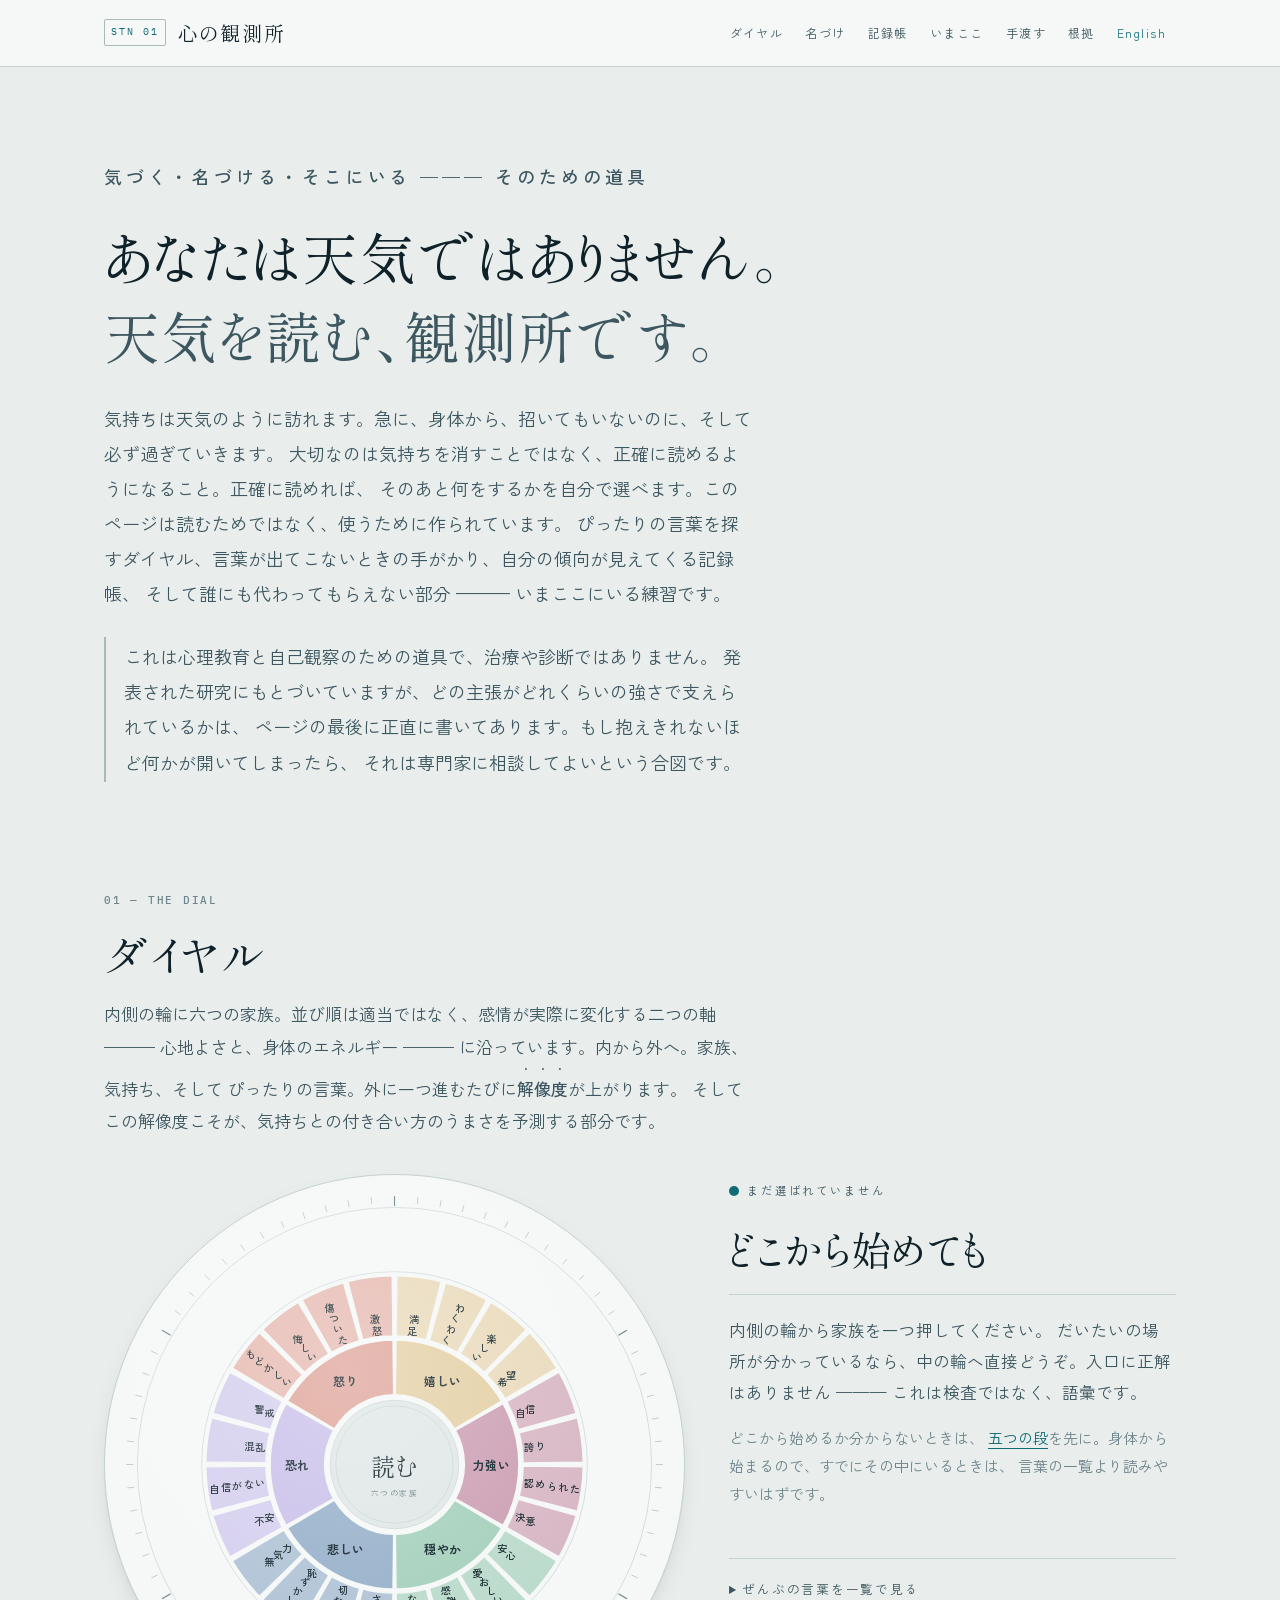
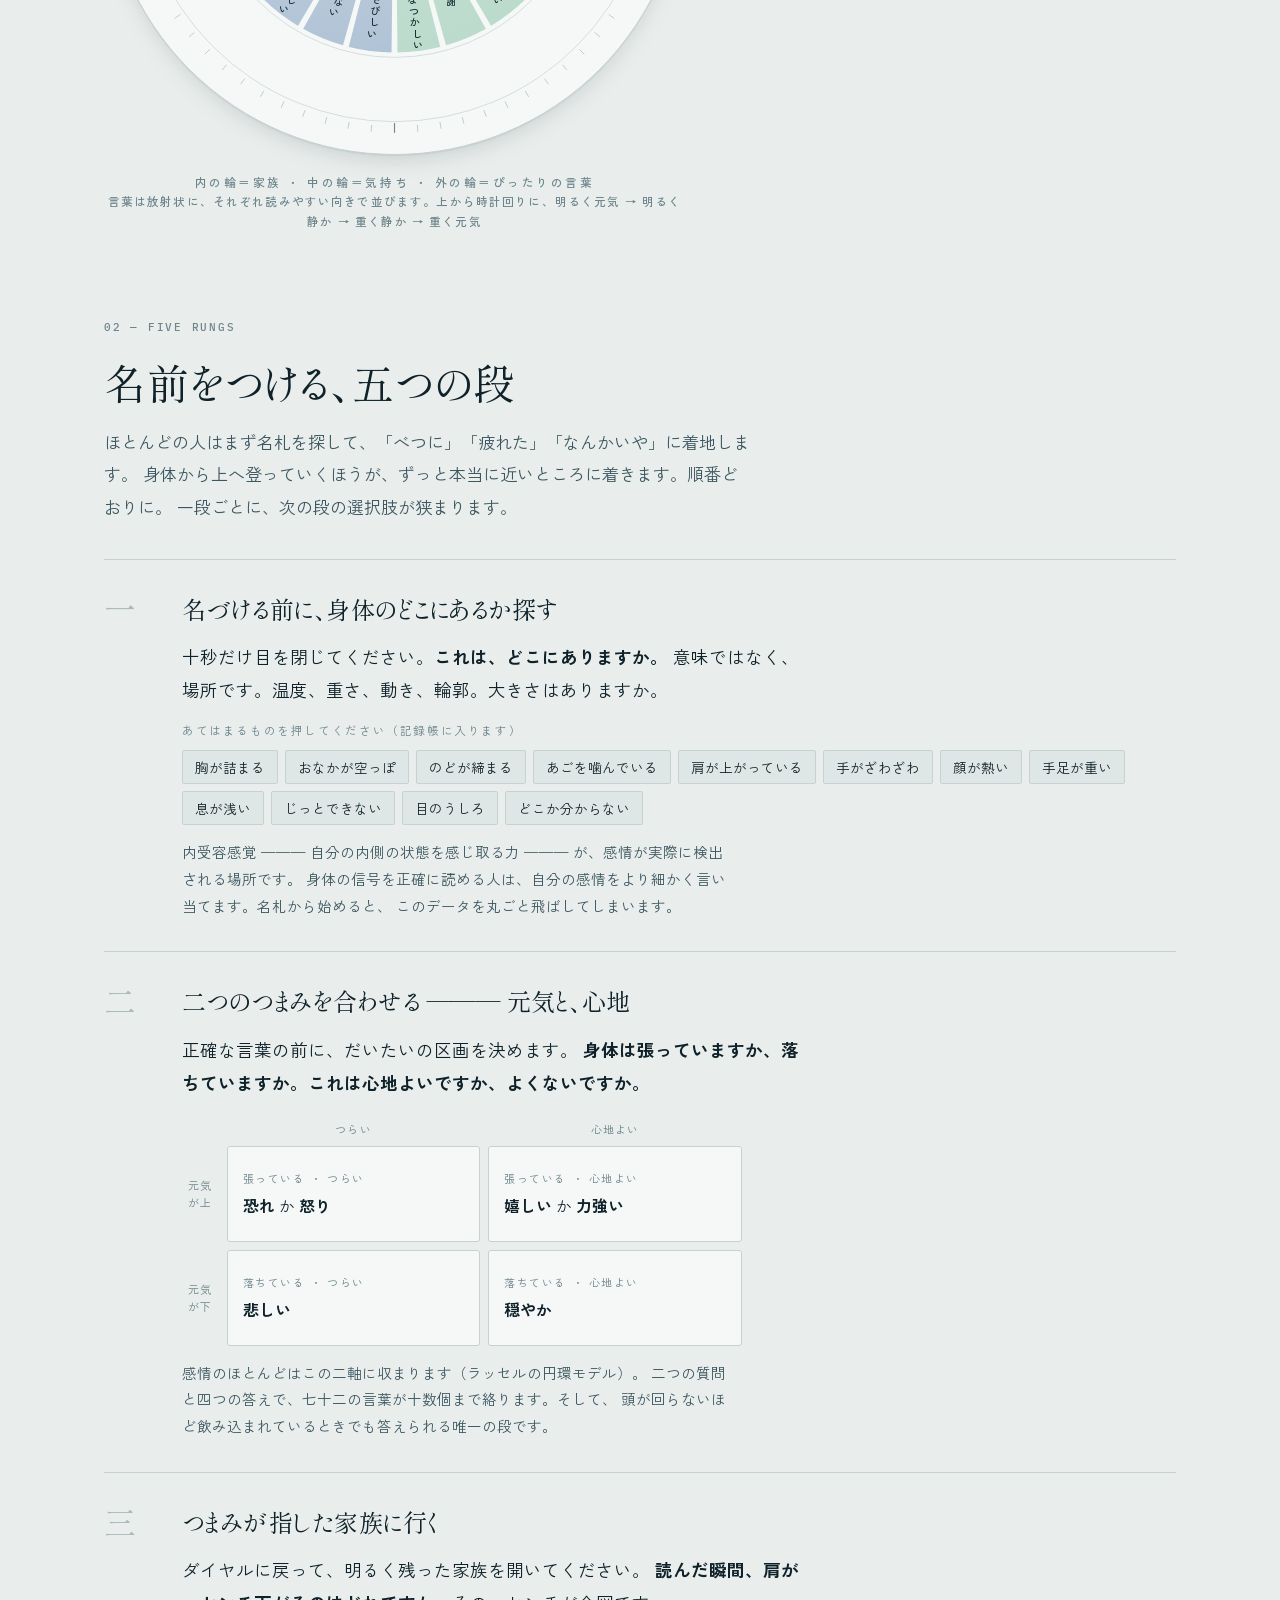
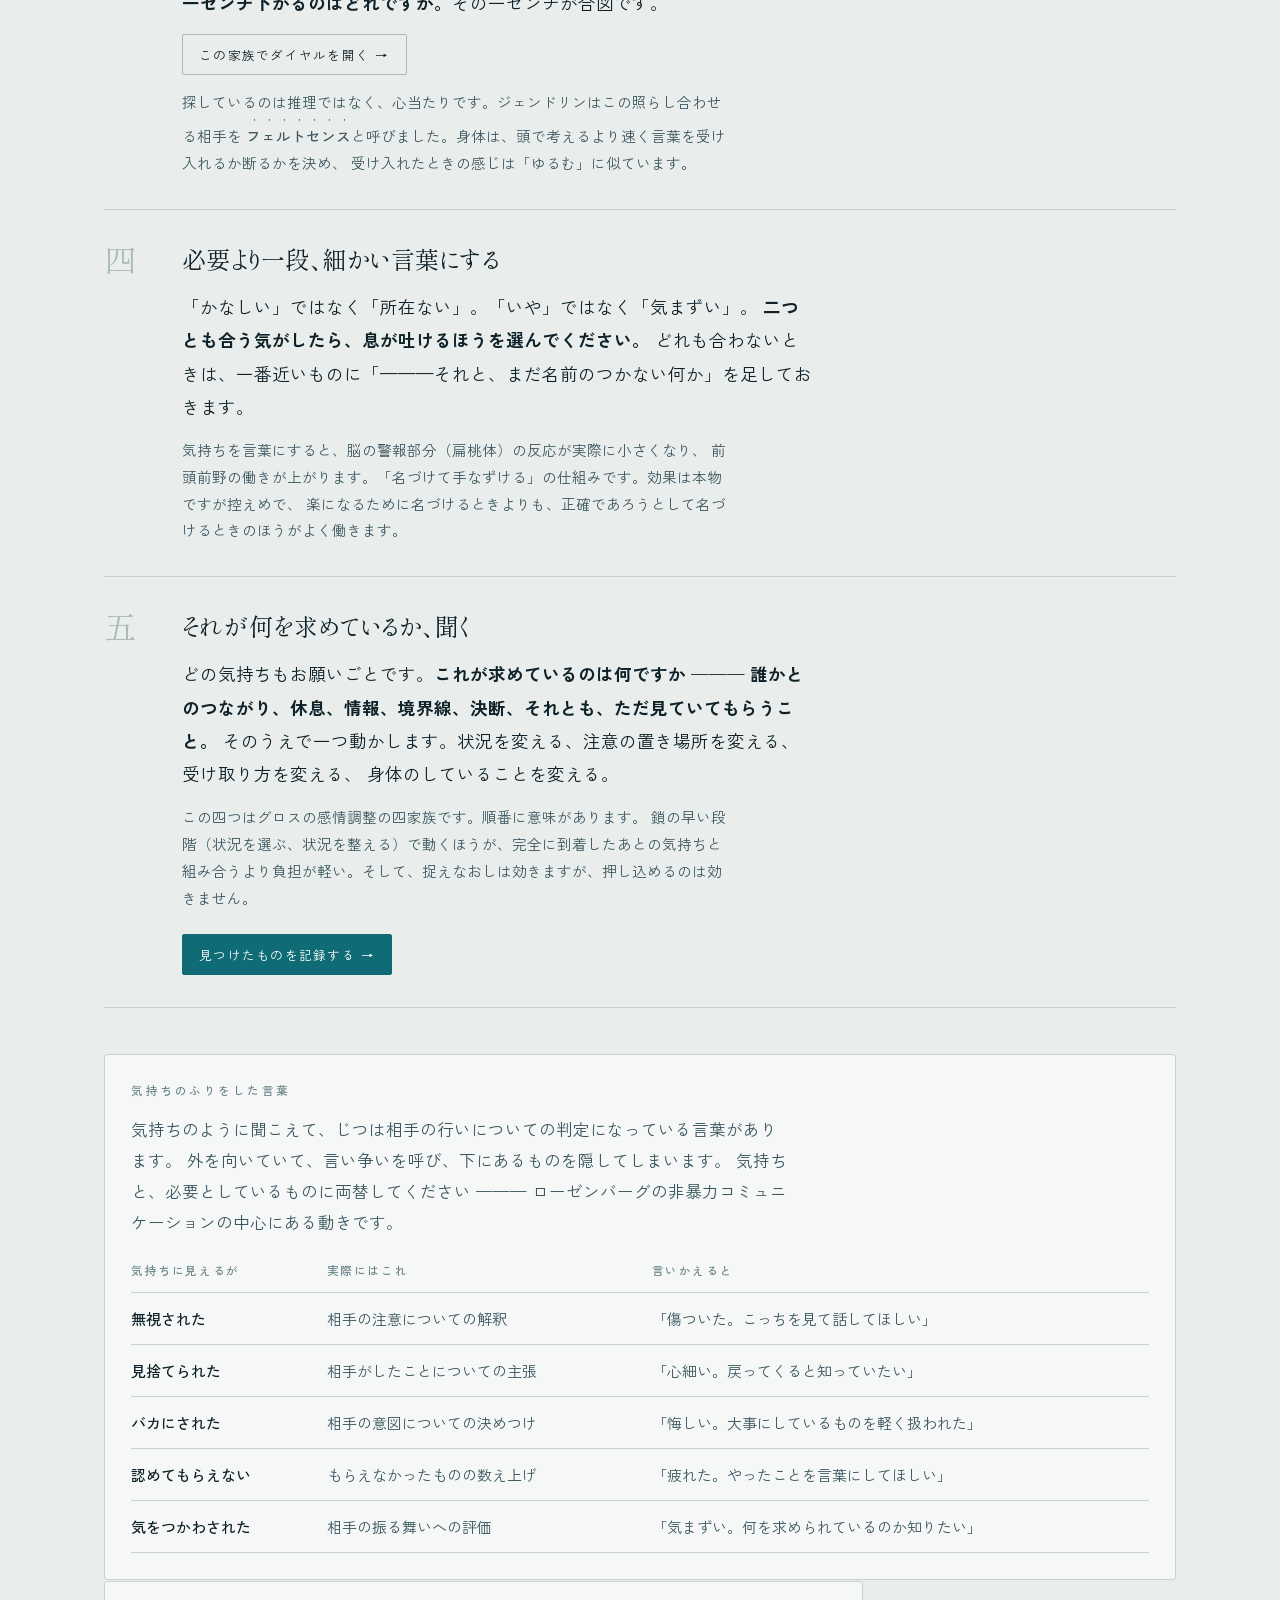
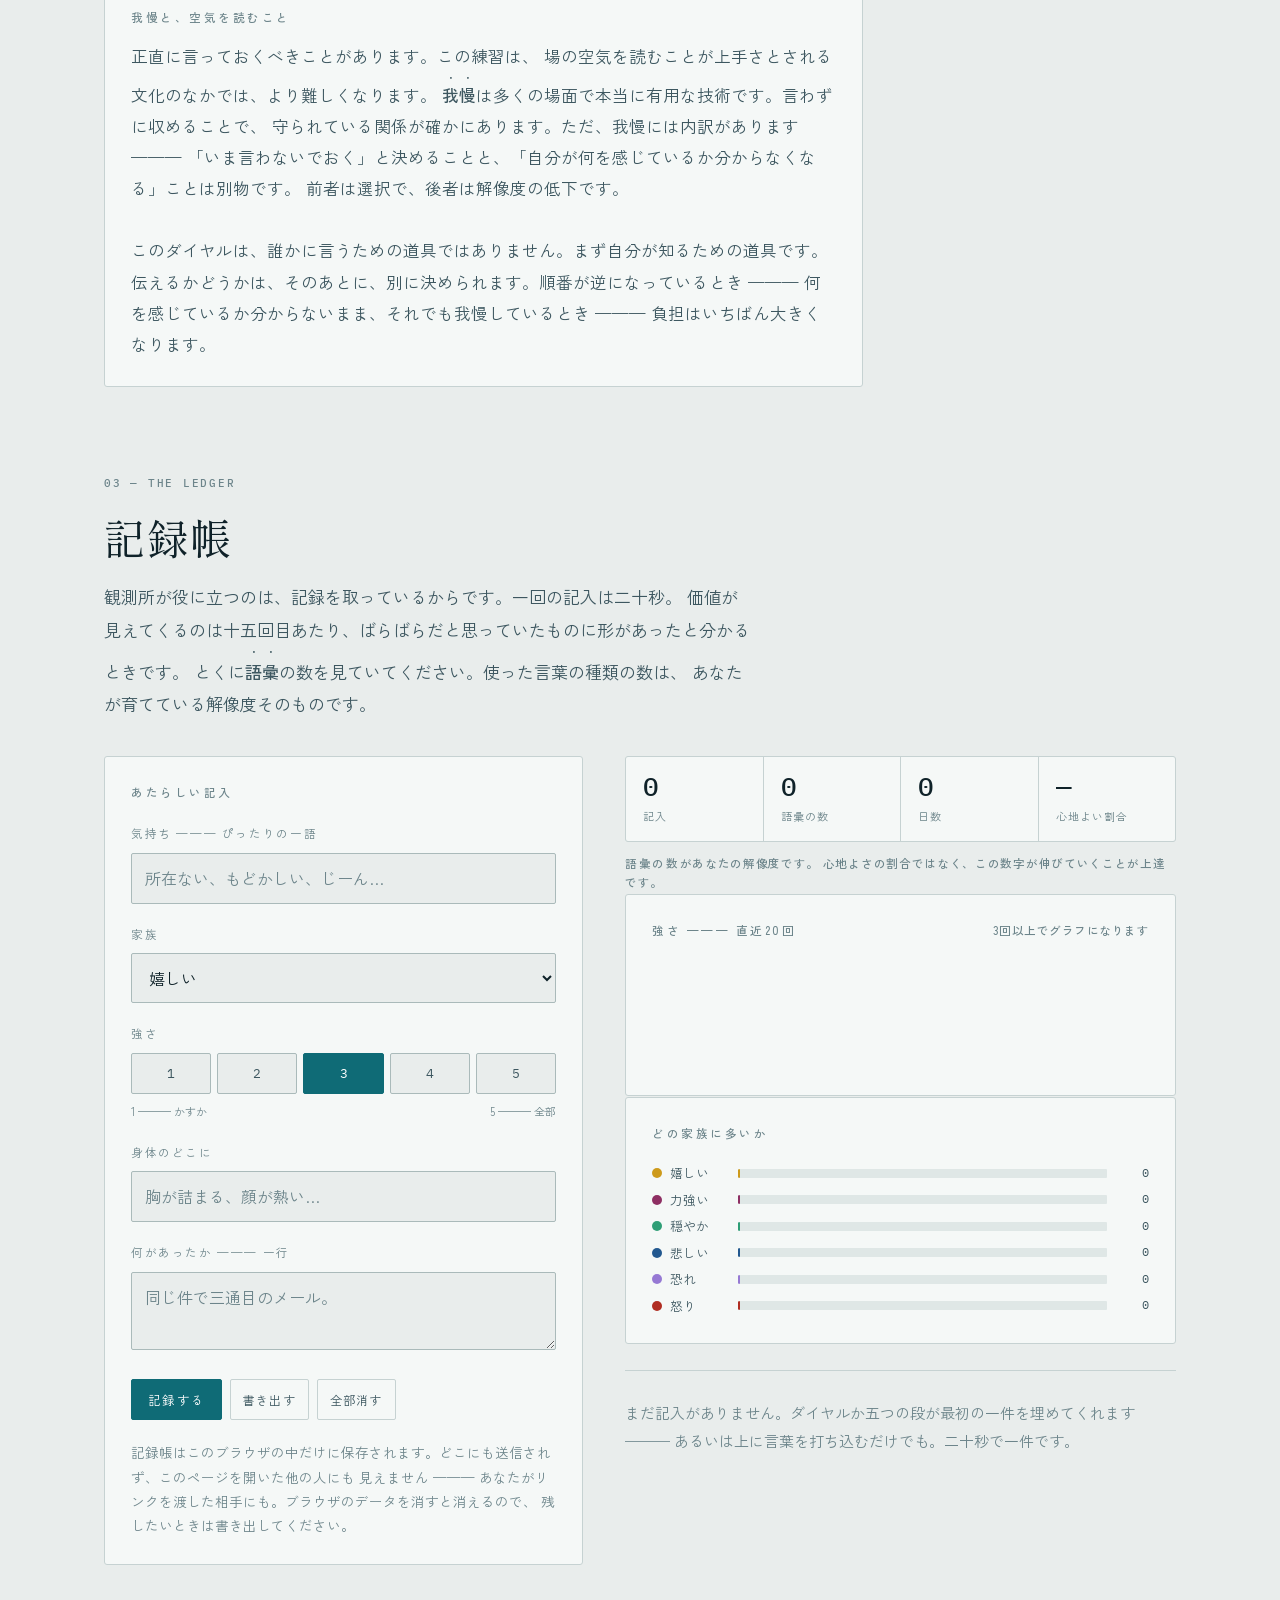
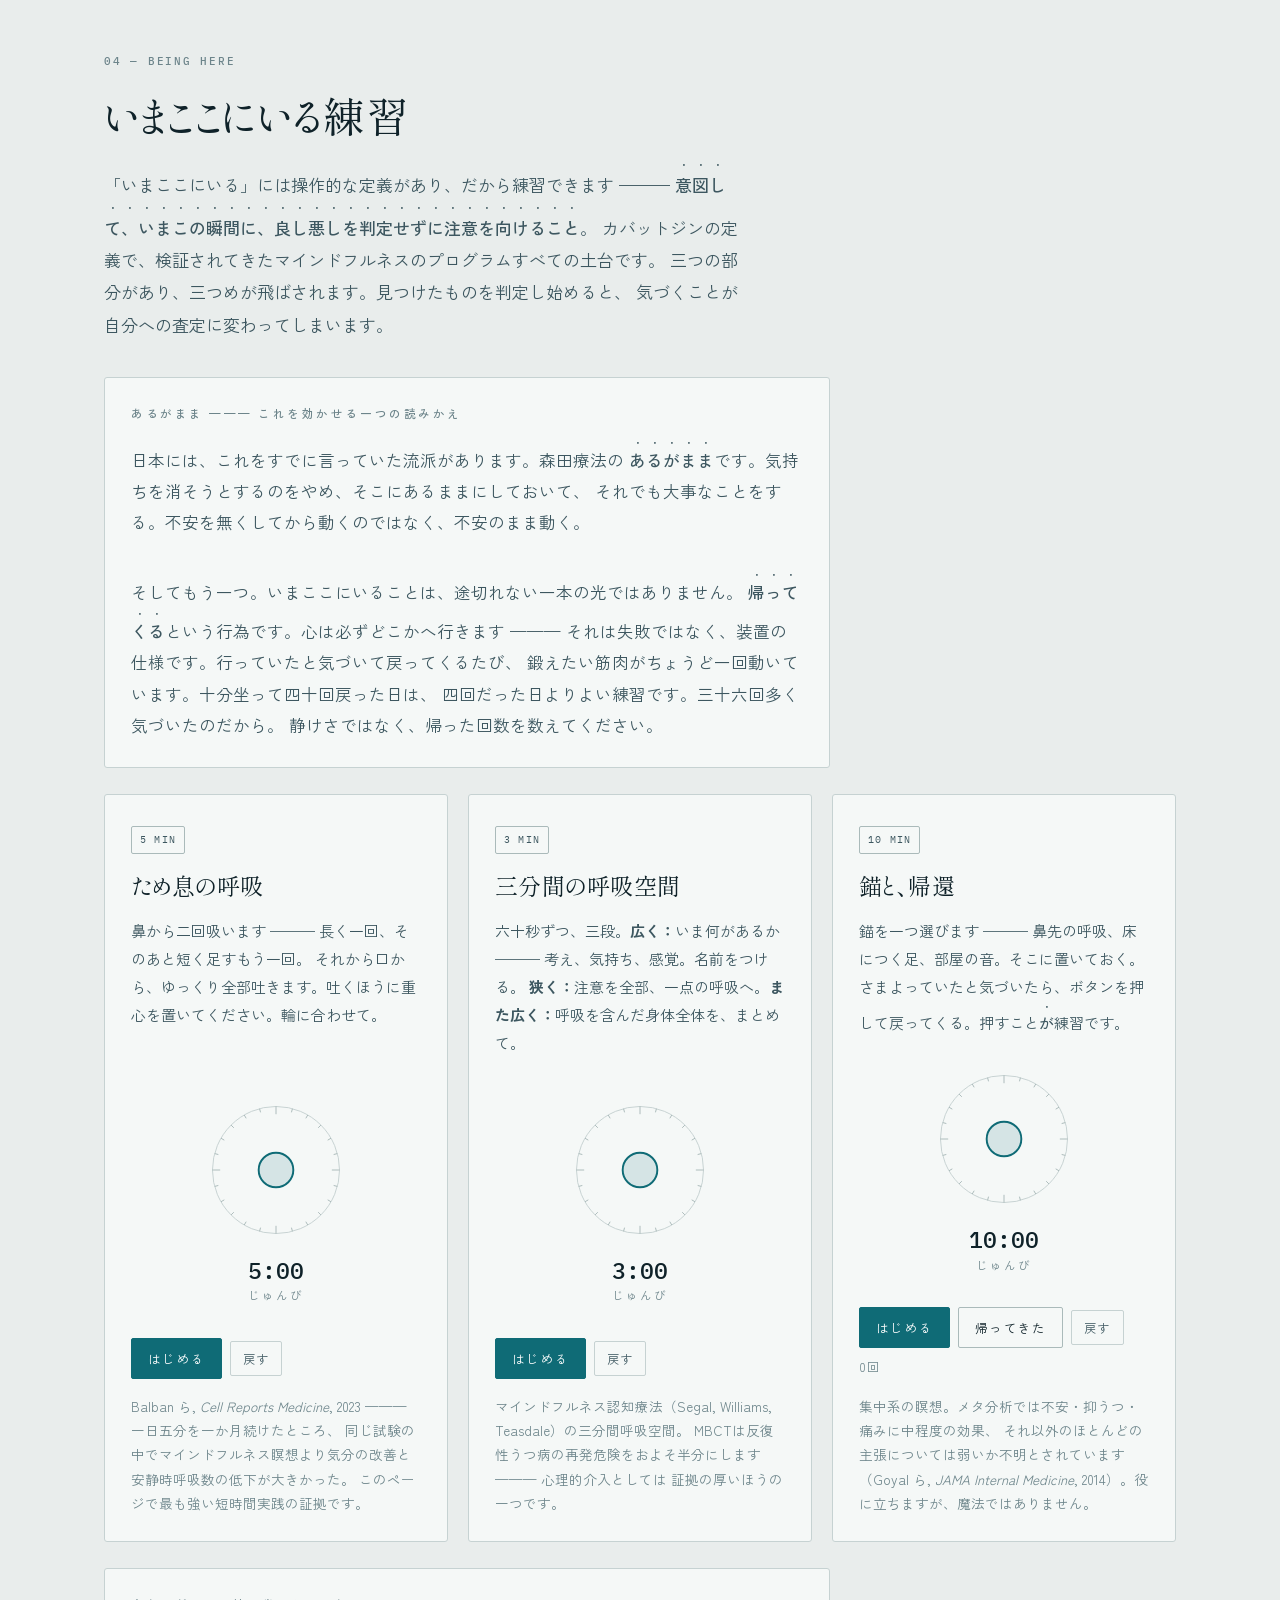
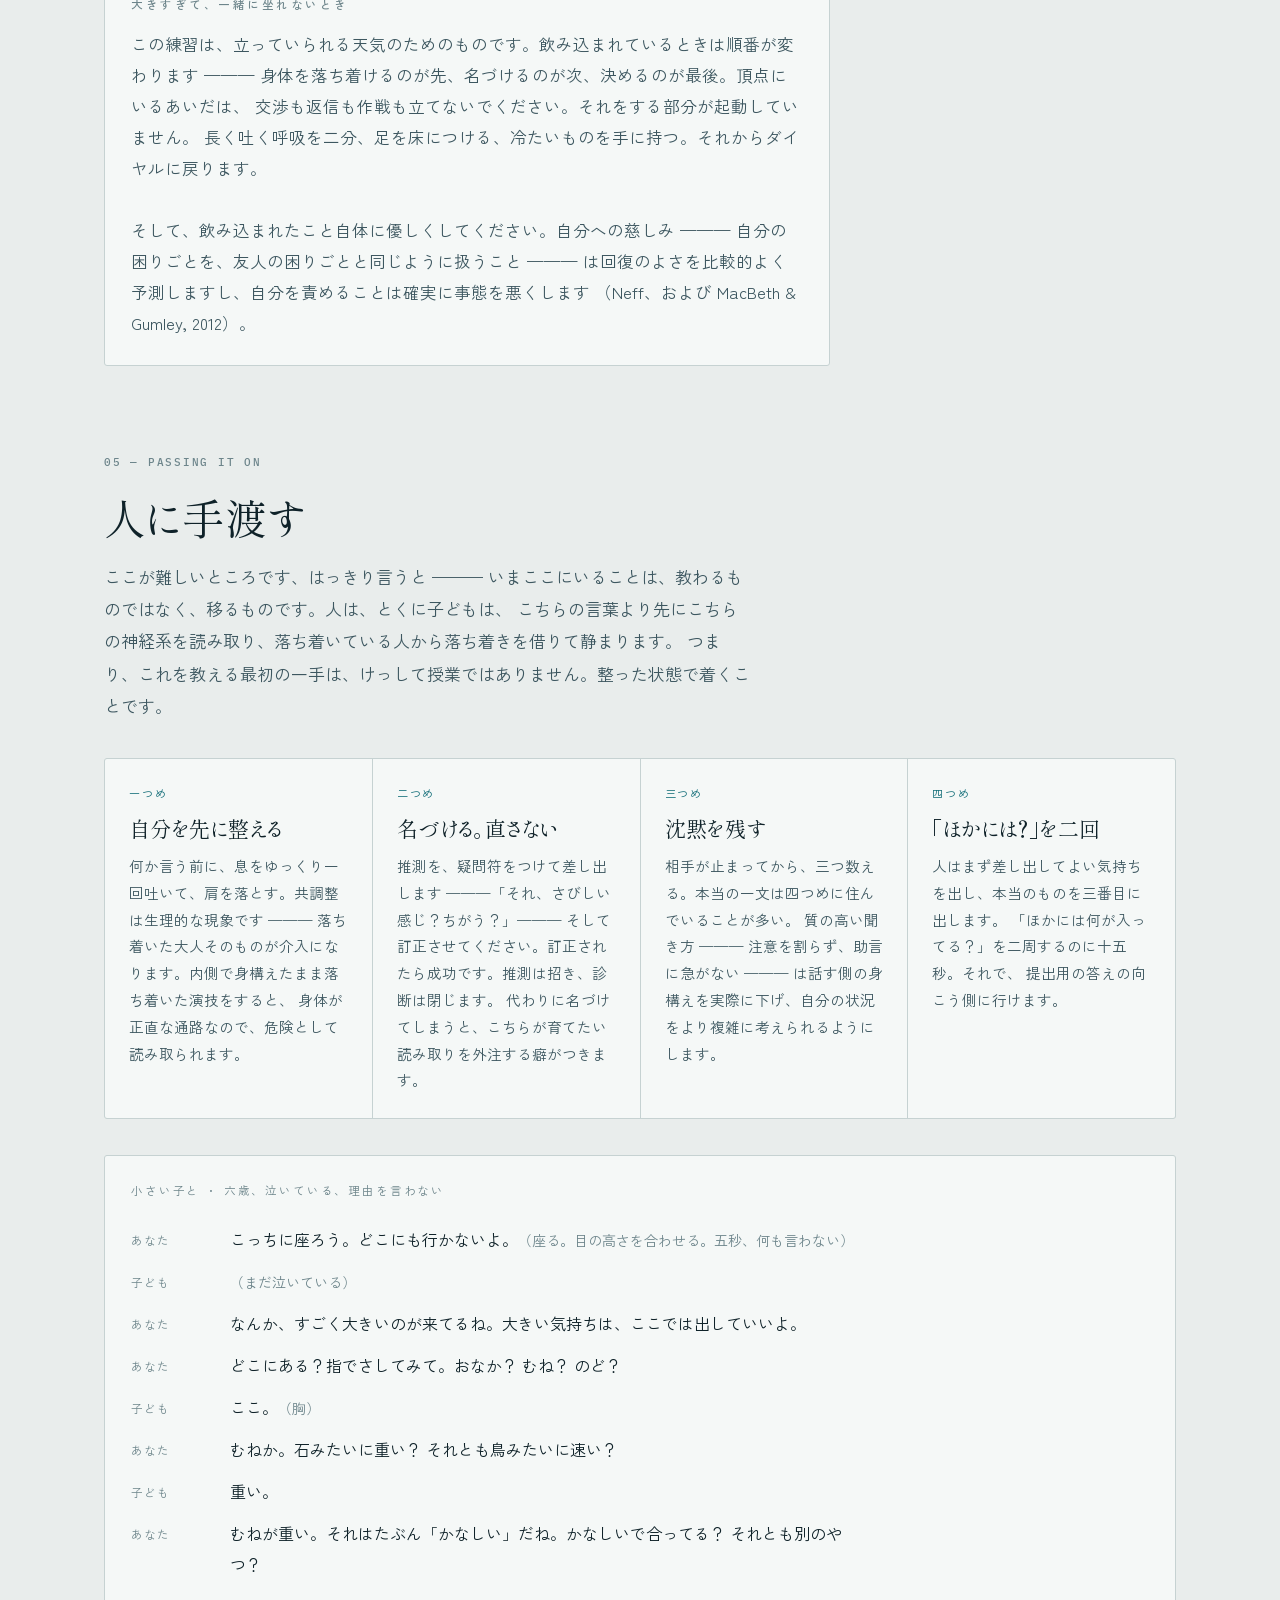
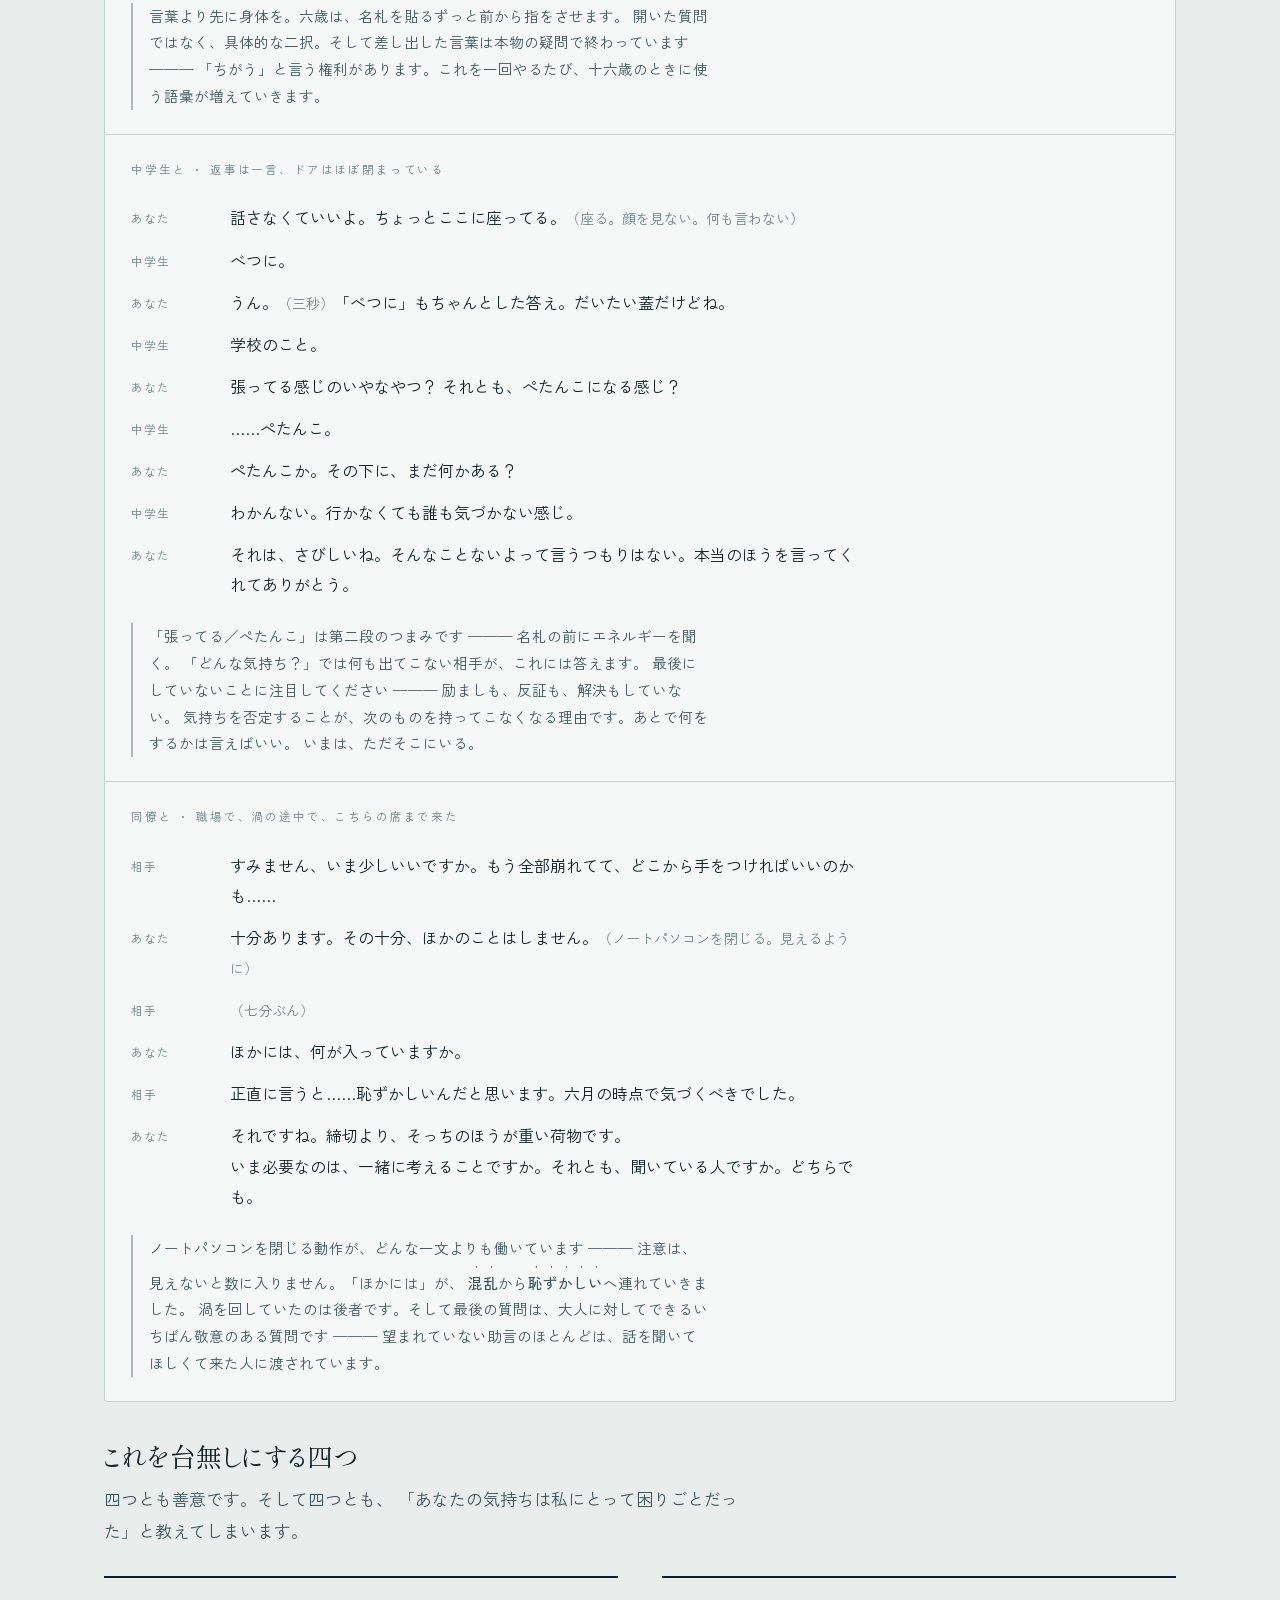
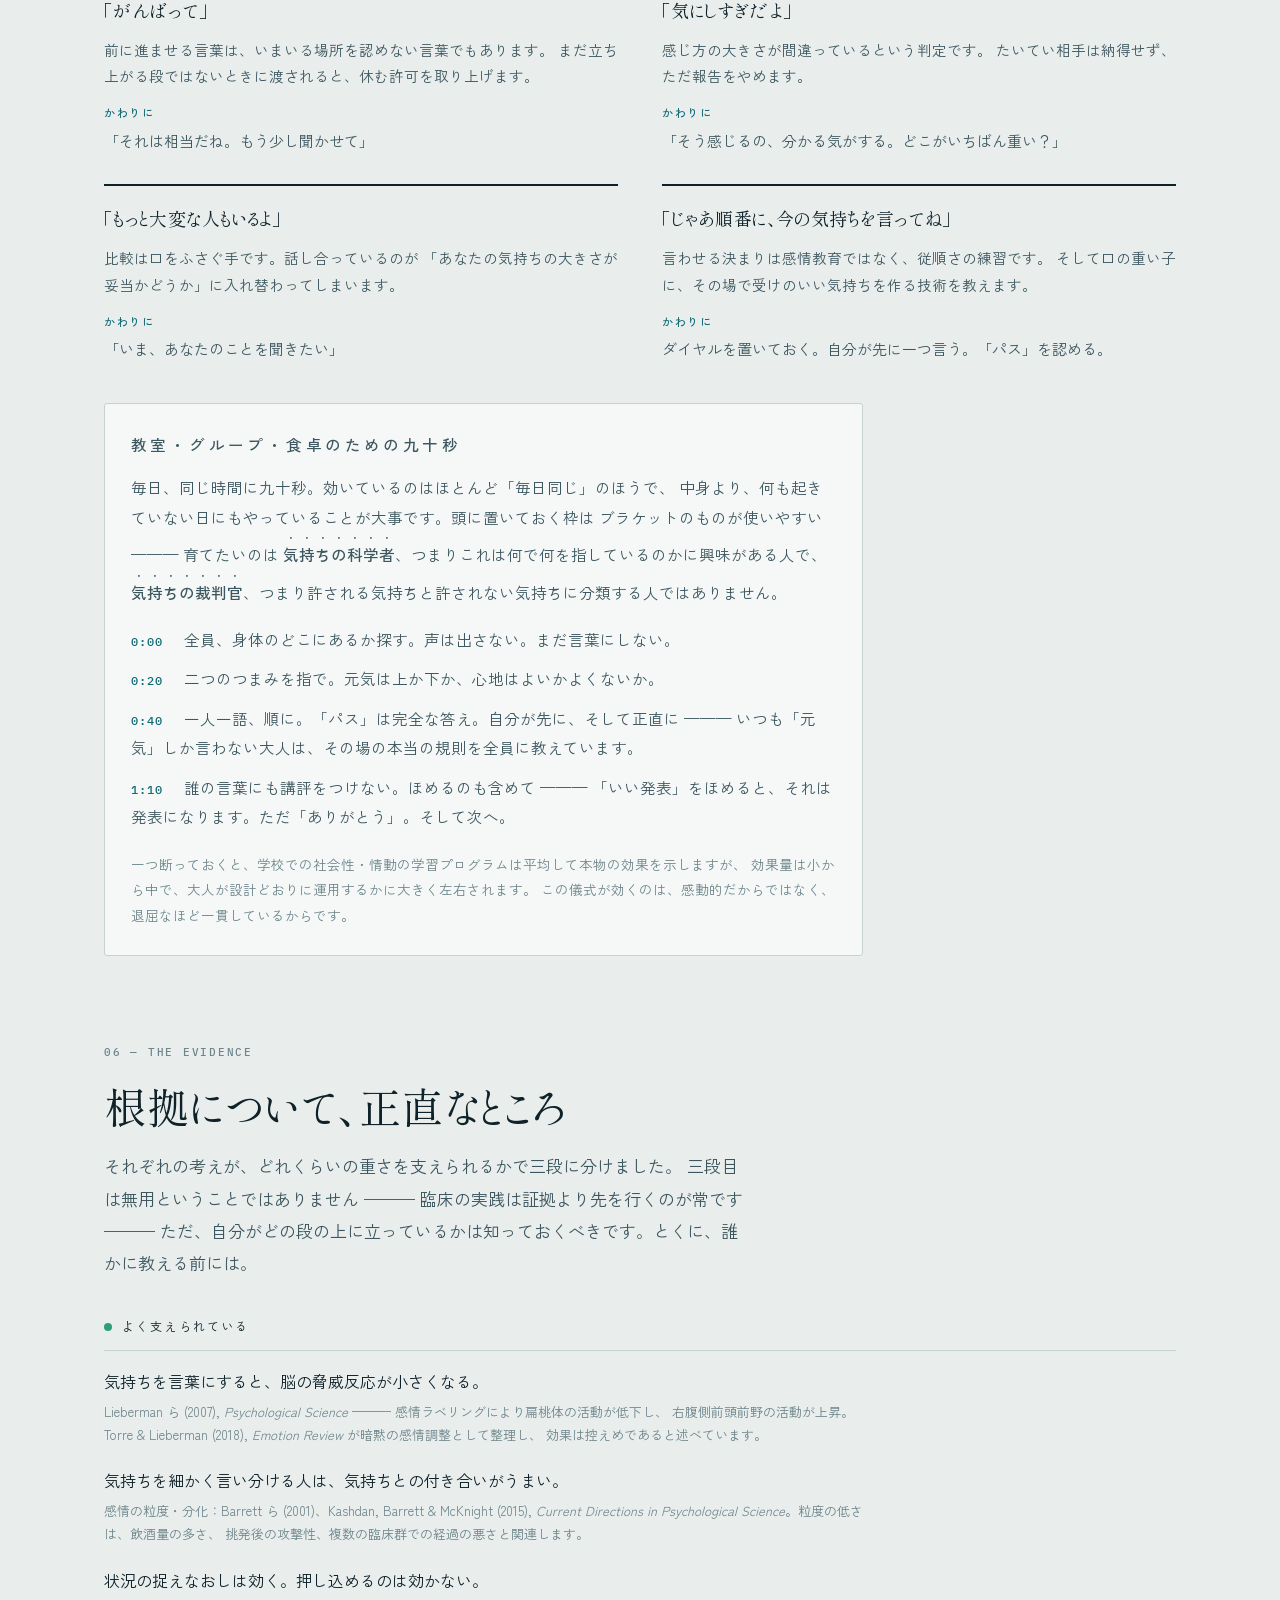
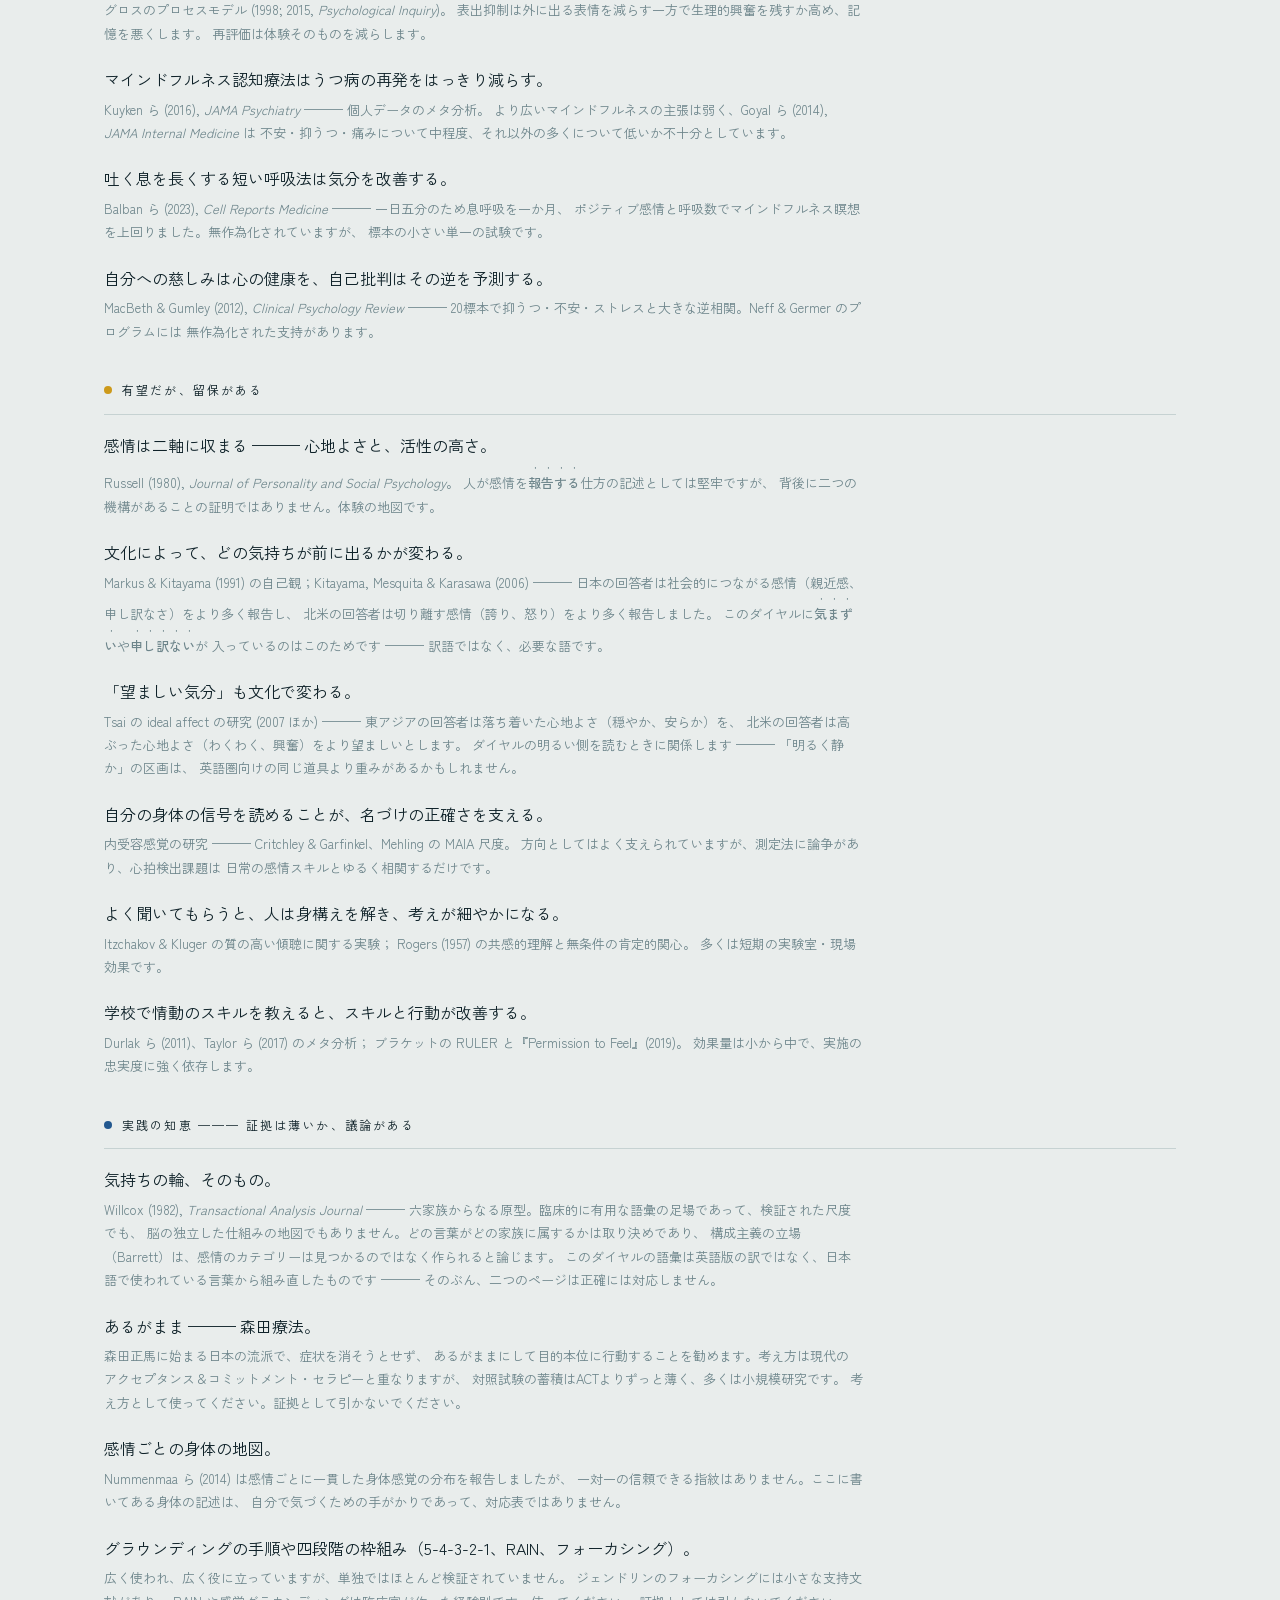
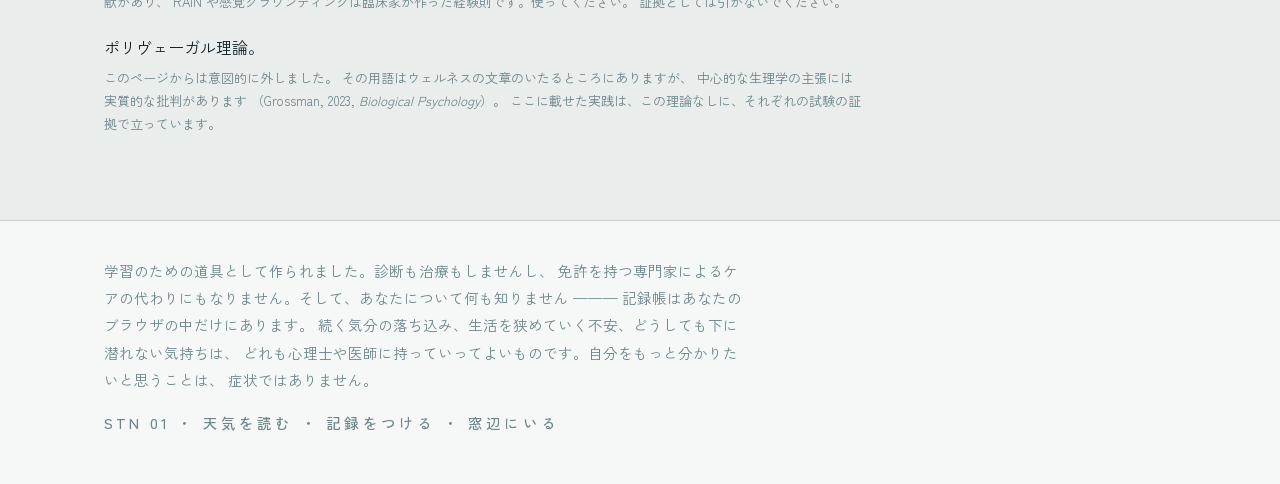
==== kansokusho/index.html @ 5325fe86 "Add 心の観測所, a Japanese companion at /kansokusho; drop crisis panel Adds a Japanese version of the fee" ====
<!doctype html>
<html lang="ja">
<head>
<meta charset="utf-8">
<meta name="viewport" content="width=device-width,initial-scale=1">
<meta name="description" content="気持ちのダイヤル、名づけの手がかり、記録帳、そしていまここにいる練習。">
<style>*,*::before,*::after{box-sizing:border-box}body{margin:0}img,svg{max-width:100%}</style>
</head>
<body>
<title>心の観測所</title>
<link rel="preconnect" href="https://fonts.googleapis.com">
<link rel="preconnect" href="https://fonts.gstatic.com" crossorigin>
<link rel="stylesheet" href="https://fonts.googleapis.com/css2?family=Shippori+Mincho:wght@400;600&family=Zen+Kaku+Gothic+New:wght@400;500;700&family=IBM+Plex+Mono:wght@400;500&display=swap">

<style>
/* ─────────────────────────  TOKENS  ───────────────────────── */
:root{
  --ground:#E9EDEC; --panel:#F5F8F7; --sunk:#DFE7E6;
  --ink:#0F2229; --ink-2:#3D5760; --ink-3:#6D858B;
  --rule:#C6D2D2; --rule-2:#AABABA;
  --accent:#0F6B76; --accent-2:#0B4E56; --accent-ink:#FFFFFF; --accent-wash:#D7E7E8;
  --f1:#CD9A1B; --f2:#8E2F63; --f3:#2E9E76; --f4:#22588F; --f5:#9679D4; --f6:#B02D22;
  --tint-rest:32%; --tint-core:44%; --tint-hover:53%; --tint-on:72%; --tint-dim:13%;
  --lift: 0 1px 1px rgba(15,34,41,.05), 0 10px 30px -18px rgba(15,34,41,.35);
  --dial-glass: radial-gradient(circle at 42% 34%, rgba(255,255,255,.28), rgba(255,255,255,0) 58%);
}
@media (prefers-color-scheme: dark){
  :root:not([data-theme="light"]){
    --ground:#0C1A20; --panel:#14252C; --sunk:#0A161B;
    --ink:#E3EDEC; --ink-2:#A9BFC4; --ink-3:#7D959B;
    --rule:#263B43; --rule-2:#375057;
    --accent:#5CC2CC; --accent-2:#8FDCE3; --accent-ink:#08181C; --accent-wash:#16333A;
    --f1:#B68B2E; --f2:#A63A6E; --f3:#33AC74; --f4:#2A6BB4; --f5:#9C82D6; --f6:#DC5B3C;
    --tint-rest:26%; --tint-core:37%; --tint-hover:47%; --tint-on:66%; --tint-dim:11%;
    --lift: 0 1px 1px rgba(0,0,0,.4), 0 14px 34px -18px rgba(0,0,0,.7);
    --dial-glass: radial-gradient(circle at 42% 34%, rgba(160,220,225,.10), rgba(0,0,0,0) 60%);
  }
}
:root[data-theme="dark"]{
  --ground:#0C1A20; --panel:#14252C; --sunk:#0A161B;
  --ink:#E3EDEC; --ink-2:#A9BFC4; --ink-3:#7D959B;
  --rule:#263B43; --rule-2:#375057;
  --accent:#5CC2CC; --accent-2:#8FDCE3; --accent-ink:#08181C; --accent-wash:#16333A;
  --f1:#B68B2E; --f2:#A63A6E; --f3:#33AC74; --f4:#2A6BB4; --f5:#9C82D6; --f6:#DC5B3C;
  --tint-rest:26%; --tint-core:37%; --tint-hover:47%; --tint-on:66%; --tint-dim:11%;
  --lift: 0 1px 1px rgba(0,0,0,.4), 0 14px 34px -18px rgba(0,0,0,.7);
  --dial-glass: radial-gradient(circle at 42% 34%, rgba(160,220,225,.10), rgba(0,0,0,0) 60%);
}

/* ─────────────────────────  BASE (Japanese typesetting)  ───────────────────────── */
*{box-sizing:border-box}
body{
  margin:0; background:var(--ground); color:var(--ink);
  font-family:"Zen Kaku Gothic New","Hiragino Sans","Hiragino Kaku Gothic ProN","Noto Sans JP",
    "Yu Gothic Medium","Meiryo",sans-serif;
  font-size:16.5px; line-height:1.88; font-weight:400;
  font-feature-settings:"palt" 1;          /* proportional kana — real JP typesetting */
  line-break:strict; word-break:normal; overflow-wrap:break-word;
  text-spacing-trim:trim-start;
  -webkit-font-smoothing:antialiased;
}
h1,h2,h3,h4{margin:0; font-weight:400; line-break:strict}
p{margin:0}
a{color:var(--accent); text-decoration-thickness:1px; text-underline-offset:4px}
:where(button,a,input,textarea,select,[tabindex]):focus-visible{
  outline:2px solid var(--accent); outline-offset:2px; border-radius:2px;
}
.wrap{max-width:1120px; margin:0 auto; padding:0 24px}
.measure{max-width:40em}

.mincho{font-family:"Shippori Mincho","Hiragino Mincho ProN","Yu Mincho","Noto Serif JP",serif; font-weight:400}
.mono{font-family:"IBM Plex Mono",ui-monospace,SFMono-Regular,Menlo,monospace}
.num{font-family:"IBM Plex Mono",ui-monospace,monospace; font-variant-numeric:tabular-nums}

/* Japanese has no italic. Emphasis is 圏点 — dots set above the text. */
.em{
  font-style:normal; font-weight:500;
  -webkit-text-emphasis:filled dot currentColor; text-emphasis:filled dot currentColor;
  -webkit-text-emphasis-position:over right; text-emphasis-position:over right;
}
.kana{font-size:.62em; color:var(--ink-3); letter-spacing:.04em; font-feature-settings:normal}

.eyebrow{
  font-family:"IBM Plex Mono",ui-monospace,monospace; font-size:11px; font-weight:500;
  letter-spacing:.16em; color:var(--ink-3); line-height:1.6;
}
.eyebrow-jp{
  font-size:11.5px; font-weight:500; letter-spacing:.22em; color:var(--ink-3); line-height:1.7;
}

section{padding:80px 0 8px}
section > .wrap > header{display:flex; flex-direction:column; gap:16px; margin-bottom:36px}
.sec-title{font-family:"Shippori Mincho","Hiragino Mincho ProN","Yu Mincho",serif; font-size:clamp(28px,4.2vw,42px); line-height:1.36; letter-spacing:.02em}
.sec-lede{color:var(--ink-2); font-size:17px; max-width:38em; line-height:1.9}

.card{background:var(--panel); border:1px solid var(--rule); border-radius:3px; padding:26px}
.stack{display:flex; flex-direction:column}
.g8{gap:8px} .g10{gap:10px} .g14{gap:14px} .g20{gap:20px} .g28{gap:28px}

/* ─────────────────────────  MASTHEAD  ───────────────────────── */
.mast{border-bottom:1px solid var(--rule); background:var(--panel)}
.mast-in{display:flex; align-items:center; justify-content:space-between; gap:20px; padding:14px 24px; max-width:1120px; margin:0 auto; flex-wrap:wrap}
.brand{display:flex; align-items:center; gap:12px}
.brand-mark{font-family:"IBM Plex Mono",monospace; font-size:10px; letter-spacing:.2em; color:var(--accent); border:1px solid var(--rule-2); padding:3px 6px; border-radius:2px}
.brand-name{font-family:"Shippori Mincho",serif; font-size:20px; letter-spacing:.1em}
nav.jump{display:flex; gap:2px; flex-wrap:wrap}
nav.jump a{font-size:12px; letter-spacing:.12em; color:var(--ink-2); text-decoration:none; padding:6px 10px; border-radius:2px}
nav.jump a:hover{color:var(--ink); background:var(--sunk)}

.hero{padding:66px 0 30px}
.hero h1{font-family:"Shippori Mincho",serif; font-size:clamp(30px,5.4vw,56px); line-height:1.42; letter-spacing:.02em}
.hero h1 .soft{color:var(--ink-2)}
.hero p{font-size:18px; color:var(--ink-2); max-width:36em; margin-top:26px; line-height:1.95}
.disclaim{margin-top:30px; border-left:2px solid var(--rule-2); padding:2px 0 2px 18px; font-size:14.5px; color:var(--ink-3); max-width:40em; line-height:1.85}

/* ─────────────────────────  DIAL  ───────────────────────── */
.dial-grid{display:grid; grid-template-columns:minmax(0,1.3fr) minmax(0,1fr); gap:44px; align-items:start}
@media (max-width:1000px){ .dial-grid{grid-template-columns:1fr; gap:30px} }

.dial-shell{position:relative; background:var(--panel); border:1px solid var(--rule); border-radius:50%; padding:10px; box-shadow:var(--lift)}
.dial-shell::after{content:""; position:absolute; inset:0; border-radius:50%; background:var(--dial-glass); pointer-events:none}
svg.dial{display:block; width:100%; height:auto; overflow:visible}

.wseg{fill:color-mix(in oklab, var(--c) var(--tint-rest), var(--panel)); stroke:var(--panel); stroke-width:2; transition:fill .16s ease}
.wedge[data-kind="core"] .wseg{fill:color-mix(in oklab, var(--c) var(--tint-core), var(--panel))}
.wedge{cursor:pointer}
.wedge:hover .wseg{fill:color-mix(in oklab, var(--c) var(--tint-hover), var(--panel))}
.wedge[data-on="1"] .wseg{fill:color-mix(in oklab, var(--c) var(--tint-on), var(--panel)); stroke:var(--c); stroke-width:1.5}
.wedge[data-dim="1"] .wseg{fill:color-mix(in oklab, var(--c) var(--tint-dim), var(--panel))}
.wedge[data-dim="1"] .wlabel{opacity:.5}
.wedge:focus{outline:none}
.wedge:focus-visible .wseg{stroke:var(--ink); stroke-width:2.5}

/* glyphs stay upright at every angle — stacked outward along the radius */
.wlabel{pointer-events:none; transition:opacity .16s ease}
.wlabel text{text-anchor:middle; dominant-baseline:central; fill:var(--ink);
  font-family:"Zen Kaku Gothic New","Hiragino Sans",sans-serif; font-feature-settings:normal}
.wl-core text{font-size:17px; font-weight:700; letter-spacing:.06em}
.wl-mid  text{font-size:14.5px; font-weight:500}
.wl-nub  text{font-size:14px; font-weight:400; fill:var(--ink-2)}
.tick{stroke:var(--rule-2); stroke-width:1}
.tick-major{stroke:var(--ink-3); stroke-width:1.6}
.hub-plate{fill:var(--sunk); stroke:var(--rule); stroke-width:1}
.hub-word{font-family:"Shippori Mincho",serif; fill:var(--ink); text-anchor:middle; dominant-baseline:central; letter-spacing:.04em}
.hub-sub{font-size:11px; letter-spacing:.18em; fill:var(--ink-3); text-anchor:middle; dominant-baseline:central;
  font-family:"Zen Kaku Gothic New",sans-serif}

.readout{position:sticky; top:16px}
.readout-head{border-bottom:1px solid var(--rule); padding-bottom:18px; margin-bottom:20px}
.readout-kana{font-size:12.5px; letter-spacing:.22em; color:var(--ink-3); display:block; min-height:1.3em}
.readout-name{font-family:"Shippori Mincho",serif; font-size:clamp(28px,4.4vw,40px); line-height:1.32; letter-spacing:.03em; margin-top:2px}
.fam-chip{display:inline-flex; align-items:center; gap:8px; font-size:11.5px; letter-spacing:.16em; color:var(--ink-2)}
.dot{width:10px; height:10px; border-radius:50%; background:var(--c,var(--accent)); flex:0 0 auto}
.field{display:grid; grid-template-columns:6.5em 1fr; gap:16px; padding:14px 0; border-bottom:1px dashed var(--rule)}
.field:last-of-type{border-bottom:0}
.field dt{font-size:11.5px; letter-spacing:.14em; color:var(--ink-3); padding-top:6px; line-height:1.6}
.field dd{margin:0; color:var(--ink); font-size:15.5px; line-height:1.88}
@media (max-width:560px){ .field{grid-template-columns:1fr; gap:4px} }
.nubs{display:flex; flex-wrap:wrap; gap:7px; margin-top:4px}

.btn{font-size:12.5px; letter-spacing:.1em; background:transparent; color:var(--ink);
  border:1px solid var(--rule-2); border-radius:2px; padding:10px 16px; cursor:pointer;
  font-family:inherit; transition:background .15s, border-color .15s}
.btn:hover{background:var(--sunk); border-color:var(--ink-3)}
.btn-primary{background:var(--accent); color:var(--accent-ink); border-color:var(--accent)}
.btn-primary:hover{background:var(--accent-2); border-color:var(--accent-2); color:var(--accent-ink)}
.btn-quiet{border-color:var(--rule); color:var(--ink-2); font-size:12px; padding:8px 12px}
.btn-row{display:flex; flex-wrap:wrap; gap:8px; margin-top:22px}
.chip{font-size:13.5px; background:var(--sunk); color:var(--ink); border:1px solid var(--rule);
  border-radius:2px; padding:6px 12px; cursor:pointer; font-family:inherit}
.chip:hover{border-color:var(--ink-3)}
.chip[aria-pressed="true"]{background:var(--accent-wash); border-color:var(--accent)}

details.listview{margin-top:28px; border-top:1px solid var(--rule); padding-top:18px}
details.listview summary{cursor:pointer; font-size:12.5px; letter-spacing:.14em; color:var(--ink-2)}
details.listview summary:hover{color:var(--ink)}
.vocab{display:grid; grid-template-columns:repeat(auto-fill,minmax(238px,1fr)); gap:24px; margin-top:24px}
.vocab h4{font-size:12px; letter-spacing:.16em; display:flex; align-items:center; gap:8px; margin-bottom:10px}
.vocab ul{list-style:none; margin:0; padding:0; display:flex; flex-wrap:wrap; gap:6px}
.vocab button{font-family:inherit; font-size:14px; background:none; border:0;
  border-bottom:1px solid var(--rule); color:var(--ink-2); padding:1px 0; cursor:pointer}
.vocab button:hover{color:var(--ink); border-color:var(--ink)}

/* ─────────────────────────  LADDER  ───────────────────────── */
.rungs{display:flex; flex-direction:column}
.rung{display:grid; grid-template-columns:56px 1fr; gap:22px; padding:32px 0; border-top:1px solid var(--rule)}
.rung:last-child{border-bottom:1px solid var(--rule)}
.rung-n{font-family:"Shippori Mincho",serif; font-size:32px; color:var(--rule-2); line-height:1}
.rung h3{font-family:"Shippori Mincho",serif; font-size:24px; line-height:1.42; letter-spacing:.02em}
.rung .ask{font-size:17.5px; max-width:36em; line-height:1.9}
.rung .why{font-size:14.5px; color:var(--ink-2); max-width:38em; line-height:1.85}
@media (max-width:640px){ .rung{grid-template-columns:1fr; gap:12px} .rung-n{font-size:24px} }

.quad{display:grid; grid-template-columns:auto 1fr 1fr; grid-template-rows:auto auto auto; gap:8px; max-width:560px; margin-top:8px}
.quad .qlab{font-size:11px; letter-spacing:.12em; color:var(--ink-3); display:flex; align-items:center; justify-content:center; text-align:center; padding:0 6px; line-height:1.5}
.quad button{text-align:left; background:var(--panel); border:1px solid var(--rule); border-radius:3px;
  padding:15px; cursor:pointer; color:var(--ink); font-family:inherit; min-height:96px; transition:border-color .15s, background .15s}
.quad button:hover{border-color:var(--ink-3)}
.quad button[aria-pressed="true"]{border-color:var(--accent); background:var(--accent-wash)}
.quad .qt{font-size:11px; letter-spacing:.14em; color:var(--ink-3); display:block; margin-bottom:7px}
.quad .qb{font-size:15.5px; line-height:1.6; display:block}
.quad .qb b{font-weight:700}

.tblwrap{overflow-x:auto}
.imposters table{width:100%; border-collapse:collapse; font-size:15px}
.imposters th{text-align:left; font-size:11.5px; letter-spacing:.14em; color:var(--ink-3); font-weight:500; padding:0 16px 10px 0; border-bottom:1px solid var(--rule); white-space:nowrap}
.imposters td{padding:12px 16px 12px 0; border-bottom:1px solid var(--rule); vertical-align:top; color:var(--ink-2); line-height:1.8}
.imposters td:first-child{color:var(--ink); white-space:nowrap; font-weight:500}

/* ─────────────────────────  LEDGER  ───────────────────────── */
.log-grid{display:grid; grid-template-columns:minmax(0,1fr) minmax(0,1.15fr); gap:42px; align-items:start}
@media (max-width:1000px){ .log-grid{grid-template-columns:1fr; gap:32px} }
.lab{font-size:11.5px; letter-spacing:.14em; color:var(--ink-3); display:block; margin-bottom:8px}
input[type="text"], textarea, select{width:100%; font-family:inherit; font-size:16px; color:var(--ink);
  background:var(--ground); border:1px solid var(--rule-2); border-radius:2px; padding:11px 13px; line-height:1.7}
textarea{resize:vertical; min-height:66px}
input::placeholder, textarea::placeholder{color:var(--ink-3)}
.dialer{display:flex; gap:6px}
.dialer button{flex:1; font-family:"IBM Plex Mono",monospace; font-size:13px; padding:11px 0;
  background:var(--ground); border:1px solid var(--rule-2); border-radius:2px; color:var(--ink-2); cursor:pointer}
.dialer button[aria-pressed="true"]{background:var(--accent); border-color:var(--accent); color:var(--accent-ink)}
.dial-scale{display:flex; justify-content:space-between; font-size:11px; color:var(--ink-3); margin-top:7px}

.tiles{display:grid; grid-template-columns:repeat(auto-fit,minmax(124px,1fr)); gap:1px; background:var(--rule); border:1px solid var(--rule); border-radius:3px; overflow:hidden}
.tile{background:var(--panel); padding:15px 17px}
.tile .tv{font-family:"IBM Plex Mono",monospace; font-size:26px; font-weight:500; font-variant-numeric:tabular-nums; line-height:1.15}
.tile .tl{font-size:11px; letter-spacing:.1em; color:var(--ink-3); margin-top:6px; line-height:1.6}

.spark-card{margin-top:1px}
.spark-head{display:flex; align-items:baseline; justify-content:space-between; gap:12px; margin-bottom:4px}
svg.spark{display:block; width:100%; height:auto; overflow:visible; touch-action:none}
.spk-line{fill:none; stroke:var(--accent); stroke-width:2; stroke-linecap:round; stroke-linejoin:round}
.spk-area{fill:var(--accent); opacity:.11}
.spk-grid{stroke:var(--rule); stroke-width:1}
.spk-end{fill:var(--accent); stroke:var(--panel); stroke-width:2}
.spk-hit{fill:transparent}
.spk-cross{stroke:var(--ink-3); stroke-width:1; stroke-dasharray:2 3}
.spk-ax{font-family:"IBM Plex Mono",monospace; font-size:9.5px; fill:var(--ink-3)}
.tip{position:absolute; pointer-events:none; background:var(--ink); color:var(--ground); font-size:12px;
  padding:7px 10px; border-radius:2px; white-space:nowrap; transform:translate(-50%,-135%); opacity:0; transition:opacity .1s; z-index:5}
.relpos{position:relative}

.dist{display:flex; flex-direction:column; gap:3px; margin-top:18px}
.distrow{display:grid; grid-template-columns:5.5em 1fr 2.2em; gap:12px; align-items:center; font-size:13.5px}
.distrow .dn{font-size:12.5px; color:var(--ink-2); display:flex; align-items:center; gap:8px}
.bartrack{display:block; background:var(--sunk); border-radius:1px; overflow:hidden}
.bar{display:block; height:9px; border-radius:1px; background:var(--c); min-width:2px}
.distrow .dv{font-family:"IBM Plex Mono",monospace; font-size:12px; font-variant-numeric:tabular-nums; color:var(--ink-2); text-align:right}

.ledger{margin-top:26px; border-top:1px solid var(--rule)}
.entry{display:grid; grid-template-columns:5.6em 1fr auto; gap:16px; padding:14px 0; border-bottom:1px solid var(--rule); align-items:start}
.entry .ets{font-family:"IBM Plex Mono",monospace; font-size:11px; color:var(--ink-3); font-variant-numeric:tabular-nums; padding-top:5px; line-height:1.45}
.entry .ew{display:flex; align-items:baseline; gap:9px; flex-wrap:wrap}
.entry .ewn{font-size:17px; font-weight:500}
.entry .eint{font-size:11.5px; color:var(--ink-3); letter-spacing:.08em}
.entry .enote{display:block; font-size:14.5px; color:var(--ink-2); margin-top:4px; line-height:1.8}
.entry .del{background:none; border:0; color:var(--ink-3); cursor:pointer; font-size:13px; padding:2px 5px; line-height:1}
.entry .del:hover{color:var(--f6)}
.empty{padding:28px 0; color:var(--ink-3); font-size:15px; line-height:1.85}

/* ─────────────────────────  PRACTICE  ───────────────────────── */
.prac-grid{display:grid; grid-template-columns:repeat(auto-fit,minmax(296px,1fr)); gap:20px}
.prac{display:flex; flex-direction:column; gap:15px}
.prac h3{font-family:"Shippori Mincho",serif; font-size:23px; line-height:1.4; letter-spacing:.02em}
.prac .how{font-size:15px; color:var(--ink-2); line-height:1.88}
.prac .src{font-size:13.5px; color:var(--ink-3); line-height:1.8}
.pacer-wrap{display:flex; flex-direction:column; align-items:center; gap:10px; padding:10px 0; margin-top:auto}
svg.pacer{width:154px; height:154px; overflow:visible}
.pc-track{fill:none; stroke:var(--rule); stroke-width:1}
.pc-fill{fill:var(--accent); opacity:.14}
.pc-ring{fill:none; stroke:var(--accent); stroke-width:2}
.pc-ticks{stroke:var(--rule-2); stroke-width:1}
.pc-readout{display:flex; flex-direction:column; align-items:center; gap:2px; margin:0}
.pc-clock{font-family:"IBM Plex Mono",monospace; font-size:23px; font-weight:500; font-variant-numeric:tabular-nums; line-height:1.15}
.pc-lab{font-size:11.5px; letter-spacing:.16em; color:var(--ink-3)}
.prac-foot{display:flex; gap:8px; align-items:center; flex-wrap:wrap; padding-top:6px}
.retcount{font-size:12px; color:var(--ink-3); letter-spacing:.06em}
.pill{display:inline-block; font-family:"IBM Plex Mono",monospace; font-size:10px; letter-spacing:.12em;
  padding:4px 8px; border-radius:2px; border:1px solid var(--rule-2); color:var(--ink-2)}

/* ─────────────────────────  TEACH  ───────────────────────── */
.moves{display:grid; grid-template-columns:repeat(auto-fit,minmax(252px,1fr)); gap:1px; background:var(--rule); border:1px solid var(--rule); border-radius:3px; overflow:hidden}
.move{background:var(--panel); padding:24px}
.move .mk{font-size:11px; letter-spacing:.16em; color:var(--accent); margin-bottom:10px}
.move h4{font-family:"Shippori Mincho",serif; font-size:21px; line-height:1.4; margin-bottom:10px; letter-spacing:.02em}
.move p{font-size:14.5px; color:var(--ink-2); line-height:1.85}

.scripts{display:flex; flex-direction:column; gap:1px; background:var(--rule); border:1px solid var(--rule); border-radius:3px; overflow:hidden}
.script{background:var(--panel); padding:24px 26px}
.script .who{font-size:11.5px; letter-spacing:.16em; color:var(--ink-3); margin-bottom:16px}
.line{display:grid; grid-template-columns:5em 1fr; gap:16px; padding:6px 0; max-width:44em}
.line .sp{font-size:11.5px; color:var(--ink-3); padding-top:6px; letter-spacing:.1em}
.line .sl{font-size:16px; line-height:1.88}
.line .sl .stage{color:var(--ink-3); font-size:14px}
.gloss{font-size:14.5px; color:var(--ink-2); border-left:2px solid var(--rule-2); padding-left:16px; margin-top:18px; max-width:40em; line-height:1.85}
@media (max-width:560px){ .line{grid-template-columns:1fr; gap:2px} .line .sp{padding-top:10px} }

.donts{display:grid; grid-template-columns:repeat(2,minmax(0,1fr)); gap:30px 44px}
@media (max-width:700px){ .donts{grid-template-columns:1fr} }
.dont{border-top:2px solid var(--ink); padding-top:16px}
.dont .bad{font-size:18px; font-family:"Shippori Mincho",serif; letter-spacing:.02em}
.dont .why{font-size:14.5px; color:var(--ink-2); margin-top:9px; line-height:1.85}
.dont .instead{font-size:15px; margin-top:12px; color:var(--ink-2); line-height:1.85}
.dont .instead b{font-size:11px; letter-spacing:.14em; color:var(--accent); display:block; margin-bottom:4px; font-weight:500}

.ritual p{font-size:15.5px; color:var(--ink-2); line-height:1.9}
.ritual .t{font-family:"IBM Plex Mono",monospace; font-size:11.5px; letter-spacing:.1em; color:var(--accent); font-weight:500}

/* ─────────────────────────  EVIDENCE  ───────────────────────── */
.tiers{display:flex; flex-direction:column; gap:36px}
.tier h3{font-size:12px; letter-spacing:.18em; display:flex; align-items:center; gap:10px; padding-bottom:12px; border-bottom:1px solid var(--rule)}
.tier h3 .grade{width:8px; height:8px; border-radius:50%}
.tier ul{list-style:none; margin:16px 0 0; padding:0; display:flex; flex-direction:column; gap:20px}
.tier li{max-width:46em}
.tier .claim{font-size:16px; line-height:1.85}
.tier .cite{font-size:13px; color:var(--ink-3); line-height:1.8; margin-top:3px}

footer{margin-top:76px; border-top:1px solid var(--rule); background:var(--panel)}
.foot-in{max-width:1120px; margin:0 auto; padding:36px 24px 48px; display:flex; flex-direction:column; gap:16px}
.foot-in p{font-size:14.5px; color:var(--ink-3); max-width:44em; line-height:1.88}

.toast{position:fixed; left:50%; bottom:26px; transform:translateX(-50%) translateY(14px);
  background:var(--ink); color:var(--ground); font-size:13px; padding:11px 18px; border-radius:2px;
  opacity:0; pointer-events:none; transition:opacity .18s, transform .18s; z-index:50}
.toast[data-on="1"]{opacity:1; transform:translateX(-50%) translateY(0)}

@media (max-width:560px){
  body{font-size:16px}
  .wrap{padding:0 18px}
  .hero{padding:40px 0 22px}
  .hero p{font-size:17px}
  section{padding:56px 0 4px}
  .card{padding:19px}
  nav.jump a{font-size:11px; padding:6px 7px}
  .mast-in{padding:12px 18px}
  .foot-in{padding:28px 18px 40px}
}
@media (prefers-reduced-motion: reduce){
  *{animation-duration:.001ms !important; transition-duration:.001ms !important}
}
</style>

<header class="mast">
  <div class="mast-in">
    <div class="brand">
      <span class="brand-mark">STN 01</span>
      <span class="brand-name">心の観測所</span>
    </div>
    <nav class="jump" aria-label="セクション">
      <a href="#dial">ダイヤル</a>
      <a href="#name">名づけ</a>
      <a href="#log">記録帳</a>
      <a href="#presence">いまここ</a>
      <a href="#teach">手渡す</a>
      <a href="#evidence">根拠</a>
      <a href="https://danle13.github.io/2026summer/feelings/" style="color:var(--accent)" lang="en">English</a>
    </nav>
  </div>
</header>

<main>

<!-- ══════════════════ HERO ══════════════════ -->
<div class="hero"><div class="wrap">
  <p class="eyebrow-jp" style="margin-bottom:22px">気づく・名づける・そこにいる ——— そのための道具</p>
  <h1>あなたは天気ではありません。<br><span class="soft">天気を読む、観測所です。</span></h1>
  <p>気持ちは天気のように訪れます。急に、身体から、招いてもいないのに、そして必ず過ぎていきます。
  大切なのは気持ちを消すことではなく、正確に読めるようになること。正確に読めれば、
  そのあと何をするかを自分で選べます。このページは読むためではなく、使うために作られています。
  ぴったりの言葉を探すダイヤル、言葉が出てこないときの手がかり、自分の傾向が見えてくる記録帳、
  そして誰にも代わってもらえない部分 ——— いまここにいる練習です。</p>
  <p class="disclaim">これは心理教育と自己観察のための道具で、治療や診断ではありません。
  発表された研究にもとづいていますが、どの主張がどれくらいの強さで支えられているかは、
  ページの最後に正直に書いてあります。もし抱えきれないほど何かが開いてしまったら、
  それは専門家に相談してよいという合図です。</p>
</div></div>

<!-- ══════════════════ THE DIAL ══════════════════ -->
<section id="dial"><div class="wrap">
  <header>
    <p class="eyebrow">01 — THE DIAL</p>
    <h2 class="sec-title">ダイヤル</h2>
    <p class="sec-lede">内側の輪に六つの家族。並び順は適当ではなく、感情が実際に変化する二つの軸
    ——— 心地よさと、身体のエネルギー ——— に沿っています。内から外へ。家族、気持ち、そして
    ぴったりの言葉。外に一つ進むたびに<span class="em">解像度</span>が上がります。
    そしてこの解像度こそが、気持ちとの付き合い方のうまさを予測する部分です。</p>
  </header>

  <div class="dial-grid">
    <div>
      <div class="dial-shell"><svg class="dial" id="dialSvg" viewBox="0 0 800 800" role="group" aria-label="気持ちのダイヤル"></svg></div>
      <p class="eyebrow-jp" style="margin-top:18px; text-align:center">
        内の輪＝家族 ・ 中の輪＝気持ち ・ 外の輪＝ぴったりの言葉<br>
        <span style="letter-spacing:.1em; color:var(--ink-3)">言葉は放射状に、それぞれ読みやすい向きで並びます。上から時計回りに、明るく元気 → 明るく静か → 重く静か → 重く元気</span></p>
    </div>

    <div class="readout" id="readout">
      <div class="readout-head">
        <span class="fam-chip" id="roChip"><span class="dot" style="--c:var(--accent)"></span><span id="roChipTxt">まだ選ばれていません</span></span>
        <span class="readout-kana" id="roKana"></span>
        <h3 class="readout-name" id="roName">どこから始めても</h3>
      </div>
      <div id="roBody"></div>
      <div class="btn-row" id="roActions"></div>

      <details class="listview">
        <summary>ぜんぶの言葉を一覧で見る</summary>
        <div class="vocab" id="vocabList"></div>
      </details>
    </div>
  </div>
</div></section>

<!-- ══════════════════ NAMING LADDER ══════════════════ -->
<section id="name"><div class="wrap">
  <header>
    <p class="eyebrow">02 — FIVE RUNGS</p>
    <h2 class="sec-title">名前をつける、五つの段</h2>
    <p class="sec-lede">ほとんどの人はまず名札を探して、「べつに」「疲れた」「なんかいや」に着地します。
    身体から上へ登っていくほうが、ずっと本当に近いところに着きます。順番どおりに。
    一段ごとに、次の段の選択肢が狭まります。</p>
  </header>

  <div class="rungs">

    <div class="rung">
      <div class="rung-n">一</div>
      <div class="stack g14">
        <h3>名づける前に、身体のどこにあるか探す</h3>
        <p class="ask">十秒だけ目を閉じてください。<b>これは、どこにありますか。</b>
        意味ではなく、場所です。温度、重さ、動き、輪郭。大きさはありますか。</p>
        <div>
          <span class="lab">あてはまるものを押してください（記録帳に入ります）</span>
          <div class="nubs" id="bodyChips"></div>
        </div>
        <p class="why">内受容感覚 ——— 自分の内側の状態を感じ取る力 ——— が、感情が実際に検出される場所です。
        身体の信号を正確に読める人は、自分の感情をより細かく言い当てます。名札から始めると、
        このデータを丸ごと飛ばしてしまいます。</p>
      </div>
    </div>

    <div class="rung">
      <div class="rung-n">二</div>
      <div class="stack g14">
        <h3>二つのつまみを合わせる ——— 元気と、心地</h3>
        <p class="ask">正確な言葉の前に、だいたいの区画を決めます。
        <b>身体は張っていますか、落ちていますか。これは心地よいですか、よくないですか。</b></p>
        <div class="quad" id="quad" role="group" aria-label="元気と心地の四区画"></div>
        <p class="why">感情のほとんどはこの二軸に収まります（ラッセルの円環モデル）。
        二つの質問と四つの答えで、七十二の言葉が十数個まで絡ります。そして、
        頭が回らないほど飲み込まれているときでも答えられる唯一の段です。</p>
      </div>
    </div>

    <div class="rung">
      <div class="rung-n">三</div>
      <div class="stack g14">
        <h3>つまみが指した家族に行く</h3>
        <p class="ask">ダイヤルに戻って、明るく残った家族を開いてください。
        <b>読んだ瞬間、肩が一センチ下がるのはどれですか。</b>その一センチが合図です。</p>
        <div class="btn-row" style="margin-top:0"><button class="btn" id="toDial">この家族でダイヤルを開く →</button></div>
        <p class="why">探しているのは推理ではなく、心当たりです。ジェンドリンはこの照らし合わせる相手を
        <span class="em">フェルトセンス</span>と呼びました。身体は、頭で考えるより速く言葉を受け入れるか断るかを決め、
        受け入れたときの感じは「ゆるむ」に似ています。</p>
      </div>
    </div>

    <div class="rung">
      <div class="rung-n">四</div>
      <div class="stack g14">
        <h3>必要より一段、細かい言葉にする</h3>
        <p class="ask">「かなしい」ではなく「所在ない」。「いや」ではなく「気まずい」。
        <b>二つとも合う気がしたら、息が吐けるほうを選んでください。</b>
        どれも合わないときは、一番近いものに「———それと、まだ名前のつかない何か」を足しておきます。</p>
        <p class="why">気持ちを言葉にすると、脳の警報部分（扁桃体）の反応が実際に小さくなり、
        前頭前野の働きが上がります。「名づけて手なずける」の仕組みです。効果は本物ですが控えめで、
        楽になるために名づけるときよりも、正確であろうとして名づけるときのほうがよく働きます。</p>
      </div>
    </div>

    <div class="rung">
      <div class="rung-n">五</div>
      <div class="stack g14">
        <h3>それが何を求めているか、聞く</h3>
        <p class="ask">どの気持ちもお願いごとです。<b>これが求めているのは何ですか ———
        誰かとのつながり、休息、情報、境界線、決断、それとも、ただ見ていてもらうこと。</b>
        そのうえで一つ動かします。状況を変える、注意の置き場所を変える、受け取り方を変える、
        身体のしていることを変える。</p>
        <p class="why">この四つはグロスの感情調整の四家族です。順番に意味があります。
        鎖の早い段階（状況を選ぶ、状況を整える）で動くほうが、完全に到着したあとの気持ちと
        組み合うより負担が軽い。そして、捉えなおしは効きますが、押し込めるのは効きません。</p>
        <div class="btn-row" style="margin-top:8px"><button class="btn btn-primary" id="toLog">見つけたものを記録する →</button></div>
      </div>
    </div>
  </div>

  <div class="card imposters" style="margin-top:46px">
    <p class="eyebrow-jp" style="margin-bottom:14px">気持ちのふりをした言葉</p>
    <p style="margin-bottom:22px; color:var(--ink-2); max-width:40em">
    気持ちのように聞こえて、じつは相手の行いについての判定になっている言葉があります。
    外を向いていて、言い争いを呼び、下にあるものを隠してしまいます。
    気持ちと、必要としているものに両替してください ———
    ローゼンバーグの非暴力コミュニケーションの中心にある動きです。</p>
    <div class="tblwrap"><table>
      <thead><tr><th>気持ちに見えるが</th><th>実際にはこれ</th><th>言いかえると</th></tr></thead>
      <tbody>
        <tr><td>無視された</td><td>相手の注意についての解釈</td><td>「傷ついた。こっちを見て話してほしい」</td></tr>
        <tr><td>見捨てられた</td><td>相手がしたことについての主張</td><td>「心細い。戻ってくると知っていたい」</td></tr>
        <tr><td>バカにされた</td><td>相手の意図についての決めつけ</td><td>「悔しい。大事にしているものを軽く扱われた」</td></tr>
        <tr><td>認めてもらえない</td><td>もらえなかったものの数え上げ</td><td>「疲れた。やったことを言葉にしてほしい」</td></tr>
        <tr><td>気をつかわされた</td><td>相手の振る舞いへの評価</td><td>「気まずい。何を求められているのか知りたい」</td></tr>
      </tbody>
    </table></div>
  </div>

  <div class="card" style="margin-top:1px; max-width:46em">
    <p class="eyebrow-jp" style="margin-bottom:14px">我慢と、空気を読むこと</p>
    <p style="color:var(--ink-2)">正直に言っておくべきことがあります。この練習は、
    場の空気を読むことが上手さとされる文化のなかでは、より難しくなります。
    <span class="em">我慢</span>は多くの場面で本当に有用な技術です。言わずに収めることで、
    守られている関係が確かにあります。ただ、我慢には内訳があります ———
    「いま言わないでおく」と決めることと、「自分が何を感じているか分からなくなる」ことは別物です。
    前者は選択で、後者は解像度の低下です。<br><br>
    このダイヤルは、誰かに言うための道具ではありません。まず自分が知るための道具です。
    伝えるかどうかは、そのあとに、別に決められます。順番が逆になっているとき ———
    何を感じているか分からないまま、それでも我慢しているとき ———
    負担はいちばん大きくなります。</p>
  </div>
</div></section>

<!-- ══════════════════ LEDGER ══════════════════ -->
<section id="log"><div class="wrap">
  <header>
    <p class="eyebrow">03 — THE LEDGER</p>
    <h2 class="sec-title">記録帳</h2>
    <p class="sec-lede">観測所が役に立つのは、記録を取っているからです。一回の記入は二十秒。
    価値が見えてくるのは十五回目あたり、ばらばらだと思っていたものに形があったと分かるときです。
    とくに<span class="em">語彙</span>の数を見ていてください。使った言葉の種類の数は、
    あなたが育てている解像度そのものです。</p>
  </header>

  <div class="log-grid">
    <div class="card stack g20">
      <p class="eyebrow-jp">あたらしい記入</p>
      <div>
        <label class="lab" for="wordIn">気持ち ——— ぴったりの一語</label>
        <input type="text" id="wordIn" placeholder="所在ない、もどかしい、じーん…" autocomplete="off">
      </div>
      <div>
        <label class="lab" for="famIn">家族</label>
        <select id="famIn"></select>
      </div>
      <div>
        <span class="lab">強さ</span>
        <div class="dialer" id="intDial" role="group" aria-label="強さ 1から5"></div>
        <div class="dial-scale"><span>1 ——— かすか</span><span>5 ——— 全部</span></div>
      </div>
      <div>
        <label class="lab" for="bodyIn">身体のどこに</label>
        <input type="text" id="bodyIn" placeholder="胸が詰まる、顔が熱い…" autocomplete="off">
      </div>
      <div>
        <label class="lab" for="noteIn">何があったか ——— 一行</label>
        <textarea id="noteIn" placeholder="同じ件で三通目のメール。"></textarea>
      </div>
      <div class="btn-row" style="margin-top:0">
        <button class="btn btn-primary" id="saveEntry">記録する</button>
        <button class="btn btn-quiet" id="exportBtn">書き出す</button>
        <button class="btn btn-quiet" id="clearBtn">全部消す</button>
      </div>
      <div id="exportOut" hidden>
        <label class="lab" for="exportTxt">CSV形式 ——— 表計算ソフトに貼り付けられます</label>
        <textarea id="exportTxt" readonly rows="5" class="mono" style="font-size:12px"></textarea>
      </div>
      <p class="why" style="font-size:13.5px; color:var(--ink-3); line-height:1.8">
      記録帳はこのブラウザの中だけに保存されます。どこにも送信されず、このページを開いた他の人にも
      見えません ——— あなたがリンクを渡した相手にも。ブラウザのデータを消すと消えるので、
      残したいときは書き出してください。</p>
    </div>

    <div>
      <div class="tiles" id="tiles"></div>
      <p class="eyebrow-jp" style="margin-top:12px; letter-spacing:.06em; color:var(--ink-3)">
        <span style="letter-spacing:.14em">語彙の数</span>があなたの解像度です。
        心地よさの割合ではなく、この数字が伸びていくことが上達です。</p>

      <div class="card spark-card">
        <div class="spark-head">
          <p class="eyebrow-jp">強さ ——— 直近20回</p>
          <span class="eyebrow-jp" id="sparkNote" style="letter-spacing:.04em"></span>
        </div>
        <div class="relpos" id="sparkWrap">
          <svg class="spark" id="spark" viewBox="0 0 520 130" role="img" aria-label="直近の記入の強さの推移"></svg>
          <div class="tip" id="sparkTip"></div>
        </div>
      </div>

      <div class="card" style="margin-top:1px">
        <p class="eyebrow-jp">どの家族に多いか</p>
        <div class="dist" id="dist"></div>
      </div>

      <div class="ledger" id="ledger" aria-live="polite"></div>
    </div>
  </div>
</div></section>

<!-- ══════════════════ PRESENCE ══════════════════ -->
<section id="presence"><div class="wrap">
  <header>
    <p class="eyebrow">04 — BEING HERE</p>
    <h2 class="sec-title">いまここにいる練習</h2>
    <p class="sec-lede">「いまここにいる」には操作的な定義があり、だから練習できます ———
    <span class="em">意図して、いまこの瞬間に、良し悪しを判定せずに注意を向けること</span>。
    カバットジンの定義で、検証されてきたマインドフルネスのプログラムすべての土台です。
    三つの部分があり、三つめが飛ばされます。見つけたものを判定し始めると、
    気づくことが自分への査定に変わってしまいます。</p>
  </header>

  <div class="card measure" style="max-width:44em; margin-bottom:26px">
    <p class="eyebrow-jp" style="margin-bottom:14px">あるがまま ——— これを効かせる一つの読みかえ</p>
    <p style="color:var(--ink-2)">日本には、これをすでに言っていた流派があります。森田療法の
    <span class="em">あるがまま</span>です。気持ちを消そうとするのをやめ、そこにあるままにしておいて、
    それでも大事なことをする。不安を無くしてから動くのではなく、不安のまま動く。<br><br>
    そしてもう一つ。いまここにいることは、途切れない一本の光ではありません。
    <span class="em">帰ってくる</span>という行為です。心は必ずどこかへ行きます ———
    それは失敗ではなく、装置の仕様です。行っていたと気づいて戻ってくるたび、
    鍛えたい筋肉がちょうど一回動いています。十分坐って四十回戻った日は、
    四回だった日よりよい練習です。三十六回多く気づいたのだから。
    静けさではなく、帰った回数を数えてください。</p>
  </div>

  <div class="prac-grid">

    <div class="card prac">
      <div><span class="pill">5 MIN</span></div>
      <h3>ため息の呼吸</h3>
      <p class="how">鼻から二回吸います ——— 長く一回、そのあと短く足すもう一回。
      それから口から、ゆっくり全部吐きます。吐くほうに重心を置いてください。輪に合わせて。</p>
      <div class="pacer-wrap">
        <svg class="pacer" id="pacerA" viewBox="0 0 160 160" aria-hidden="true"></svg>
        <p class="pc-readout"><span class="pc-clock num" id="clkA">5:00</span><span class="pc-lab" id="phA">じゅんび</span></p>
      </div>
      <div class="prac-foot">
        <button class="btn btn-primary" data-timer="A">はじめる</button>
        <button class="btn btn-quiet" data-reset="A">戻す</button>
      </div>
      <p class="src">Balban ら, <em>Cell Reports Medicine</em>, 2023 ——— 一日五分を一か月続けたところ、
      同じ試験の中でマインドフルネス瞑想より気分の改善と安静時呼吸数の低下が大きかった。
      このページで最も強い短時間実践の証拠です。</p>
    </div>

    <div class="card prac">
      <div><span class="pill">3 MIN</span></div>
      <h3>三分間の呼吸空間</h3>
      <p class="how">六十秒ずつ、三段。<b>広く：</b>いま何があるか ——— 考え、気持ち、感覚。名前をつける。
      <b>狭く：</b>注意を全部、一点の呼吸へ。<b>また広く：</b>呼吸を含んだ身体全体を、まとめて。</p>
      <div class="pacer-wrap">
        <svg class="pacer" id="pacerB" viewBox="0 0 160 160" aria-hidden="true"></svg>
        <p class="pc-readout"><span class="pc-clock num" id="clkB">3:00</span><span class="pc-lab" id="phB">じゅんび</span></p>
      </div>
      <div class="prac-foot">
        <button class="btn btn-primary" data-timer="B">はじめる</button>
        <button class="btn btn-quiet" data-reset="B">戻す</button>
      </div>
      <p class="src">マインドフルネス認知療法（Segal, Williams, Teasdale）の三分間呼吸空間。
      MBCTは反復性うつ病の再発危険をおよそ半分にします ——— 心理的介入としては
      証拠の厚いほうの一つです。</p>
    </div>

    <div class="card prac">
      <div><span class="pill">10 MIN</span></div>
      <h3>錨と、帰還</h3>
      <p class="how">錨を一つ選びます ——— 鼻先の呼吸、床につく足、部屋の音。そこに置いておく。
      さまよっていたと気づいたら、ボタンを押して戻ってくる。押すこと<span class="em">が</span>練習です。</p>
      <div class="pacer-wrap">
        <svg class="pacer" id="pacerC" viewBox="0 0 160 160" aria-hidden="true"></svg>
        <p class="pc-readout"><span class="pc-clock num" id="clkC">10:00</span><span class="pc-lab" id="phC">じゅんび</span></p>
      </div>
      <div class="prac-foot">
        <button class="btn btn-primary" data-timer="C">はじめる</button>
        <button class="btn" id="retBtn">帰ってきた</button>
        <button class="btn btn-quiet" data-reset="C">戻す</button>
        <span class="retcount" id="retCount">0回</span>
      </div>
      <p class="src">集中系の瞑想。メタ分析では不安・抑うつ・痛みに中程度の効果、
      それ以外のほとんどの主張については弱いか不明とされています
      （Goyal ら, <em>JAMA Internal Medicine</em>, 2014）。役に立ちますが、魔法ではありません。</p>
    </div>
  </div>

  <div class="card" style="margin-top:26px; max-width:44em">
    <p class="eyebrow-jp" style="margin-bottom:14px">大きすぎて、一緒に坐れないとき</p>
    <p style="color:var(--ink-2)">この練習は、立っていられる天気のためのものです。飲み込まれているときは順番が変わります ———
    身体を落ち着けるのが先、名づけるのが次、決めるのが最後。頂点にいるあいだは、
    交渉も返信も作戦も立てないでください。それをする部分が起動していません。
    長く吐く呼吸を二分、足を床につける、冷たいものを手に持つ。それからダイヤルに戻ります。<br><br>
    そして、飲み込まれたこと自体に優しくしてください。自分への慈しみ ———
    自分の困りごとを、友人の困りごとと同じように扱うこと ———
    は回復のよさを比較的よく予測しますし、自分を責めることは確実に事態を悪くします
    （Neff、および MacBeth &amp; Gumley, 2012）。</p>
  </div>
</div></section>

<!-- ══════════════════ TEACHING ══════════════════ -->
<section id="teach"><div class="wrap">
  <header>
    <p class="eyebrow">05 — PASSING IT ON</p>
    <h2 class="sec-title">人に手渡す</h2>
    <p class="sec-lede">ここが難しいところです、はっきり言うと ———
    いまここにいることは、教わるものではなく、移るものです。人は、とくに子どもは、
    こちらの言葉より先にこちらの神経系を読み取り、落ち着いている人から落ち着きを借りて静まります。
    つまり、これを教える最初の一手は、けっして授業ではありません。整った状態で着くことです。</p>
  </header>

  <div class="moves" style="margin-bottom:36px">
    <div class="move">
      <p class="mk">一つめ</p>
      <h4>自分を先に整える</h4>
      <p>何か言う前に、息をゆっくり一回吐いて、肩を落とす。共調整は生理的な現象です ———
      落ち着いた大人そのものが介入になります。内側で身構えたまま落ち着いた演技をすると、
      身体が正直な通路なので、危険として読み取られます。</p>
    </div>
    <div class="move">
      <p class="mk">二つめ</p>
      <h4>名づける。直さない</h4>
      <p>推測を、疑問符をつけて差し出します ———「それ、さびしい感じ？ちがう？」———
      そして訂正させてください。訂正されたら成功です。推測は招き、診断は閉じます。
      代わりに名づけてしまうと、こちらが育てたい読み取りを外注する癖がつきます。</p>
    </div>
    <div class="move">
      <p class="mk">三つめ</p>
      <h4>沈黙を残す</h4>
      <p>相手が止まってから、三つ数える。本当の一文は四つめに住んでいることが多い。
      質の高い聞き方 ——— 注意を割らず、助言に急がない ———
      は話す側の身構えを実際に下げ、自分の状況をより複雑に考えられるようにします。</p>
    </div>
    <div class="move">
      <p class="mk">四つめ</p>
      <h4>「ほかには？」を二回</h4>
      <p>人はまず差し出してよい気持ちを出し、本当のものを三番目に出します。
      「ほかには何が入ってる？」を二周するのに十五秒。それで、
      提出用の答えの向こう側に行けます。</p>
    </div>
  </div>

  <div class="scripts" style="margin-bottom:36px">

    <div class="script">
      <p class="who">小さい子と ・ 六歳、泣いている、理由を言わない</p>
      <div class="line"><span class="sp">あなた</span><span class="sl">こっちに座ろう。どこにも行かないよ。<span class="stage">（座る。目の高さを合わせる。五秒、何も言わない）</span></span></div>
      <div class="line"><span class="sp">子ども</span><span class="sl"><span class="stage">（まだ泣いている）</span></span></div>
      <div class="line"><span class="sp">あなた</span><span class="sl">なんか、すごく大きいのが来てるね。大きい気持ちは、ここでは出していいよ。</span></div>
      <div class="line"><span class="sp">あなた</span><span class="sl">どこにある？指でさしてみて。おなか？ むね？ のど？</span></div>
      <div class="line"><span class="sp">子ども</span><span class="sl">ここ。<span class="stage">（胸）</span></span></div>
      <div class="line"><span class="sp">あなた</span><span class="sl">むねか。石みたいに重い？ それとも鳥みたいに速い？</span></div>
      <div class="line"><span class="sp">子ども</span><span class="sl">重い。</span></div>
      <div class="line"><span class="sp">あなた</span><span class="sl">むねが重い。それはたぶん「かなしい」だね。かなしいで合ってる？ それとも別のやつ？</span></div>
      <p class="gloss">言葉より先に身体を。六歳は、名札を貼るずっと前から指をさせます。
      開いた質問ではなく、具体的な二択。そして差し出した言葉は本物の疑問で終わっています ———
      「ちがう」と言う権利があります。これを一回やるたび、十六歳のときに使う語彙が増えていきます。</p>
    </div>

    <div class="script">
      <p class="who">中学生と ・ 返事は一言、ドアはほぼ閉まっている</p>
      <div class="line"><span class="sp">あなた</span><span class="sl">話さなくていいよ。ちょっとここに座ってる。<span class="stage">（座る。顔を見ない。何も言わない）</span></span></div>
      <div class="line"><span class="sp">中学生</span><span class="sl">べつに。</span></div>
      <div class="line"><span class="sp">あなた</span><span class="sl">うん。<span class="stage">（三秒）</span>「べつに」もちゃんとした答え。だいたい蓋だけどね。</span></div>
      <div class="line"><span class="sp">中学生</span><span class="sl">学校のこと。</span></div>
      <div class="line"><span class="sp">あなた</span><span class="sl">張ってる感じのいやなやつ？ それとも、ぺたんこになる感じ？</span></div>
      <div class="line"><span class="sp">中学生</span><span class="sl">……ぺたんこ。</span></div>
      <div class="line"><span class="sp">あなた</span><span class="sl">ぺたんこか。その下に、まだ何かある？</span></div>
      <div class="line"><span class="sp">中学生</span><span class="sl">わかんない。行かなくても誰も気づかない感じ。</span></div>
      <div class="line"><span class="sp">あなた</span><span class="sl">それは、さびしいね。そんなことないよって言うつもりはない。本当のほうを言ってくれてありがとう。</span></div>
      <p class="gloss">「張ってる／ぺたんこ」は第二段のつまみです ——— 名札の前にエネルギーを聞く。
      「どんな気持ち？」では何も出てこない相手が、これには答えます。
      最後にしていないことに注目してください ——— 励ましも、反証も、解決もしていない。
      気持ちを否定することが、次のものを持ってこなくなる理由です。あとで何をするかは言えばいい。
      いまは、ただそこにいる。</p>
    </div>

    <div class="script">
      <p class="who">同僚と ・ 職場で、渦の途中で、こちらの席まで来た</p>
      <div class="line"><span class="sp">相手</span><span class="sl">すみません、いま少しいいですか。もう全部崩れてて、どこから手をつければいいのかも……</span></div>
      <div class="line"><span class="sp">あなた</span><span class="sl">十分あります。その十分、ほかのことはしません。<span class="stage">（ノートパソコンを閉じる。見えるように）</span></span></div>
      <div class="line"><span class="sp">相手</span><span class="sl"><span class="stage">（七分ぶん）</span></span></div>
      <div class="line"><span class="sp">あなた</span><span class="sl">ほかには、何が入っていますか。</span></div>
      <div class="line"><span class="sp">相手</span><span class="sl">正直に言うと……恥ずかしいんだと思います。六月の時点で気づくべきでした。</span></div>
      <div class="line"><span class="sp">あなた</span><span class="sl">それですね。締切より、そっちのほうが重い荷物です。<br>いま必要なのは、一緒に考えることですか。それとも、聞いている人ですか。どちらでも。</span></div>
      <p class="gloss">ノートパソコンを閉じる動作が、どんな一文よりも働いています ———
      注意は、見えないと数に入りません。「ほかには」が、
      <span class="em">混乱</span>から<span class="em">恥ずかしい</span>へ連れていきました。
      渦を回していたのは後者です。そして最後の質問は、大人に対してできるいちばん敬意のある質問です ———
      望まれていない助言のほとんどは、話を聞いてほしくて来た人に渡されています。</p>
    </div>
  </div>

  <h3 class="sec-title" style="font-size:26px; margin-bottom:10px">これを台無しにする四つ</h3>
  <p class="sec-lede" style="margin-bottom:28px">四つとも善意です。そして四つとも、
  「あなたの気持ちは私にとって困りごとだった」と教えてしまいます。</p>
  <div class="donts" style="margin-bottom:40px">
    <div class="dont">
      <p class="bad">「がんばって」</p>
      <p class="why">前に進ませる言葉は、いまいる場所を認めない言葉でもあります。
      まだ立ち上がる段ではないときに渡されると、休む許可を取り上げます。</p>
      <p class="instead"><b>かわりに</b>「それは相当だね。もう少し聞かせて」</p>
    </div>
    <div class="dont">
      <p class="bad">「気にしすぎだよ」</p>
      <p class="why">感じ方の大きさが間違っているという判定です。
      たいてい相手は納得せず、ただ報告をやめます。</p>
      <p class="instead"><b>かわりに</b>「そう感じるの、分かる気がする。どこがいちばん重い？」</p>
    </div>
    <div class="dont">
      <p class="bad">「もっと大変な人もいるよ」</p>
      <p class="why">比較は口をふさぐ手です。話し合っているのが
      「あなたの気持ちの大きさが妥当かどうか」に入れ替わってしまいます。</p>
      <p class="instead"><b>かわりに</b>「いま、あなたのことを聞きたい」</p>
    </div>
    <div class="dont">
      <p class="bad">「じゃあ順番に、今の気持ちを言ってね」</p>
      <p class="why">言わせる決まりは感情教育ではなく、従順さの練習です。
      そして口の重い子に、その場で受けのいい気持ちを作る技術を教えます。</p>
      <p class="instead"><b>かわりに</b>ダイヤルを置いておく。自分が先に一つ言う。「パス」を認める。</p>
    </div>
  </div>

  <div class="card ritual" style="max-width:46em">
    <p class="eyebrow-jp" style="margin-bottom:14px">教室・グループ・食卓のための九十秒</p>
    <p style="margin-bottom:18px">毎日、同じ時間に九十秒。効いているのはほとんど「毎日同じ」のほうで、
    中身より、何も起きていない日にもやっていることが大事です。頭に置いておく枠は
    ブラケットのものが使いやすい ——— 育てたいのは
    <span class="em">気持ちの科学者</span>、つまりこれは何で何を指しているのかに興味がある人で、
    <span class="em">気持ちの裁判官</span>、つまり許される気持ちと許されない気持ちに分類する人ではありません。</p>
    <div class="stack g10">
      <p><span class="t">0:00</span> 　全員、身体のどこにあるか探す。声は出さない。まだ言葉にしない。</p>
      <p><span class="t">0:20</span> 　二つのつまみを指で。元気は上か下か、心地はよいかよくないか。</p>
      <p><span class="t">0:40</span> 　一人一語、順に。「パス」は完全な答え。自分が先に、そして正直に ———
      いつも「元気」しか言わない大人は、その場の本当の規則を全員に教えています。</p>
      <p><span class="t">1:10</span> 　誰の言葉にも講評をつけない。ほめるのも含めて ———
      「いい発表」をほめると、それは発表になります。ただ「ありがとう」。そして次へ。</p>
    </div>
    <p class="src" style="margin-top:20px; font-size:13.5px; color:var(--ink-3)">
    一つ断っておくと、学校での社会性・情動の学習プログラムは平均して本物の効果を示しますが、
    効果量は小から中で、大人が設計どおりに運用するかに大きく左右されます。
    この儀式が効くのは、感動的だからではなく、退屈なほど一貫しているからです。</p>
  </div>
</div></section>

<!-- ══════════════════ EVIDENCE ══════════════════ -->
<section id="evidence"><div class="wrap">
  <header>
    <p class="eyebrow">06 — THE EVIDENCE</p>
    <h2 class="sec-title">根拠について、正直なところ</h2>
    <p class="sec-lede">それぞれの考えが、どれくらいの重さを支えられるかで三段に分けました。
    三段目は無用ということではありません ——— 臨床の実践は証拠より先を行くのが常です ———
    ただ、自分がどの段の上に立っているかは知っておくべきです。とくに、誰かに教える前には。</p>
  </header>

  <div class="tiers">
    <div class="tier">
      <h3><span class="grade" style="background:var(--f3)"></span>よく支えられている</h3>
      <ul>
        <li><p class="claim">気持ちを言葉にすると、脳の脅威反応が小さくなる。</p>
          <p class="cite">Lieberman ら (2007), <em>Psychological Science</em> ——— 感情ラベリングにより扁桃体の活動が低下し、
          右腹側前頭前野の活動が上昇。Torre &amp; Lieberman (2018), <em>Emotion Review</em> が暗黙の感情調整として整理し、
          効果は控えめであると述べています。</p></li>
        <li><p class="claim">気持ちを細かく言い分ける人は、気持ちとの付き合いがうまい。</p>
          <p class="cite">感情の粒度・分化：Barrett ら (2001)、Kashdan, Barrett &amp; McKnight (2015),
          <em>Current Directions in Psychological Science</em>。粒度の低さは、飲酒量の多さ、
          挑発後の攻撃性、複数の臨床群での経過の悪さと関連します。</p></li>
        <li><p class="claim">状況の捉えなおしは効く。押し込めるのは効かない。</p>
          <p class="cite">グロスのプロセスモデル (1998; 2015, <em>Psychological Inquiry</em>)。
          表出抑制は外に出る表情を減らす一方で生理的興奮を残すか高め、記憶を悪くします。
          再評価は体験そのものを減らします。</p></li>
        <li><p class="claim">マインドフルネス認知療法はうつ病の再発をはっきり減らす。</p>
          <p class="cite">Kuyken ら (2016), <em>JAMA Psychiatry</em> ——— 個人データのメタ分析。
          より広いマインドフルネスの主張は弱く、Goyal ら (2014), <em>JAMA Internal Medicine</em> は
          不安・抑うつ・痛みについて中程度、それ以外の多くについて低いか不十分としています。</p></li>
        <li><p class="claim">吐く息を長くする短い呼吸法は気分を改善する。</p>
          <p class="cite">Balban ら (2023), <em>Cell Reports Medicine</em> ——— 一日五分のため息呼吸を一か月、
          ポジティブ感情と呼吸数でマインドフルネス瞑想を上回りました。無作為化されていますが、
          標本の小さい単一の試験です。</p></li>
        <li><p class="claim">自分への慈しみは心の健康を、自己批判はその逆を予測する。</p>
          <p class="cite">MacBeth &amp; Gumley (2012), <em>Clinical Psychology Review</em> ———
          20標本で抑うつ・不安・ストレスと大きな逆相関。Neff &amp; Germer のプログラムには
          無作為化された支持があります。</p></li>
      </ul>
    </div>

    <div class="tier">
      <h3><span class="grade" style="background:var(--f1)"></span>有望だが、留保がある</h3>
      <ul>
        <li><p class="claim">感情は二軸に収まる ——— 心地よさと、活性の高さ。</p>
          <p class="cite">Russell (1980), <em>Journal of Personality and Social Psychology</em>。
          人が感情を<span class="em">報告する</span>仕方の記述としては堅牢ですが、
          背後に二つの機構があることの証明ではありません。体験の地図です。</p></li>
        <li><p class="claim">文化によって、どの気持ちが前に出るかが変わる。</p>
          <p class="cite">Markus &amp; Kitayama (1991) の自己観；Kitayama, Mesquita &amp; Karasawa (2006) ———
          日本の回答者は社会的につながる感情（親近感、申し訳なさ）をより多く報告し、
          北米の回答者は切り離す感情（誇り、怒り）をより多く報告しました。
          このダイヤルに<span class="em">気まずい</span>や<span class="em">申し訳ない</span>が
          入っているのはこのためです ——— 訳語ではなく、必要な語です。</p></li>
        <li><p class="claim">「望ましい気分」も文化で変わる。</p>
          <p class="cite">Tsai の ideal affect の研究 (2007 ほか) ———
          東アジアの回答者は落ち着いた心地よさ（穏やか、安らか）を、
          北米の回答者は高ぶった心地よさ（わくわく、興奮）をより望ましいとします。
          ダイヤルの明るい側を読むときに関係します ——— 「明るく静か」の区画は、
          英語圏向けの同じ道具より重みがあるかもしれません。</p></li>
        <li><p class="claim">自分の身体の信号を読めることが、名づけの正確さを支える。</p>
          <p class="cite">内受容感覚の研究 ——— Critchley &amp; Garfinkel、Mehling の MAIA 尺度。
          方向としてはよく支えられていますが、測定法に論争があり、心拍検出課題は
          日常の感情スキルとゆるく相関するだけです。</p></li>
        <li><p class="claim">よく聞いてもらうと、人は身構えを解き、考えが細やかになる。</p>
          <p class="cite">Itzchakov &amp; Kluger の質の高い傾聴に関する実験；
          Rogers (1957) の共感的理解と無条件の肯定的関心。
          多くは短期の実験室・現場効果です。</p></li>
        <li><p class="claim">学校で情動のスキルを教えると、スキルと行動が改善する。</p>
          <p class="cite">Durlak ら (2011)、Taylor ら (2017) のメタ分析；
          ブラケットの RULER と『Permission to Feel』(2019)。
          効果量は小から中で、実施の忠実度に強く依存します。</p></li>
      </ul>
    </div>

    <div class="tier">
      <h3><span class="grade" style="background:var(--f4)"></span>実践の知恵 ——— 証拠は薄いか、議論がある</h3>
      <ul>
        <li><p class="claim">気持ちの輪、そのもの。</p>
          <p class="cite">Willcox (1982), <em>Transactional Analysis Journal</em> ———
          六家族からなる原型。臨床的に有用な語彙の足場であって、検証された尺度でも、
          脳の独立した仕組みの地図でもありません。どの言葉がどの家族に属するかは取り決めであり、
          構成主義の立場（Barrett）は、感情のカテゴリーは見つかるのではなく作られると論じます。
          このダイヤルの語彙は英語版の訳ではなく、日本語で使われている言葉から組み直したものです ———
          そのぶん、二つのページは正確には対応しません。</p></li>
        <li><p class="claim">あるがまま ——— 森田療法。</p>
          <p class="cite">森田正馬に始まる日本の流派で、症状を消そうとせず、
          あるがままにして目的本位に行動することを勧めます。考え方は現代の
          アクセプタンス＆コミットメント・セラピーと重なりますが、
          対照試験の蓄積はACTよりずっと薄く、多くは小規模研究です。
          考え方として使ってください。証拠として引かないでください。</p></li>
        <li><p class="claim">感情ごとの身体の地図。</p>
          <p class="cite">Nummenmaa ら (2014) は感情ごとに一貫した身体感覚の分布を報告しましたが、
          一対一の信頼できる指紋はありません。ここに書いてある身体の記述は、
          自分で気づくための手がかりであって、対応表ではありません。</p></li>
        <li><p class="claim">グラウンディングの手順や四段階の枠組み（5-4-3-2-1、RAIN、フォーカシング）。</p>
          <p class="cite">広く使われ、広く役に立っていますが、単独ではほとんど検証されていません。
          ジェンドリンのフォーカシングには小さな支持文献があり、
          RAIN や感覚グラウンディングは臨床家が作った経験則です。使ってください。
          証拠としては引かないでください。</p></li>
        <li><p class="claim">ポリヴェーガル理論。</p>
          <p class="cite">このページからは意図的に外しました。
          その用語はウェルネスの文章のいたるところにありますが、
          中心的な生理学の主張には実質的な批判があります
          （Grossman, 2023, <em>Biological Psychology</em>）。
          ここに載せた実践は、この理論なしに、それぞれの試験の証拠で立っています。</p></li>
      </ul>
    </div>
  </div>
</div></section>

</main>

<footer>
  <div class="foot-in">
    <p>学習のための道具として作られました。診断も治療もしませんし、
    免許を持つ専門家によるケアの代わりにもなりません。そして、あなたについて何も知りません ———
    記録帳はあなたのブラウザの中だけにあります。
    続く気分の落ち込み、生活を狭めていく不安、どうしても下に潜れない気持ちは、
    どれも心理士や医師に持っていってよいものです。自分をもっと分かりたいと思うことは、
    症状ではありません。</p>
    <p class="eyebrow-jp">STN 01 ・ 天気を読む ・ 記録をつける ・ 窓辺にいる</p>
  </div>
</footer>

<div class="toast" id="toast"></div>

<script type="module">
/* ══════════════════════════ 語彙 ══════════════════════════
   英語版の訳ではありません。日本語で実際に使われている言葉から
   組み直したもので、擬態語（もやもや、そわそわ、ぐるぐる）と、
   英語に対応語のない語（切ない、悔しい、なつかしい、甘え、
   気まずい、申し訳ない、我慢）を一級の語彙として含みます。
   家族の並びはラッセルの円環モデルに沿って時計回り。       */

const FAMILIES = [
  { key:"ureshii", name:"嬉しい", yomi:"うれしい", v:"心地よい", a:"高い",
    tone:"明るくて、エネルギーがあって、外に開いている。世界に近づきたくなる感じ。",
    mids:[
      { name:"満足", yomi:"まんぞく",
        def:"いま、足りている。何も欠けていない。これから来る何かを求める「わくわく」とちがって静かなので、いちばん見落とされる気持ちです。",
        body:"肩が下がって、息がゆっくり。胸のあたりがあたたかい。",
        need:"過ぎる前に気づかれること。満足は静かなので、記録されないまま消えます。",
        ask:"いま「足りている」のは何ですか。ふだんなら見過ごしてしまうもの。",
        nubs:[["ほっと","ほっと"],["のんびり","のんびり"],["しみじみ","しみじみ"]] },
      { name:"わくわく", yomi:"わくわく",
        def:"これから来るものに向いた、心地よい高ぶり。身体の反応は不安とほとんど同じで、ちがいは「何が起きると思っているか」だけです。",
        body:"心拍が速い。手がざわざわする。じっと座っているのが本当に難しい。",
        need:"この電気を置く場所と、話す相手。",
        ask:"何に向かっていますか。そして、その一部はじつは緊張ではありませんか。",
        nubs:[["うきうき","うきうき"],["はやる","はやる"],["たのしみ","たのしみ"]] },
      { name:"楽しい", yomi:"たのしい",
        def:"目的のついていないエネルギー。評価されている場でいちばん早く消えるものでもあります。",
        body:"顔が軽い。動きたくなる。息が浅くて速い。",
        need:"許可と、たいていは相手。遊びは採点されると死にます。",
        ask:"誰も点をつけないと分かっていたら、いま何をしますか。",
        nubs:[["のびのび","のびのび"],["けらけら","けらけら"],["ごきげん","ごきげん"]] },
      { name:"希望", yomi:"きぼう",
        def:"よい結果があり得ると持っていること。来ると分かっているわけではない。静かに無防備でもあります ——— 希望は、裏切られうる唯一のものだから。",
        body:"胸が開く。目線が上がる。少し前に傾く。",
        need:"具体的な次の一歩。そうしないと希望は抽象の上で暮らすことになります。",
        ask:"何を望んでいますか。そして、その最初の兆しはどんな形ですか。",
        nubs:[["楽しみ","たのしみ"],["前向き","まえむき"],["待ち遠しい","まちどおしい"]] } ] },

  { key:"chikara", name:"力強い", yomi:"ちからづよい", v:"心地よい", a:"高い",
    tone:"自分が動かしている側にいる。されている側ではない感じ。",
    mids:[
      { name:"自信", yomi:"じしん",
        def:"この件について自分の力を信じられている状態。自分の価値についての全体的な主張ではないので、うまくいかない日にも生き残ります。",
        body:"両足に均等に重さがのる。声が安定する。あごがゆるい。",
        need:"使われること。行き場のない自信は、そのうち落ち着かなさに変わります。",
        ask:"ここで、具体的に何ができる人ですか。",
        nubs:[["落ち着き","おちつき"],["できそう","できそう"],["堂々","どうどう"]] },
      { name:"誇り", yomi:"ほこり",
        def:"自分の基準が満たされた感じ。ほめられることとは別物です ——— ほめられても何も感じないことがあり、誰も見ていなくてもこれが起きることがある。",
        body:"胸が持ち上がる。背が伸びる。小さく、勝手に笑ってしまう。",
        need:"判断を信頼できる誰か一人に、見ていてもらうこと。",
        ask:"これに、ほかの誰にも見えない代償がありましたか。",
        nubs:[["やりきった","やりきった"],["報われた","むくわれた"],["誇らしい","ほこらしい"]] },
      { name:"認められた", yomi:"みとめられた",
        def:"自分が誰かにとって意味があると分かること。これは他人に依存する気持ちで、だからこそ失ったときにあれほど痛みます。",
        body:"顔があたたかい。のどがゆるむ。目を合わせるのが楽になる。",
        need:"声に出して返すこと。名前をつけて返すと、それは繰り返されるようになります。",
        ask:"これをくれたのは誰ですか。その人は、そうしたと知っていますか。",
        nubs:[["ありがたい","ありがたい"],["温かい","あたたかい"],["居場所","いばしょ"]] },
      { name:"決意", yomi:"けつい",
        def:"大事なことのまわりに整ったエネルギー。力強さのいちばん長持ちする形です。観客を必要としないので。",
        body:"視野が狭くなる。前に圧がかかる。時間がなくなる。",
        need:"邪魔されないこと。",
        ask:"これは、何のためにやっている一つですか。",
        nubs:[["集中","しゅうちゅう"],["まっすぐ","まっすぐ"],["覚悟","かくご"]] } ] },

  { key:"odayaka", name:"穏やか", yomi:"おだやか", v:"心地よい", a:"低い",
    tone:"心地よくて、エネルギーは低い。いま何も変えなくていい。",
    mids:[
      { name:"安心", yomi:"あんしん",
        def:"警戒が下がった状態。ここは安全だという神経系の判断です ——— 判断なので、ときどき外れます。",
        body:"肩が耳から離れる。まわりを見る速さが落ちる。姿勢が開く。",
        need:"それに値すること。信頼は情報なので、相手の行いと照らし合わせてください。",
        ask:"あなたの身体は、何を見て「ここは安全だ」と決めましたか。",
        nubs:[["ゆるむ","ゆるむ"],["ほどける","ほどける"],["甘え","あまえ"]] },
      { name:"愛おしい", yomi:"いとおしい",
        def:"誰か特定の人に向かって外へ出ていくあたたかさ。向きがあることが、満足とのちがいです。",
        body:"胸があたたかく満ちる。近づきたくなる。のどがやわらかい。",
        need:"表に出ること。言われない愛情は、たいてい痛みに変わります。",
        ask:"これは誰に向いていますか。言わないでいる理由は何ですか。",
        nubs:[["やさしい","やさしい"],["守りたい","まもりたい"],["いとしい","いとしい"]] },
      { name:"感謝", yomi:"かんしゃ",
        def:"よいものが自分の外から来たと分かること。自分が誰かに支えられていると認めることを含むので、思ったより重たく感じることがあります。",
        body:"胸がいい意味で詰まる。のどが締まる。ときどき涙。",
        need:"実際の相手に届くこと。内側で感じているだけでは終わりません。",
        ask:"自分の力で得たのではないものを、誰が、何がくれましたか。",
        nubs:[["ありがたい","ありがたい"],["じーん","じーん"],["おかげさま","おかげさま"]] },
      { name:"なつかしい", yomi:"なつかしい",
        def:"もう戻らないものを、あたたかく思い出している状態。心地よさと寂しさの両方がある ——— 英語に一語の対応がないのはこのためで、悲しいの家族との境目に座っています。",
        body:"胸のあたりがふわっと重い。視線が遠くなる。息が少し深くなる。",
        need:"急いで通り過ぎないこと。誰かと分けられるとよく効きます。",
        ask:"それは何を、あなたにくれていましたか。",
        nubs:[["しんみり","しんみり"],["恋しい","こいしい"],["ほのぼの","ほのぼの"]] } ] },

  { key:"kanashii", name:"悲しい", yomi:"かなしい", v:"心地よくない", a:"低い",
    tone:"何かが失われた、あるいは届かない。エネルギーが下がっていく。",
    mids:[
      { name:"さびしい", yomi:"さびしい",
        def:"いまあるつながりと、必要なつながりのあいだの隙間。ひとりでいることとは別で、人がいっぱいの部屋でも起きます。",
        body:"胸が空洞になる。手足が重い。内側へ丸まりたくなる。",
        need:"接触。大勢より、本物のやりとり一つのほうが効きます。",
        ask:"いま、ドアから入ってきてほしいのは誰ですか。",
        nubs:[["心細い","こころぼそい"],["所在ない","しょざいない"],["うつろ","うつろ"]] },
      { name:"切ない", yomi:"せつない",
        def:"胸が締めつけられるような、行き場のない気持ち。大事だからこそ痛むもので、解決すべき問題ではありません。日本語にしかない語のひとつです。",
        body:"波で来る ——— 胸とのどが締まって、ゆるむ。予測がつかない。",
        need:"時間と、そばにいる人。修理でも、前向きな見方でもありません。",
        ask:"何が足りないのですか。それは、あなたに何をくれていましたか。",
        nubs:[["胸が痛い","むねがいたい"],["やるせない","やるせない"],["こみあげる","こみあげる"]] },
      { name:"恥ずかしい", yomi:"はずかしい",
        def:"「自分がだめだ」。罪悪感が「したことがだめだった」と言うのに対して。罪悪感は修復へ向かわせ、恥は隠れへ向かわせます。このちがいが決定的です。",
        body:"顔と首が熱い。目線が落ちる。物理的に小さくなりたい。",
        need:"それでも見られること。恥は、ひるまずに受け取られると生き残れません。",
        ask:"これは、したことについてですか。それとも自分がどういう人間かについてですか。「したこと」版の文はどうなりますか。",
        nubs:[["情けない","なさけない"],["消えたい","きえたい"],["申し訳ない","もうしわけない"]] },
      { name:"無気力", yomi:"むきりょく",
        def:"枯れ切っている状態で、なまけではありません。名前がつく前のうつが、内側からはこう感じられることも多い。",
        body:"全部が重い。食べ物も興味も味がしない。話すのが遅い。",
        need:"本当の休息。そして数週間続いているなら、専門家の目。",
        ask:"最後に休めたと感じたのはいつですか。それから何が引き出し続けていますか。",
        nubs:[["だるい","だるい"],["空っぽ","からっぽ"],["ぐったり","ぐったり"]] } ] },

  { key:"osore", name:"恐れ", yomi:"おそれ", v:"心地よくない", a:"高い",
    tone:"何かに傷つけられそうで、身構えている。エネルギーは高い。",
    mids:[
      { name:"不安", yomi:"ふあん",
        def:"的のない恐れ。頭がまだ特定していない脅威に向けて、身体が先に準備してしまった状態です。",
        body:"胸が締まる。呼吸が浅く上のほうで動く。手が落ち着かない。目が周りを探す。",
        need:"具体化。名前のついた恐れは、ついていない恐れより小さくなります。",
        ask:"文を完成させてください ———「＿＿＿が起きるのがこわい。そうしたら、＿＿＿」",
        nubs:[["もやもや","もやもや"],["そわそわ","そわそわ"],["どきどき","どきどき"]] },
      { name:"自信がない", yomi:"じしんがない",
        def:"状況ではなく、自分の力量に向いた恐れ。こわいのは「ばれること」です。",
        body:"のどが締まる。肩が上がる。言うことを頭の中で何度も練習している。",
        need:"安心させる言葉ではなく、証拠。安心は一時間でなくなります。",
        ask:"何がばれるのがこわいですか。それは ——— 本当ですか。",
        nubs:[["気後れ","きおくれ"],["気まずい","きまずい"],["びくびく","びくびく"]] },
      { name:"混乱", yomi:"こんらん",
        def:"求められる量が容量を超えて、何も処理されなくなった状態。固まるのは受信箱が満杯なだけで、意志の弱さではありません。",
        body:"頭がざわざわする。胸が締まる。考えを終えられない。部屋を出たくなる。",
        need:"減らすこと。一つだけ、紙に書いて、頭の外へ。",
        ask:"次の一時間で一つだけしかできないなら、どれですか。",
        nubs:[["ぐるぐる","ぐるぐる"],["頭が真っ白","あたまがまっしろ"],["動けない","うごけない"]] },
      { name:"警戒", yomi:"けいかい",
        def:"指させる相手のいる恐れ。行き先のない不安より、鋭くて、ずっと使える情報です。",
        body:"あごが締まる。筋肉に力が入る。視野が狭い。とても目が覚めている。",
        need:"まず安全、決断はあと。飲み込まれながら作戦を立てないこと。",
        ask:"具体的な脅威は何ですか。次の十分で本当に安全を増やすのは何ですか。",
        nubs:[["身構える","みがまえる"],["ひやり","ひやり"],["逃げたい","にげたい"]] } ] },

  { key:"ikari", name:"怒り", yomi:"いかり", v:"心地よくない", a:"高い",
    tone:"境界線か、大事にしているものが踏まれた。エネルギーは高い。",
    mids:[
      { name:"もどかしい", yomi:"もどかしい",
        def:"やりたい方向への動きが止められている状態。怒りのいちばんよくある、いちばん危なくない形です。",
        body:"手とあごに力が入る。息を鋭く吐く。何かを押したくなる。",
        need:"別の道 ——— あるいは、いま閉じた道を惜しむこと。",
        ask:"うまくいっていないのは、何をしようとしているときですか。ふさいでいるのは外ですか、自分の中ですか。",
        nubs:[["いらいら","いらいら"],["じれったい","じれったい"],["空回り","からまわり"]] },
      { name:"悔しい", yomi:"くやしい",
        def:"負けや届かなさに、自分への怒りが混ざった気持ち。英語に一語の対応がありません ——— 「悔しい」は次に進む燃料にもなるので、消すべきものとは限りません。",
        body:"奥歯を噛む。目のうしろが熱い。手が握られる。涙が出ることもある。",
        need:"認められること、そしてやり直す場所。慰めよりも、もう一回。",
        ask:"届かなかったのは何ですか。もう一度やるとしたら、どこからですか。",
        nubs:[["歯がゆい","はがゆい"],["ふがいない","ふがいない"],["見返したい","みかえしたい"]] },
      { name:"傷ついた", yomi:"きずついた",
        def:"怒りのやわらかい出発点で、ほとんどの場合その下にあります。傷が見つかると、怒りはずっと正確になります。",
        body:"胸骨のうしろが痛む。のどが締まる。涙が近い。",
        need:"引き起こした相手からの承認。それが無理なら、自分からの承認。",
        ask:"その人に何を期待していて、もらえませんでしたか。",
        nubs:[["裏切られた","うらぎられた"],["痛い","いたい"],["恨めしい","うらめしい"]] },
      { name:"激怒", yomi:"げきど",
        def:"大事なものを守るための全開。自分の価値についての優れた情報であり、行動を選ぶことにかけては最悪です。",
        body:"熱い。心臓が強く打つ。耳で音が大きい。手が動きたがる。",
        need:"壊さずに放つこと。決断はあとで。",
        ask:"踏まれたのは、あなたのどの価値ですか。次の十分で動いたら、何を後悔しますか。",
        nubs:[["かっと","かっと"],["腹が立つ","はらがたつ"],["我慢の限界","がまんのげんかい"]] } ] },
];

const BODY_CHIPS = ["胸が詰まる","おなかが空っぽ","のどが締まる","あごを噛んでいる","肩が上がっている",
  "手がざわざわ","顔が熱い","手足が重い","息が浅い","じっとできない","目のうしろ","どこか分からない"];

const QUADS = [
  { a:"高い", v:"心地よい",     t:"張っている ・ 心地よい",   b:"<b>嬉しい</b> か <b>力強い</b>", fams:[0,1] },
  { a:"高い", v:"心地よくない", t:"張っている ・ つらい",     b:"<b>恐れ</b> か <b>怒り</b>",     fams:[4,5] },
  { a:"低い", v:"心地よい",     t:"落ちている ・ 心地よい",   b:"<b>穏やか</b>",                  fams:[2] },
  { a:"低い", v:"心地よくない", t:"落ちている ・ つらい",     b:"<b>悲しい</b>",                  fams:[3] },
];

/* ══════════════════════════ HELPERS ══════════════════════════ */
const $  = (s,r=document)=>r.querySelector(s);
const $$ = (s,r=document)=>[...r.querySelectorAll(s)];
const SVGNS = "http://www.w3.org/2000/svg";
const el = (n,a={},kids=[])=>{ const e=document.createElementNS(SVGNS,n);
  for(const k in a) e.setAttribute(k,a[k]); kids.forEach(c=>e.appendChild(c)); return e; };
const rad = d => d*Math.PI/180;
const famVar = i => `var(--f${i+1})`;
const esc = s => String(s).replace(/[&<>"]/g,c=>({"&":"&amp;","<":"&lt;",">":"&gt;",'"':"&quot;"}[c]));
const reduceMotion = matchMedia("(prefers-reduced-motion: reduce)").matches;

let toastT;
function toast(msg){
  const t=$("#toast"); t.textContent=msg; t.dataset.on="1";
  clearTimeout(toastT); toastT=setTimeout(()=>t.dataset.on="0",2800);
}

/* ══════════════════════════ ダイヤル ══════════════════════════ */
const C=400, HUB=92, R1=[100,178], R2=[184,270], R3=[276,368], TICK=[374,384], PAD=0.7;
const MID_SLOT=16.5, NUB_SLOT=18;

function sector(r0,r1,a0,a1){
  const pt=(r,a)=>[ (C+r*Math.cos(rad(a))).toFixed(2), (C+r*Math.sin(rad(a))).toFixed(2) ];
  const [x0,y0]=pt(r1,a0), [x1,y1]=pt(r1,a1), [x2,y2]=pt(r0,a1), [x3,y3]=pt(r0,a0);
  const laf = (a1-a0) > 180 ? 1 : 0;
  return `M${x0} ${y0}A${r1} ${r1} 0 ${laf} 1 ${x1} ${y1}L${x2} ${y2}A${r0} ${r0} 0 ${laf} 0 ${x3} ${y3}Z`;
}

/** Japanese sets vertically on an instrument face: one upright glyph per step,
    stacked along the radius. Rotated horizontal text is illegible in CJK.

    Order matters. A radial line is read along whichever axis it mostly lies on —
    left-to-right when it is mostly horizontal, top-to-bottom when mostly vertical.
    Stacking blindly outward therefore reverses every word on the left of the dial
    (不安 → 安不) and above the hub. So pick the direction per wedge: run the glyphs
    inward when outward would point left on a horizontal run, or up on a vertical one. */
function stackLabel(text, cls, rIn, midA, slot, inset){
  const g = el("g",{class:`wlabel ${cls}`});
  const a = rad(midA), chars=[...text], n=chars.length;
  const cx=Math.cos(a), sy=Math.sin(a);
  const mostlyHorizontal = Math.abs(cx) > Math.abs(sy);
  const flip = mostlyHorizontal ? cx < 0 : sy < 0;
  chars.forEach((ch,i)=>{
    const step = flip ? (n-1-i) : i;
    const r = rIn + inset + step*slot;
    const t = el("text",{ x:(C+r*Math.cos(a)).toFixed(1), y:(C+r*Math.sin(a)).toFixed(1) });
    t.textContent = ch; g.appendChild(t);
  });
  return g;
}

const svg = $("#dialSvg");
let sel = { fi:null, mi:null, ni:null };
let highlightFams = [];

function buildDial(){
  svg.textContent = "";

  const rim = el("g",{"aria-hidden":"true"});
  for(let k=0;k<72;k++){
    const a = -90 + k*5, major = k%12===0;
    const r0 = major ? TICK[0]-4 : TICK[0], r1 = TICK[1];
    rim.appendChild(el("line",{ class: major?"tick tick-major":"tick",
      x1:(C+r0*Math.cos(rad(a))).toFixed(2), y1:(C+r0*Math.sin(rad(a))).toFixed(2),
      x2:(C+r1*Math.cos(rad(a))).toFixed(2), y2:(C+r1*Math.sin(rad(a))).toFixed(2) }));
  }
  svg.appendChild(rim);

  const gRings = el("g");
  FAMILIES.forEach((F,fi)=>{
    const fa0 = -90 + fi*60, fa1 = fa0 + 60;

    /* core — horizontal at the centroid: these six are the anchors, so legibility wins */
    const wCore = el("g",{ class:"wedge", "data-kind":"core", "data-fi":fi, tabindex:"0",
      role:"button", "aria-label":`${F.name}（${F.yomi}）気持ちの家族`, style:`--c:${famVar(fi)}` });
    wCore.appendChild(el("path",{class:"wseg", d:sector(R1[0],R1[1],fa0+PAD,fa1-PAD)}));
    const cr=(R1[0]+R1[1])/2, ca=rad(fa0+30);
    const cg = el("g",{class:"wlabel wl-core"});
    const ct = el("text",{ x:(C+cr*Math.cos(ca)).toFixed(1), y:(C+cr*Math.sin(ca)).toFixed(1) });
    ct.textContent = F.name; cg.appendChild(ct); wCore.appendChild(cg);
    gRings.appendChild(wCore);

    F.mids.forEach((M,mi)=>{
      const ma0 = fa0 + mi*15;
      const w = el("g",{ class:"wedge", "data-kind":"mid", "data-fi":fi, "data-mi":mi, tabindex:"0",
        role:"button", "aria-label":`${M.name}（${M.yomi}）${F.name}の気持ち`, style:`--c:${famVar(fi)}` });
      w.appendChild(el("path",{class:"wseg", d:sector(R2[0],R2[1],ma0+PAD,ma0+15-PAD)}));
      w.appendChild(stackLabel(M.name,"wl-mid",R2[0],ma0+7.5,MID_SLOT,10));
      gRings.appendChild(w);
    });
  });
  svg.appendChild(gRings);

  const guide=el("g",{"aria-hidden":"true"});
  [R3[0],R3[1]].forEach(r=>guide.appendChild(
    el("circle",{cx:C, cy:C, r, fill:"none", stroke:"var(--rule)", "stroke-width":"1"})));
  svg.appendChild(guide);
  svg.appendChild(el("g",{id:"nubRing"}));

  const hub = el("g",{id:"hub","aria-hidden":"true"});
  hub.appendChild(el("circle",{class:"hub-plate", cx:C, cy:C, r:HUB}));
  hub.appendChild(el("circle",{class:"hub-plate", cx:C, cy:C, r:HUB-8, style:"fill:none"}));
  hub.appendChild(el("text",{id:"hubTop",  class:"hub-sub",  x:C, y:C-42}));
  hub.appendChild(el("text",{id:"hubWord", class:"hub-word", x:C, y:C+2, "font-size":"30"}));
  hub.appendChild(el("text",{id:"hubSub",  class:"hub-sub",  x:C, y:C+40}));
  svg.appendChild(hub);

  paintDial();
}

function hubText(top,word,sub){
  $("#hubTop").textContent=top; $("#hubSub").textContent=sub;
  const w=$("#hubWord"), n=[...word].length;
  w.setAttribute("font-size", n>6 ? 21 : n>5 ? 24 : n>4 ? 27 : n>3 ? 30 : 34);
  w.textContent = word;
}

function paintDial(){
  const narrowed = highlightFams.length > 0;
  $$(".wedge",svg).forEach(w=>{
    const fi=+w.dataset.fi, kind=w.dataset.kind;
    const mi=w.dataset.mi!==undefined?+w.dataset.mi:null;
    const on = (kind==="core" && sel.fi===fi && sel.mi===null) ||
               (kind==="mid"  && sel.fi===fi && sel.mi===mi);
    w.dataset.on  = on ? "1":"0";
    w.dataset.dim = (narrowed && !highlightFams.includes(fi)) ? "1":"0";
  });
  drawNubRing();
}

function drawNubRing(){
  const g=$("#nubRing"); g.textContent="";
  if(sel.fi===null) return;
  const F=FAMILIES[sel.fi], fa0 = -90 + sel.fi*60;
  F.mids.forEach((M,mi)=>{
    M.nubs.forEach(([word,yomi],ni)=>{
      const a0 = fa0 + mi*15 + ni*5;
      const quiet = sel.mi!==null && sel.mi!==mi;
      const w = el("g",{ class:"wedge", "data-kind":"nub",
        "data-fi":sel.fi, "data-mi":mi, "data-ni":ni, tabindex:"0", role:"button",
        "aria-label":`${word}（${yomi}）${M.name}のより細かい言葉`,
        style:`--c:${famVar(sel.fi)}`,
        "data-on": (sel.mi===mi && sel.ni===ni) ? "1":"0",
        "data-dim": quiet ? "1":"0" });
      w.appendChild(el("path",{class:"wseg", d:sector(R3[0],R3[1],a0+0.35,a0+4.65)}));
      w.appendChild(stackLabel(word,"wl-nub",R3[0],a0+2.5,NUB_SLOT,11));
      g.appendChild(w);
    });
  });
}

function select(fi,mi,ni){
  highlightFams = [];
  sel = { fi, mi:(mi??null), ni:(ni??null) };
  paintDial(); renderReadout();
}

function onWedge(e){
  const w = e.target.closest(".wedge"); if(!w) return;
  const fi=+w.dataset.fi;
  if(w.dataset.kind==="core") select(fi,null,null);
  else if(w.dataset.kind==="mid") select(fi,+w.dataset.mi,null);
  else select(fi,+w.dataset.mi,+w.dataset.ni);
}
svg.addEventListener("click",onWedge);
svg.addEventListener("keydown",e=>{ if(e.key==="Enter"||e.key===" "){ e.preventDefault(); onWedge(e); } });

function renderReadout(){
  const chip=$("#roChip"), chipT=$("#roChipTxt"), kana=$("#roKana"),
        name=$("#roName"), body=$("#roBody"), acts=$("#roActions");

  if(sel.fi===null){
    chip.style.setProperty("--c","var(--accent)");
    chipT.textContent="まだ選ばれていません"; kana.textContent=""; name.textContent="どこから始めても";
    body.innerHTML = `<p style="color:var(--ink-2)">内側の輪から家族を一つ押してください。
      だいたいの場所が分かっているなら、中の輪へ直接どうぞ。入口に正解はありません ———
      これは検査ではなく、語彙です。</p>
      <p style="color:var(--ink-3); font-size:15px; margin-top:16px">どこから始めるか分からないときは、
      <a href="#name">五つの段</a>を先に。身体から始まるので、すでにその中にいるときは、
      言葉の一覧より読みやすいはずです。</p>`;
    acts.innerHTML=""; hubText("","読む","六つの家族");
    return;
  }

  const F=FAMILIES[sel.fi];
  chip.style.setProperty("--c",famVar(sel.fi));
  chipT.textContent = `${F.name} ・ ${F.v} ・ エネルギーは${F.a}`;

  if(sel.mi===null){
    kana.textContent = F.yomi;
    name.textContent = F.name;
    body.innerHTML = `<p style="color:var(--ink-2); font-size:17px">${esc(F.tone)}</p>
      <dl style="margin:22px 0 0">
        <div class="field"><dt>この中に</dt><dd>${F.mids.map(m=>esc(m.name)).join(" ・ ")}</dd></div>
      </dl>
      <p style="color:var(--ink-3); font-size:14.5px; margin-top:18px">来たものを選んでください。
      家族は語彙を整えるための取り決めで、脳がこう分類しているという主張ではありません ———
      二つの家族にまたがる言葉があるのは、間違いではなく、本当のことです。</p>`;
    acts.innerHTML=""; hubText("かぞく",F.name,`${F.mids.length}の気持ち`);
    return;
  }

  const M=F.mids[sel.mi];
  const [word,yomi] = sel.ni!==null ? M.nubs[sel.ni] : [M.name,M.yomi];
  kana.textContent = yomi;
  name.textContent = word;
  if(sel.ni!==null) chipT.textContent = `${F.name} → ${M.name}`;

  body.innerHTML = `
    <dl style="margin:0">
      <div class="field"><dt>どういうもの</dt><dd>${esc(M.def)}</dd></div>
      <div class="field"><dt>身体では</dt><dd>${esc(M.body)}</dd></div>
      <div class="field"><dt>求めているもの</dt><dd>${esc(M.need)}</dd></div>
      <div class="field"><dt>自分に聞く</dt><dd>${esc(M.ask)}</dd></div>
      <div class="field"><dt>もっと細かく</dt><dd><div class="nubs">${
        M.nubs.map(([n],i)=>`<button class="chip" data-nub="${i}" aria-pressed="${sel.ni===i}">${esc(n)}</button>`).join("")
      }</div></dd></div>
    </dl>`;
  acts.innerHTML = `<button class="btn btn-primary" id="useWord">「${esc(word)}」を記録する →</button>
                    <button class="btn btn-quiet" id="clearSel">選択を外す</button>`;
  hubText(sel.ni!==null?M.name:F.name, word, F.name);

  $$("[data-nub]",body).forEach(b=>b.addEventListener("click",()=>{
    const i=+b.dataset.nub; select(sel.fi,sel.mi, sel.ni===i?null:i);
  }));
  $("#useWord").addEventListener("click",()=>prefill(word,sel.fi));
  $("#clearSel").addEventListener("click",()=>select(null,null,null));
}

function buildVocab(){
  $("#vocabList").innerHTML = FAMILIES.map((F,fi)=>`
    <div>
      <h4><span class="dot" style="--c:${famVar(fi)}"></span>${esc(F.name)}<span class="kana">${esc(F.yomi)}</span></h4>
      <ul>${F.mids.map((M,mi)=>
        `<li><button data-f="${fi}" data-m="${mi}">${esc(M.name)}</button></li>` +
        M.nubs.map(([n],ni)=>`<li><button data-f="${fi}" data-m="${mi}" data-n="${ni}">${esc(n)}</button></li>`).join("")
      ).join("")}</ul>
    </div>`).join("");
  $$("#vocabList button").forEach(b=>b.addEventListener("click",()=>{
    select(+b.dataset.f, +b.dataset.m, b.dataset.n!==undefined?+b.dataset.n:null);
    $("#dial").scrollIntoView({behavior: reduceMotion?"auto":"smooth", block:"start"});
  }));
}

/* ══════════════════════════ 五つの段 ══════════════════════════ */
const picked = { body:new Set(), quad:null };

$("#bodyChips").innerHTML = BODY_CHIPS.map(c=>
  `<button class="chip" data-body="${esc(c)}" aria-pressed="false">${esc(c)}</button>`).join("");
$$("#bodyChips button").forEach(b=>b.addEventListener("click",()=>{
  const v=b.dataset.body, on=b.getAttribute("aria-pressed")==="true";
  b.setAttribute("aria-pressed",String(!on));
  on ? picked.body.delete(v) : picked.body.add(v);
}));

$("#quad").innerHTML = `
  <span class="qlab" style="grid-row:2; grid-column:1">元気<br>が上</span>
  <span class="qlab" style="grid-row:1; grid-column:2">つらい</span>
  <span class="qlab" style="grid-row:1; grid-column:3">心地よい</span>
  ${[1,0,3,2].map(i=>{ const q=QUADS[i]; return `
    <button data-q="${i}" aria-pressed="false" style="grid-row:${q.a==="高い"?2:3}; grid-column:${q.v==="心地よくない"?2:3}">
      <span class="qt">${esc(q.t)}</span><span class="qb">${q.b}</span>
    </button>`; }).join("")}
  <span class="qlab" style="grid-row:3; grid-column:1">元気<br>が下</span>`;

$$("#quad button").forEach(b=>b.addEventListener("click",()=>{
  const i=+b.dataset.q, already = picked.quad===i;
  $$("#quad button").forEach(x=>x.setAttribute("aria-pressed","false"));
  picked.quad = already ? null : i;
  if(!already) b.setAttribute("aria-pressed","true");
  highlightFams = already ? [] : QUADS[i].fams;
  sel={fi:null,mi:null,ni:null}; paintDial(); renderReadout();
}));

$("#toDial").addEventListener("click",()=>{
  if(picked.quad===null) toast("先に第二段で区画を選んでください");
  $("#dial").scrollIntoView({behavior: reduceMotion?"auto":"smooth"});
});
$("#toLog").addEventListener("click",()=>{
  if(picked.body.size) $("#bodyIn").value = [...picked.body].join("、");
  if(picked.quad!==null && sel.fi===null) $("#famIn").value = String(QUADS[picked.quad].fams[0]);
  $("#log").scrollIntoView({behavior: reduceMotion?"auto":"smooth"});
  setTimeout(()=>$("#wordIn").focus(), reduceMotion?0:420);
});

/* ══════════════════════════ 記録帳 ══════════════════════════ */
const KEY="kansokusho.ledger.v1";
let entries = [];
try{ entries = JSON.parse(localStorage.getItem(KEY) || "[]"); if(!Array.isArray(entries)) entries=[]; }
catch(_){ entries=[]; }
function persist(){ try{ localStorage.setItem(KEY, JSON.stringify(entries)); }catch(_){ } }

$("#famIn").innerHTML = FAMILIES.map((F,i)=>`<option value="${i}">${esc(F.name)}</option>`).join("");
let intensity = 3;
$("#intDial").innerHTML = [1,2,3,4,5].map(n=>`<button data-i="${n}" aria-pressed="${n===3}">${n}</button>`).join("");
$$("#intDial button").forEach(b=>b.addEventListener("click",()=>{
  intensity=+b.dataset.i;
  $$("#intDial button").forEach(x=>x.setAttribute("aria-pressed",String(+x.dataset.i===intensity)));
}));

function prefill(word,fi){
  $("#wordIn").value = word;
  $("#famIn").value  = String(fi);
  if(picked.body.size && !$("#bodyIn").value) $("#bodyIn").value = [...picked.body].join("、");
  $("#log").scrollIntoView({behavior: reduceMotion?"auto":"smooth"});
  setTimeout(()=>$("#noteIn").focus(), reduceMotion?0:420);
}

$("#saveEntry").addEventListener("click",()=>{
  const word=$("#wordIn").value.trim();
  if(!word){ $("#wordIn").focus(); toast("まず言葉を一つ ——— 完璧でなくてもかまいません"); return; }
  entries.unshift({ id:`${Date.now()}-${entries.length}`, ts:new Date().toISOString(),
    word, fi:+$("#famIn").value, intensity,
    body:$("#bodyIn").value.trim(), note:$("#noteIn").value.trim() });
  persist(); renderLog();
  $("#wordIn").value=""; $("#bodyIn").value=""; $("#noteIn").value="";
  toast("記録しました。これで練習は一回ぶん、全部です");
});

$("#clearBtn").addEventListener("click",()=>{
  if(!entries.length){ toast("消すものがありません"); return; }
  if(confirm(`${entries.length}件すべてを消しますか。取り消せません。`)){
    entries=[]; persist(); renderLog(); toast("記録帳を消しました");
  }
});

$("#exportBtn").addEventListener("click", async ()=>{
  if(!entries.length){ toast("書き出すものがありません"); return; }
  const rows = [["日時","言葉","家族","強さ","身体","メモ"],
    ...[...entries].reverse().map(e=>[e.ts,e.word,(FAMILIES[e.fi]||{}).name||"",e.intensity,e.body,e.note])];
  const csv = rows.map(r=>r.map(c=>`"${String(c??"").replace(/"/g,'""')}"`).join(",")).join("\n");
  const box=$("#exportOut"), txt=$("#exportTxt");
  box.hidden=false; txt.value=csv;
  try{ await navigator.clipboard.writeText(csv); toast(`${entries.length}件をコピーしました`); }
  catch(_){ txt.focus(); txt.select(); toast("下に選択しました ——— Cmd/Ctrl+C でコピー"); }
});

const localKey = d => `${d.getFullYear()}-${String(d.getMonth()+1).padStart(2,"0")}-${String(d.getDate()).padStart(2,"0")}`;
const dayKey = iso => localKey(new Date(iso));
const fmtDate = iso => { const d=new Date(iso);
  return `${d.getMonth()+1}月${d.getDate()}日\n` +
    `${String(d.getHours()).padStart(2,"0")}:${String(d.getMinutes()).padStart(2,"0")}`; };

function stats(){
  const n=entries.length;
  const words=new Set(entries.map(e=>e.word));
  const days=new Set(entries.map(e=>dayKey(e.ts)));
  const counts=FAMILIES.map(()=>0);
  entries.forEach(e=>{ if(counts[e.fi]!==undefined) counts[e.fi]++; });
  const pleasant=entries.filter(e=>FAMILIES[e.fi]?.v==="心地よい").length;
  return { n, distinct:words.size, days:days.size, counts, pleasant };
}

function renderTiles(){
  const s=stats(), pct = s.n ? Math.round(100*s.pleasant/s.n) : 0;
  $("#tiles").innerHTML = [
    { v:s.n, l:"記入" }, { v:s.distinct, l:"語彙の数" },
    { v:s.days, l:"日数" }, { v:s.n?`${pct}%`:"—", l:"心地よい割合" },
  ].map(t=>`<div class="tile"><div class="tv">${esc(t.v)}</div><div class="tl">${t.l}</div></div>`).join("");
}

function renderDist(){
  const s=stats(), max=Math.max(1,...s.counts);
  $("#dist").innerHTML = FAMILIES.map((F,i)=>`
    <div class="distrow">
      <span class="dn"><span class="dot" style="--c:${famVar(i)}"></span>${esc(F.name)}</span>
      <span class="bartrack"><span class="bar" style="--c:${famVar(i)}; width:${(100*s.counts[i]/max).toFixed(1)}%"></span></span>
      <span class="dv">${s.counts[i]}</span>
    </div>`).join("");
}

function renderSpark(){
  const svgS=$("#spark"), tip=$("#sparkTip");
  const data = entries.slice(0,20).reverse();
  svgS.textContent="";
  $("#sparkNote").textContent = data.length<3 ? "3回以上でグラフになります" : "";
  if(data.length<3) return;

  const W=520,H=130, L=22,R=10,T=12,B=20;
  const x = i => L + (W-L-R) * (data.length===1 ? .5 : i/(data.length-1));
  const y = v => T + (H-T-B) * (1 - (v-1)/4);
  const g=el("g");
  [1,3,5].forEach(v=>{
    g.appendChild(el("line",{class:"spk-grid", x1:L, x2:W-R, y1:y(v), y2:y(v)}));
    const t=el("text",{class:"spk-ax", x:2, y:y(v)+3.5}); t.textContent=v; g.appendChild(t);
  });
  const pts = data.map((e,i)=>[x(i),y(e.intensity)]);
  const line = pts.map((p,i)=>`${i?"L":"M"}${p[0].toFixed(1)} ${p[1].toFixed(1)}`).join("");
  g.appendChild(el("path",{class:"spk-area", d:`${line}L${pts[pts.length-1][0].toFixed(1)} ${y(1)}L${pts[0][0].toFixed(1)} ${y(1)}Z`}));
  g.appendChild(el("path",{class:"spk-line", d:line}));
  const last=pts[pts.length-1];
  g.appendChild(el("circle",{class:"spk-end", cx:last[0], cy:last[1], r:4.5}));
  const cross=el("line",{class:"spk-cross", y1:T, y2:H-B, x1:-99, x2:-99, opacity:"0"});
  g.appendChild(cross);
  g.appendChild(el("rect",{class:"spk-hit", x:L, y:0, width:W-L-R+8, height:H, style:"cursor:crosshair"}));
  svgS.appendChild(g);

  const hit=$(".spk-hit",svgS);
  function move(ev){
    const r=svgS.getBoundingClientRect(), px=(ev.clientX-r.left)/r.width*W;
    let bi=0,bd=1e9;
    pts.forEach((p,i)=>{ const d=Math.abs(p[0]-px); if(d<bd){bd=d;bi=i;} });
    const e=data[bi], p=pts[bi], dt=new Date(e.ts);
    cross.setAttribute("x1",p[0]); cross.setAttribute("x2",p[0]); cross.setAttribute("opacity","1");
    tip.style.left=`${p[0]/W*100}%`; tip.style.top=`${p[1]/H*100}%`;
    tip.textContent = `${e.word} ・ ${e.intensity}/5 ・ ${dt.getMonth()+1}月${dt.getDate()}日`;
    tip.style.opacity="1";
  }
  hit.addEventListener("pointermove",move);
  hit.addEventListener("pointerdown",move);
  hit.addEventListener("pointerleave",()=>{ tip.style.opacity="0"; cross.setAttribute("opacity","0"); });
}

function renderLedger(){
  const box=$("#ledger");
  if(!entries.length){
    box.innerHTML = `<p class="empty">まだ記入がありません。ダイヤルか五つの段が最初の一件を埋めてくれます ———
      あるいは上に言葉を打ち込むだけでも。二十秒で一件です。</p>`;
    return;
  }
  box.innerHTML = entries.map(e=>{
    const F=FAMILIES[e.fi]||FAMILIES[0];
    return `<div class="entry">
      <span class="ets num">${esc(fmtDate(e.ts)).replace("\n","<br>")}</span>
      <span>
        <span class="ew"><span class="dot" style="--c:${famVar(e.fi)}"></span>
          <span class="ewn">${esc(e.word)}</span>
          <span class="eint">${esc(F.name)} ・ ${e.intensity}/5</span></span>
        ${e.body ? `<span class="enote">${esc(e.body)}</span>`:""}
        ${e.note ? `<span class="enote">${esc(e.note)}</span>`:""}
      </span>
      <button class="del" data-del="${esc(e.id)}" aria-label="この記入を消す" title="消す">✕</button>
    </div>`;
  }).join("");
  $$("[data-del]",box).forEach(b=>b.addEventListener("click",()=>{
    entries = entries.filter(x=>x.id!==b.dataset.del); persist(); renderLog();
  }));
}

function renderLog(){ renderTiles(); renderSpark(); renderDist(); renderLedger(); }

/* ══════════════════════════ 呼吸のペーサー ══════════════════════════ */
const PRACTICE = {
  A:{ total:300, cycle:[["すう",2000],["もうすこし",1000],["長くはく",6000]] },
  B:{ total:180, stages:[[0,"ひろく"],[60,"呼吸へ"],[120,"身体全体"]] },
  C:{ total:600 },
};
const state = { A:{raf:null,acc:0}, B:{raf:null,acc:0}, C:{raf:null,acc:0} };
let returns = 0;
const fmtClock = s => `${Math.floor(s/60)}:${String(Math.floor(s%60)).padStart(2,"0")}`;
const PC_MIN = 18, PC_MAX = 58;

function pacerFrame(id){
  const svgP=$(`#pacer${id}`); svgP.textContent="";
  const g=el("g");
  g.appendChild(el("circle",{class:"pc-track", cx:80, cy:80, r:66}));
  for(let k=0;k<24;k++){
    const a=-90+k*15, r0=k%6===0?58:62;
    g.appendChild(el("line",{class:"pc-ticks",
      x1:(80+r0*Math.cos(rad(a))).toFixed(2), y1:(80+r0*Math.sin(rad(a))).toFixed(2),
      x2:(80+66*Math.cos(rad(a))).toFixed(2), y2:(80+66*Math.sin(rad(a))).toFixed(2)}));
  }
  g.appendChild(el("circle",{class:"pc-fill", id:`fill${id}`, cx:80, cy:80, r:PC_MIN}));
  g.appendChild(el("circle",{class:"pc-ring", id:`ring${id}`, cx:80, cy:80, r:PC_MIN}));
  svgP.appendChild(g);
  setPacer(id, PC_MIN, "じゅんび", PRACTICE[id].total);
}

function setPacer(id,r,phase,left){
  const f=$(`#fill${id}`), k=$(`#ring${id}`);
  if(f){ f.setAttribute("r",r.toFixed(1)); k.setAttribute("r",r.toFixed(1)); }
  const p=$(`#ph${id}`), t=$(`#clk${id}`);
  if(p) p.textContent=phase;
  if(t) t.textContent=fmtClock(left);
}

function pacerAt(id, elapsed){
  const cfg=PRACTICE[id], left=Math.max(0, cfg.total-elapsed);
  let r=PC_MIN, phase="";
  if(cfg.cycle){
    const period=cfg.cycle.reduce((a,c)=>a+c[1],0);
    let m=(elapsed*1000)%period;
    for(const [label,dur] of cfg.cycle){
      if(m<dur){ const f=m/dur; phase=label;
        r = label==="長くはく" ? PC_MAX-(PC_MAX-PC_MIN)*f
          : (label==="すう" ? PC_MIN+28*f : PC_MIN+28+(PC_MAX-PC_MIN-28)*f);
        break; }
      m-=dur;
    }
    if(reduceMotion) r = phase==="長くはく" ? 26 : 54;
  } else if(cfg.stages){
    phase = ([...cfg.stages].reverse().find(st=>elapsed>=st[0]) || cfg.stages[0])[1];
    r = reduceMotion ? 40 : 41+13*Math.sin(elapsed/5*Math.PI*2);
  } else {
    phase="そこにいる";
    r = reduceMotion ? 40 : 42+6*Math.sin(elapsed/6*Math.PI);
  }
  return {r, phase, left};
}

function startTimer(id){
  const st=state[id], btn=$(`[data-timer="${id}"]`);
  if(st.raf){ cancelAnimationFrame(st.raf); st.raf=null; btn.textContent="つづける"; return; }
  const t0 = performance.now() - st.acc*1000;
  const tick = now => {
    /* rAF reports the frame's start time, which can precede the reading above */
    const elapsed = Math.max(0,(now - t0)/1000);
    st.acc = elapsed;
    const {r,phase,left} = pacerAt(id, elapsed);
    setPacer(id, r, phase, left);
    if(left<=0){ finishTimer(id); return; }
    st.raf = requestAnimationFrame(tick);
  };
  btn.textContent="とめる"; st.raf = requestAnimationFrame(tick);
}
function finishTimer(id){
  const st=state[id];
  if(st.raf) cancelAnimationFrame(st.raf);
  st.raf=null; st.acc=0;
  const btn=$(`[data-timer="${id}"]`); if(btn) btn.textContent="もういちど";
  setPacer(id,PC_MIN,"おわり",0);
  toast("おわりです。何が変わったか ——— そして変わらなかったかを、見てください");
}
function resetTimer(id){
  const st=state[id];
  if(st.raf) cancelAnimationFrame(st.raf);
  st.raf=null; st.acc=0;
  const btn=$(`[data-timer="${id}"]`); if(btn) btn.textContent="はじめる";
  pacerFrame(id);
  if(id==="C"){ returns=0; $("#retCount").textContent="0回"; }
}
["A","B","C"].forEach(id=>{
  pacerFrame(id);
  $(`[data-timer="${id}"]`).addEventListener("click",()=>startTimer(id));
  $(`[data-reset="${id}"]`).addEventListener("click",()=>resetTimer(id));
});
$("#retBtn").addEventListener("click",()=>{
  returns++;
  $("#retCount").textContent = `${returns}回`;
  if(returns===8) toast("八回帰ってきたなら、八回ぶんの練習です。それが中身です");
});

/* ══════════════════════════ 起動 ══════════════════════════ */
buildDial(); buildVocab(); renderReadout(); renderLog();
</script>

</body>
</html>
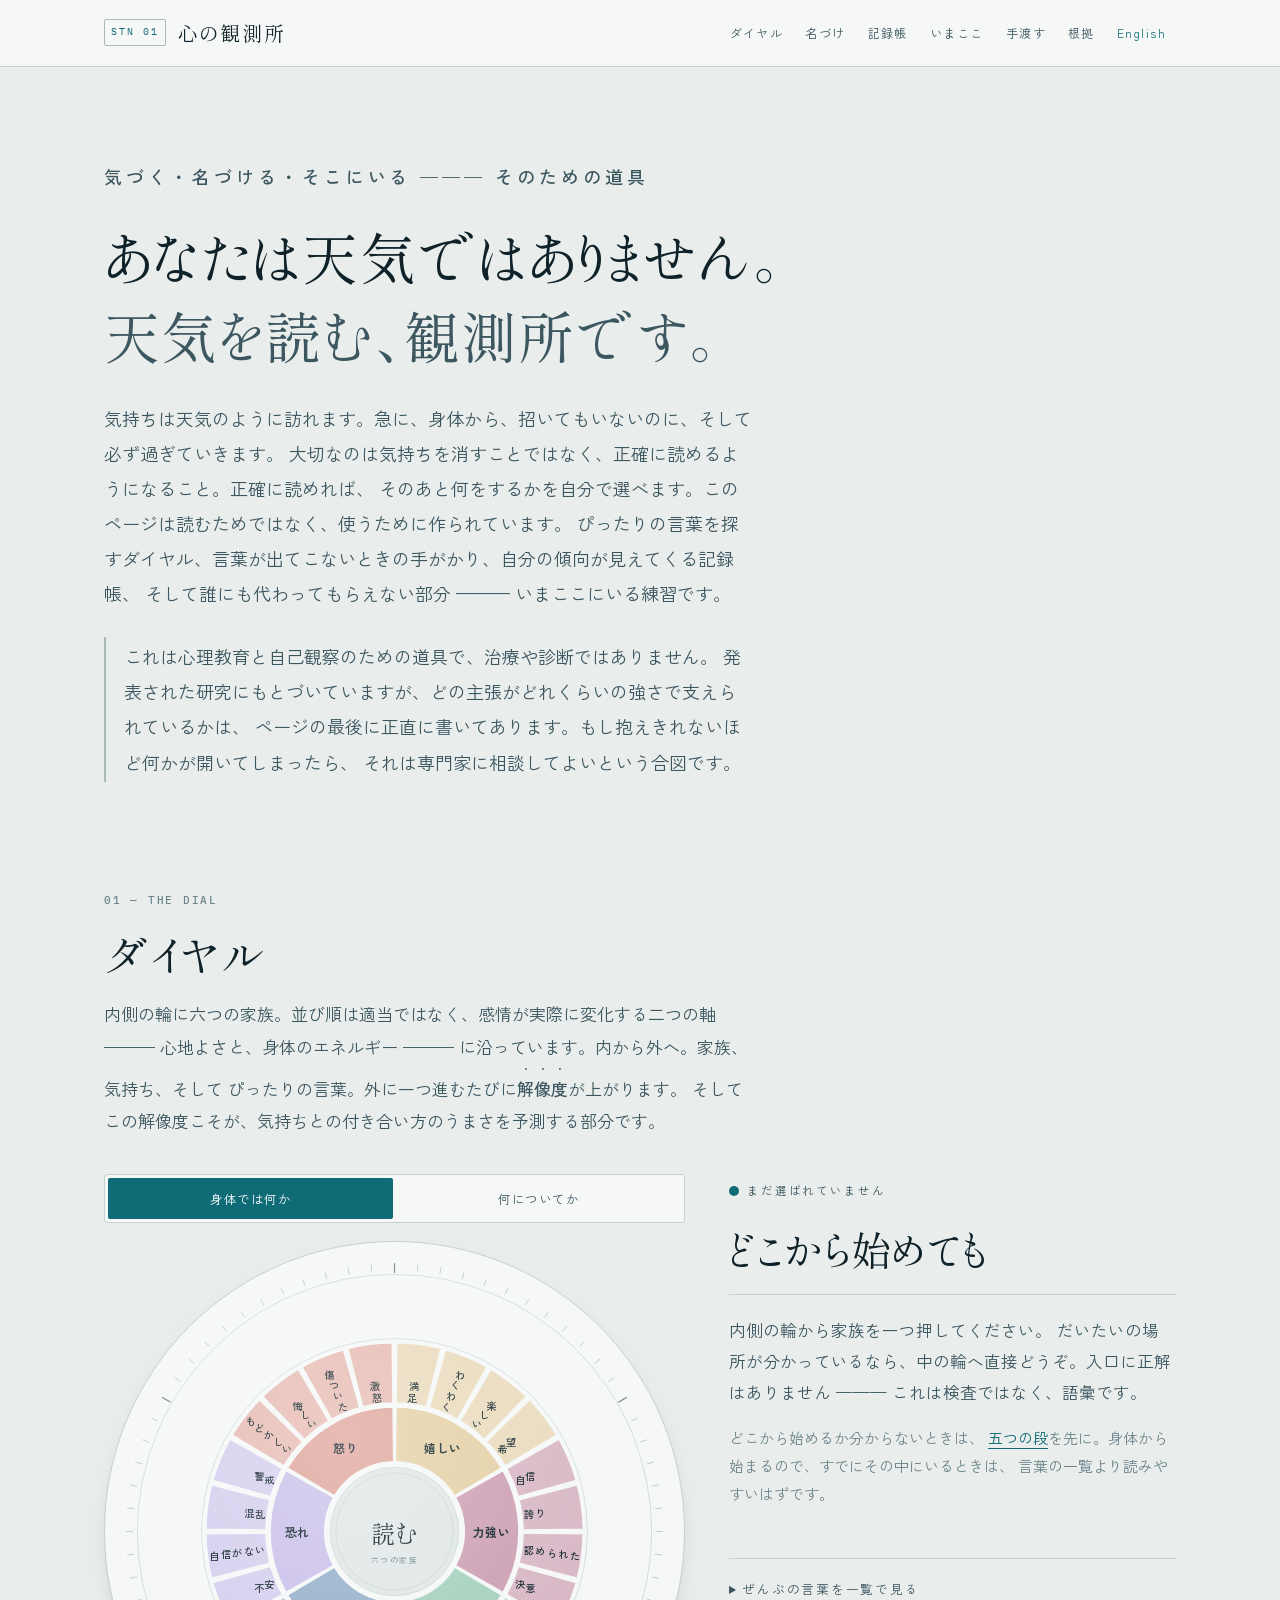
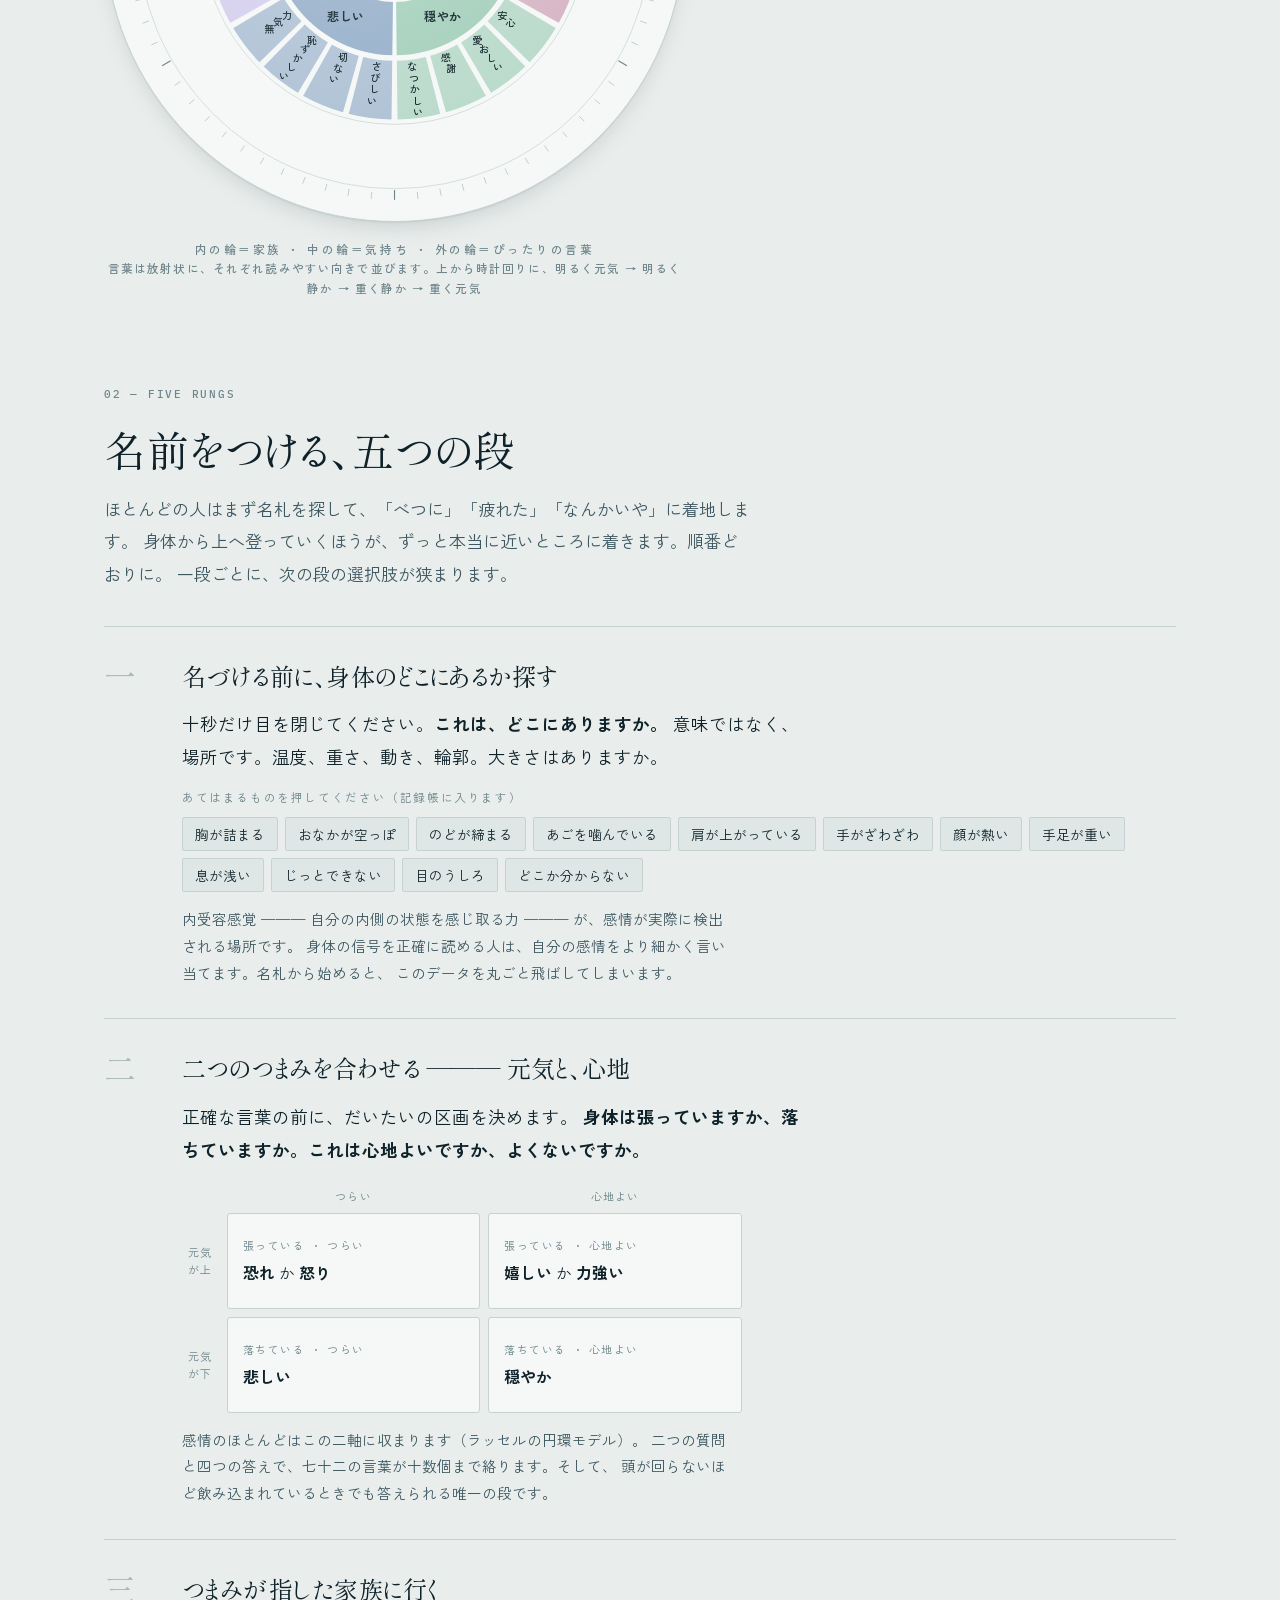
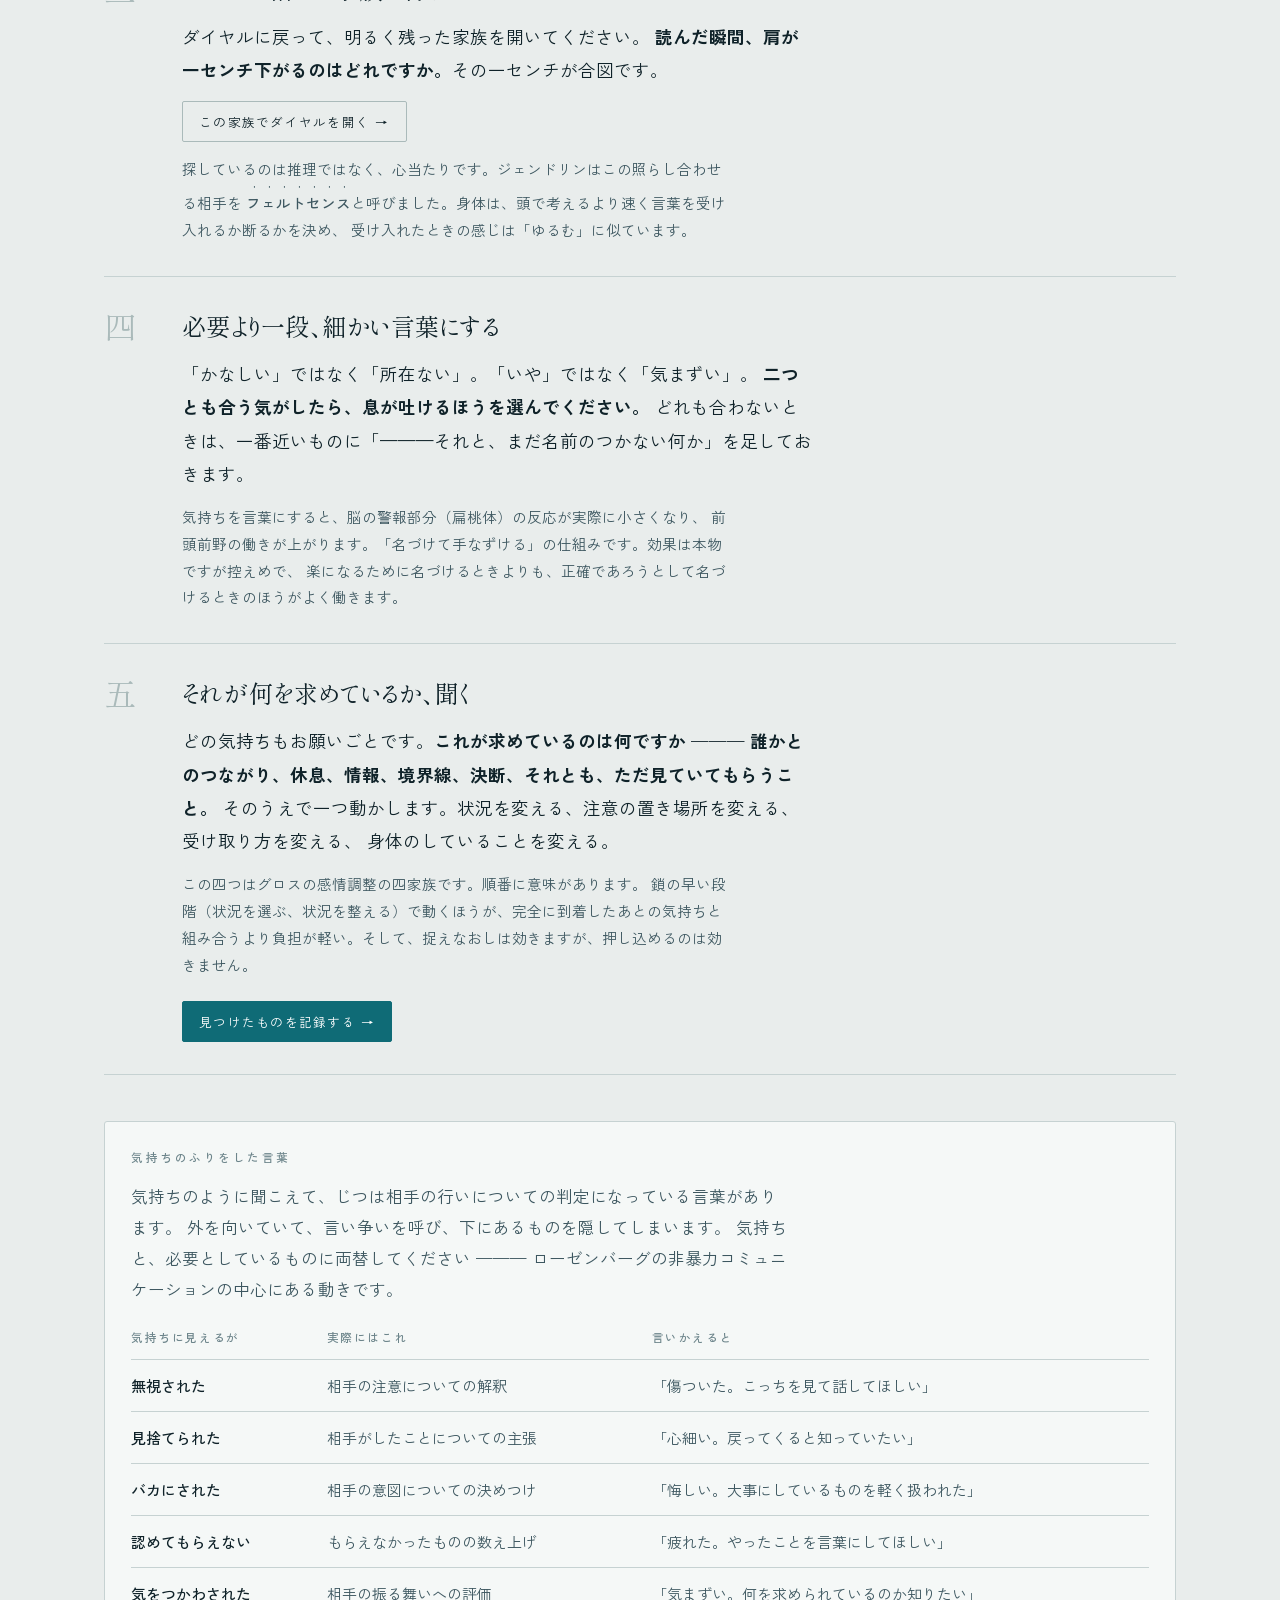
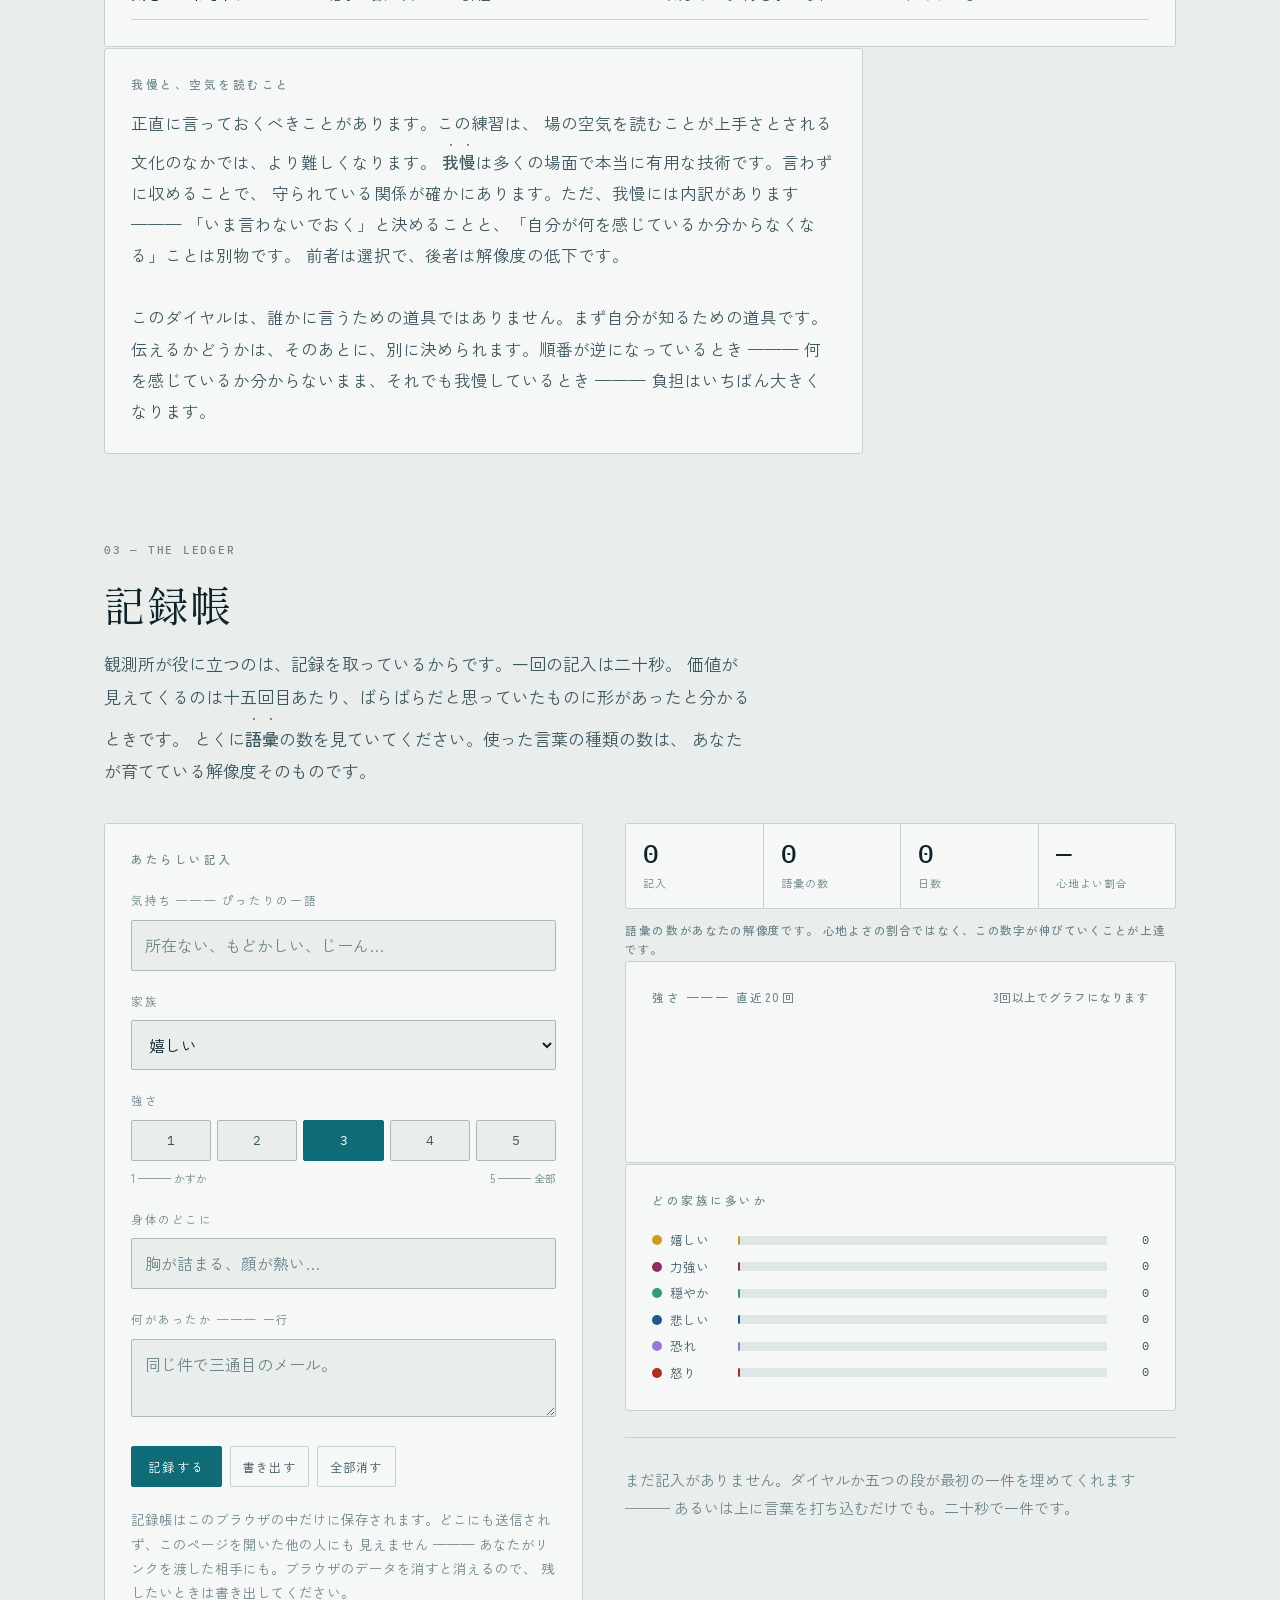
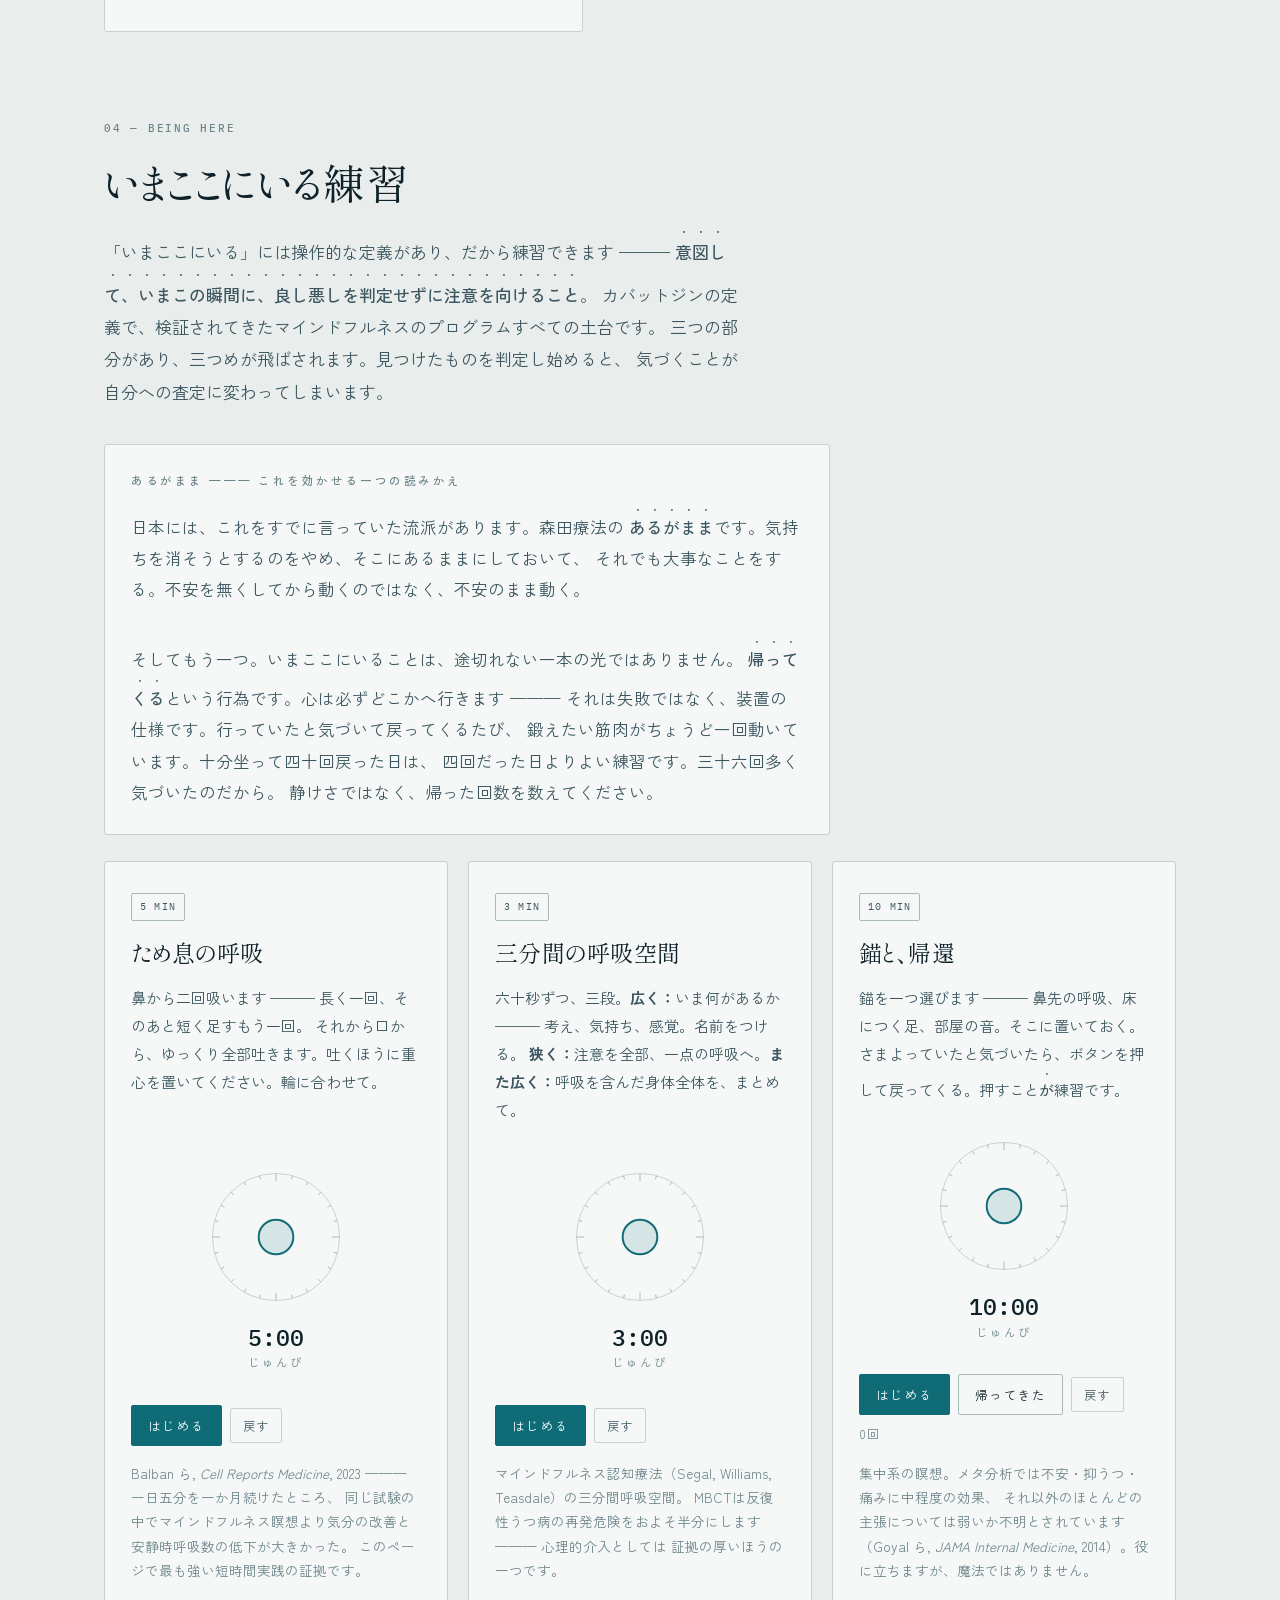
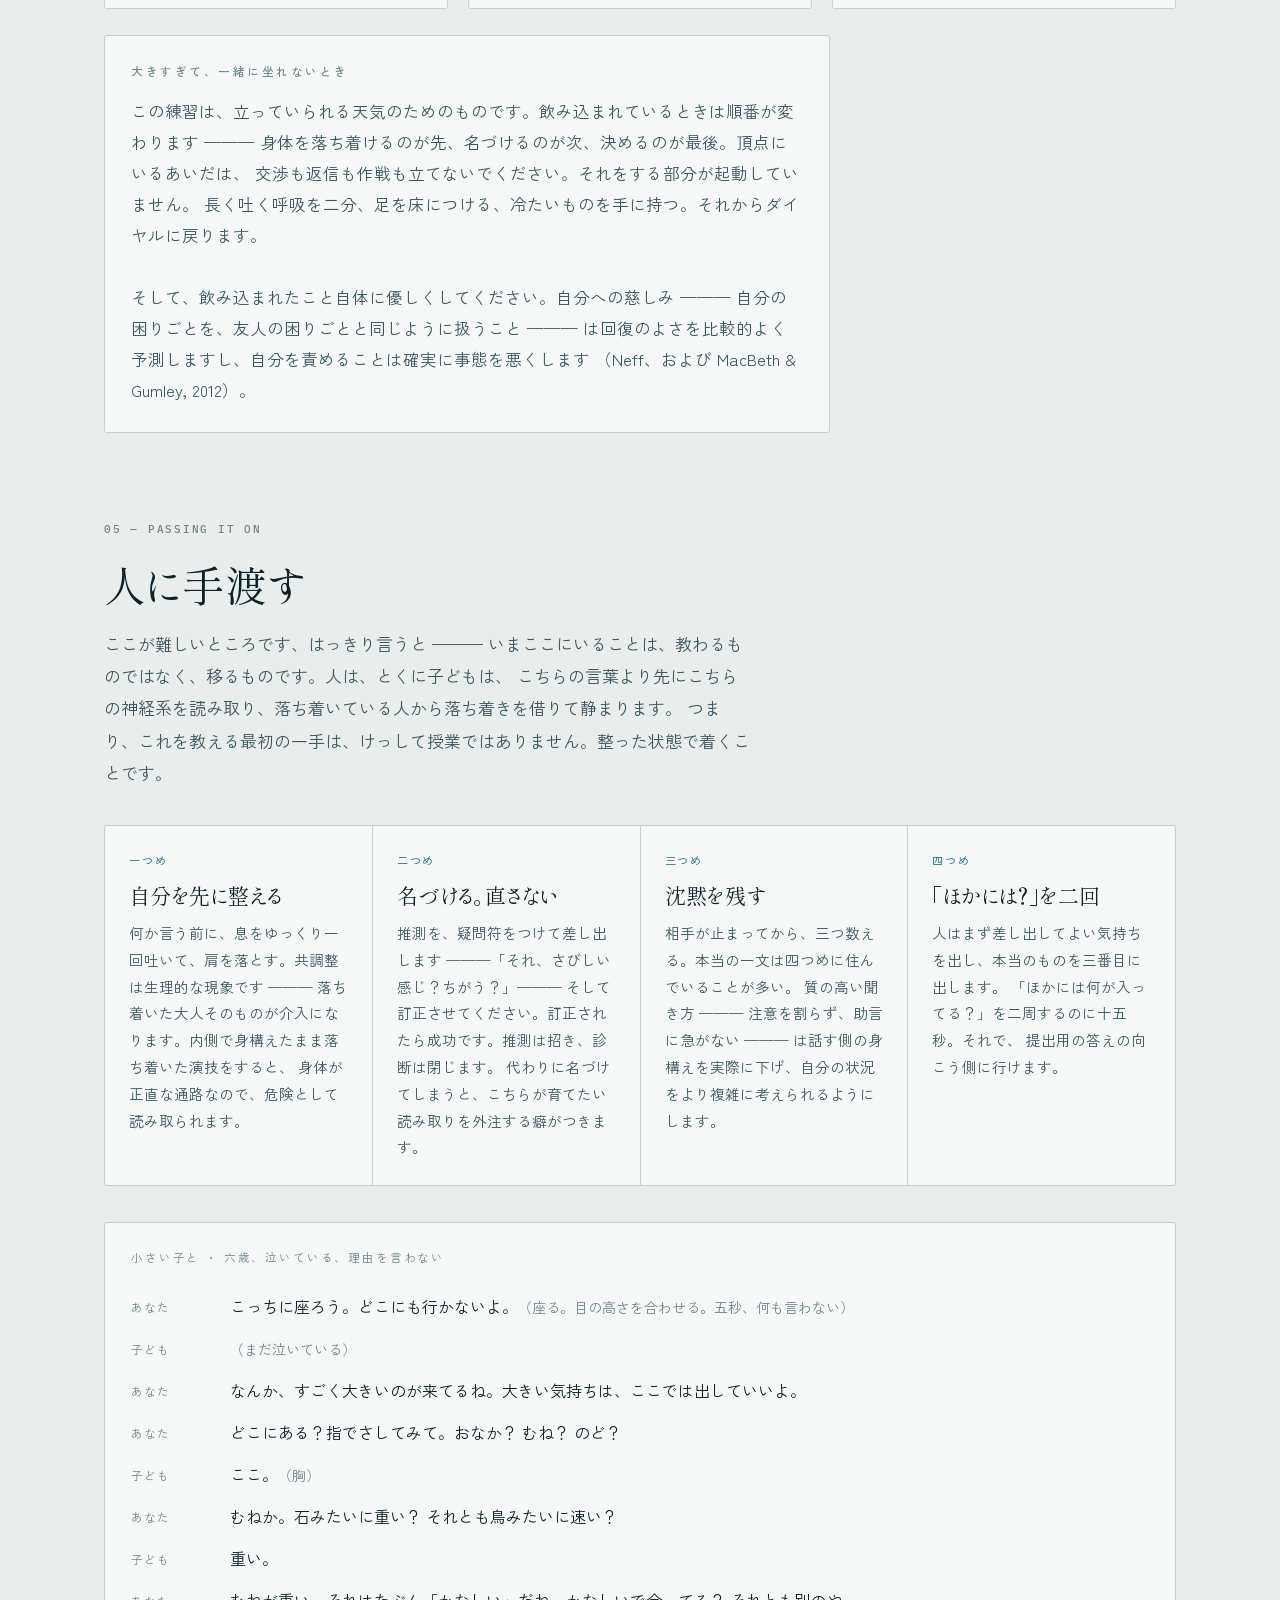
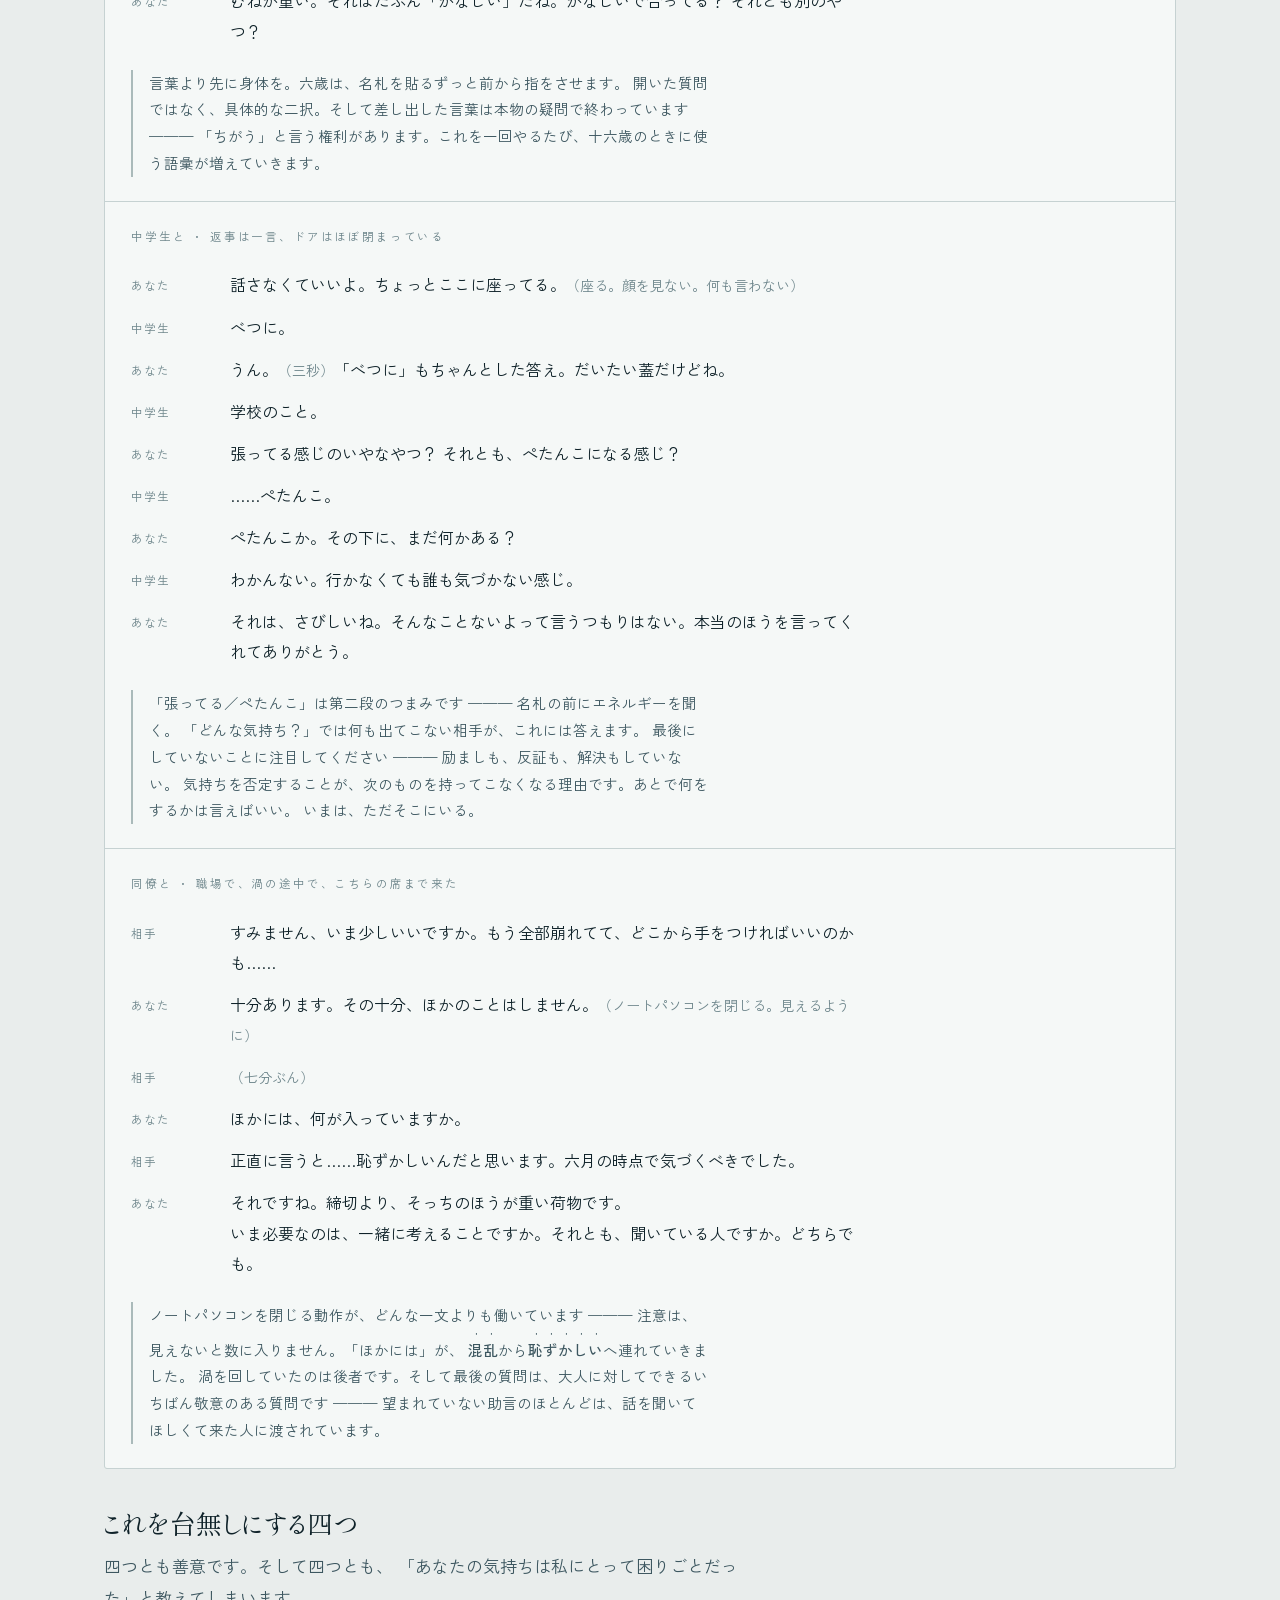
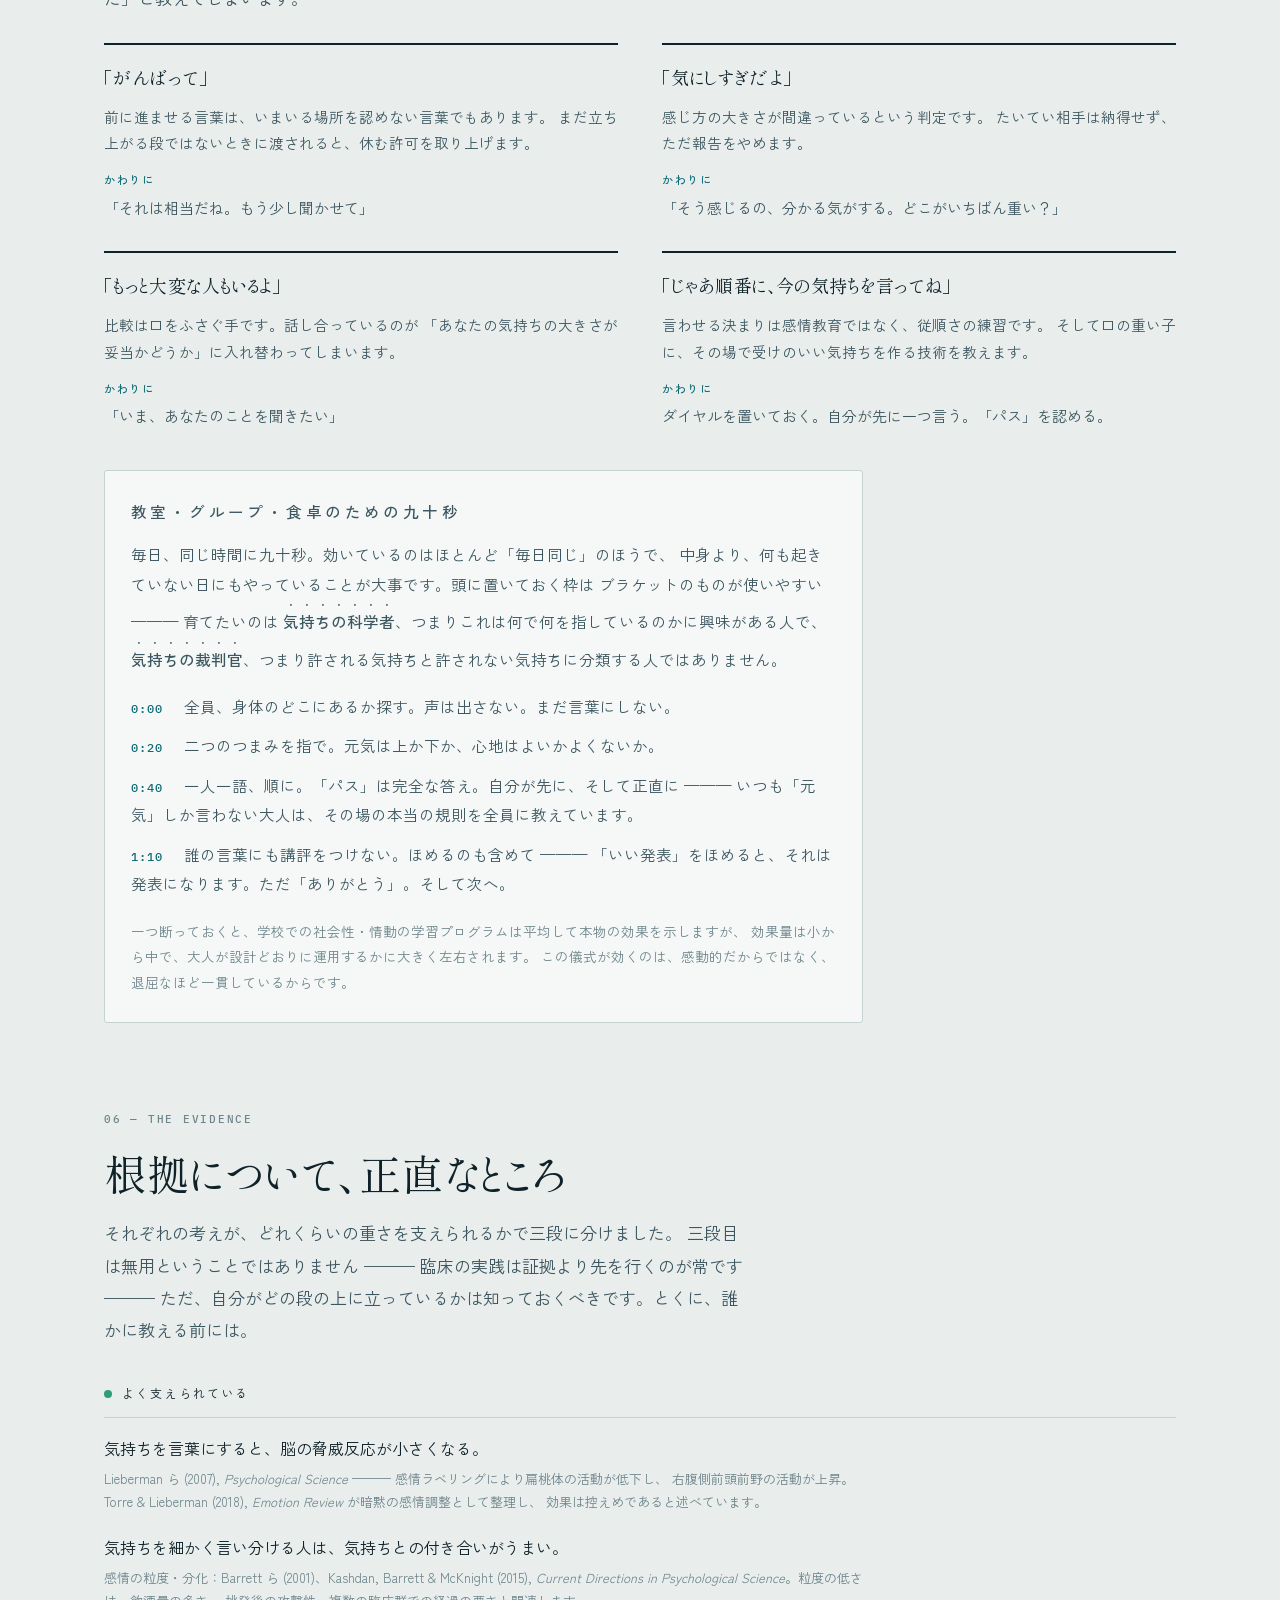
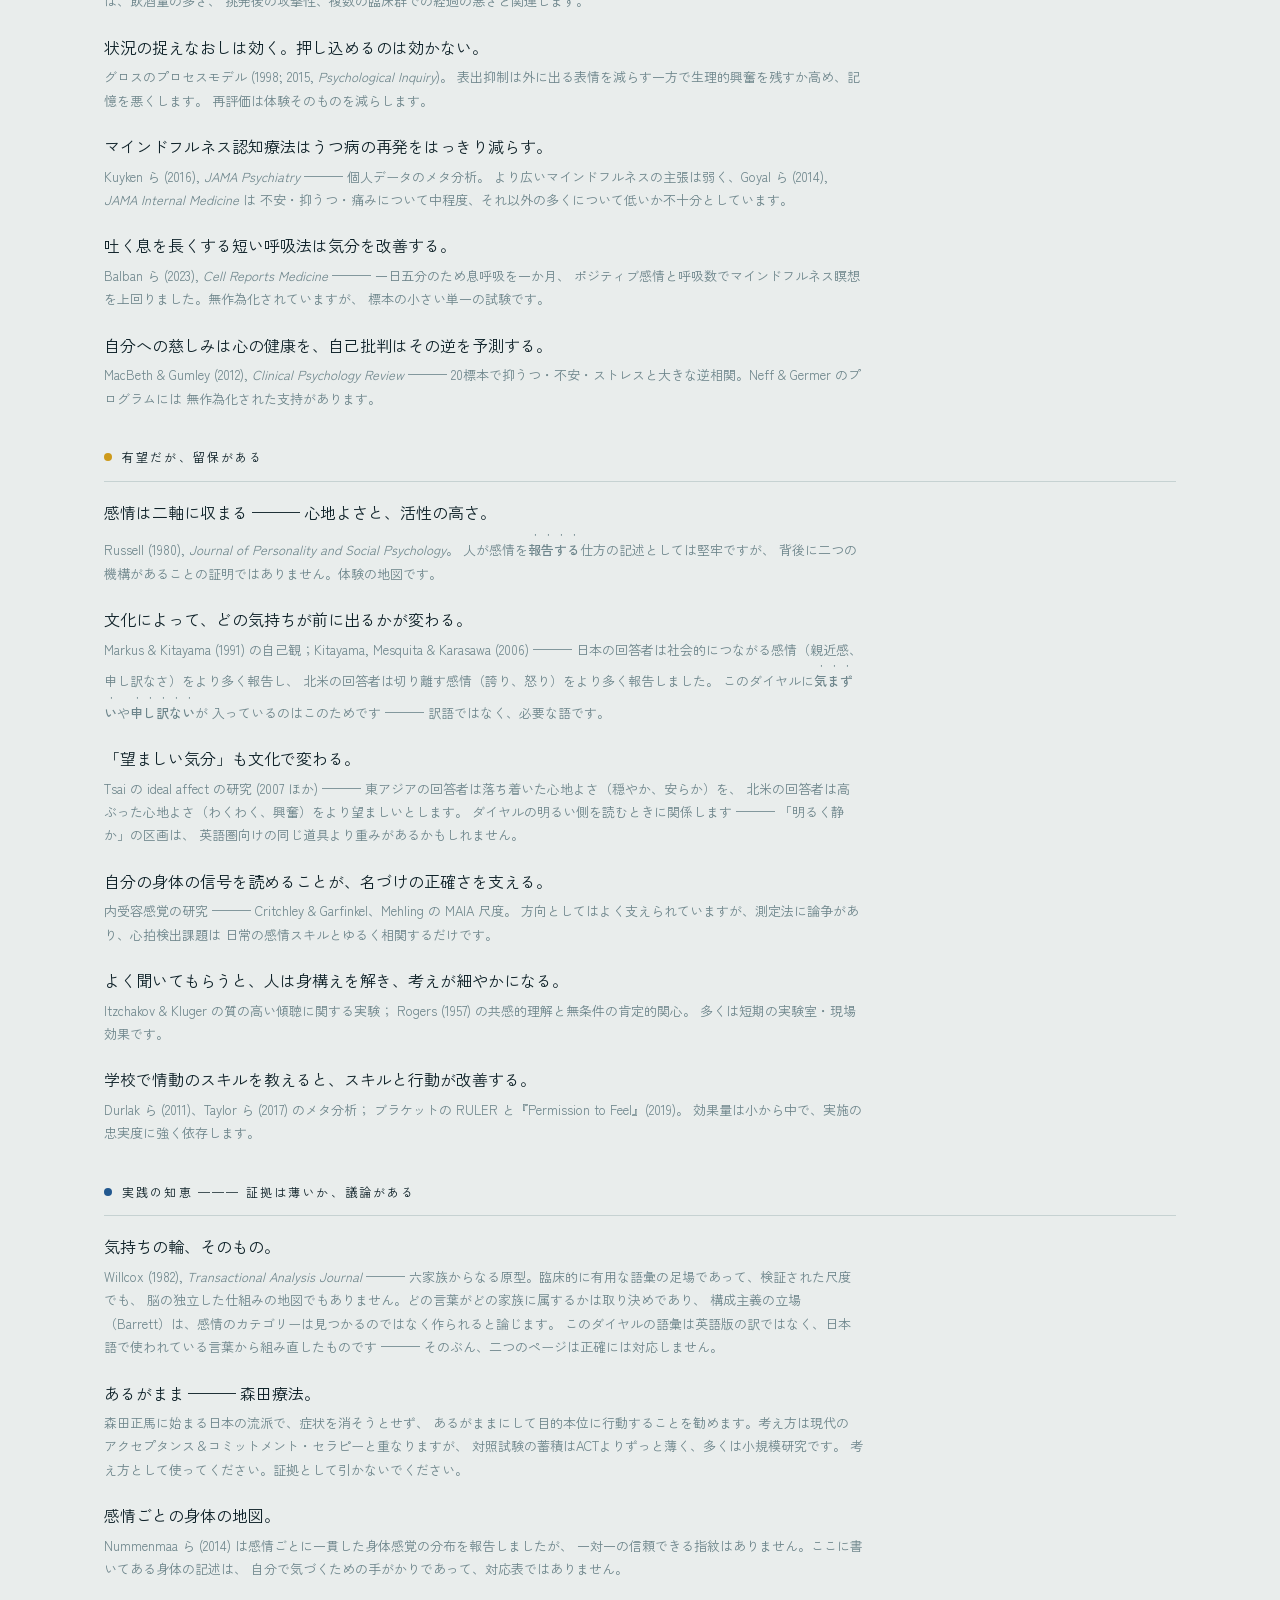
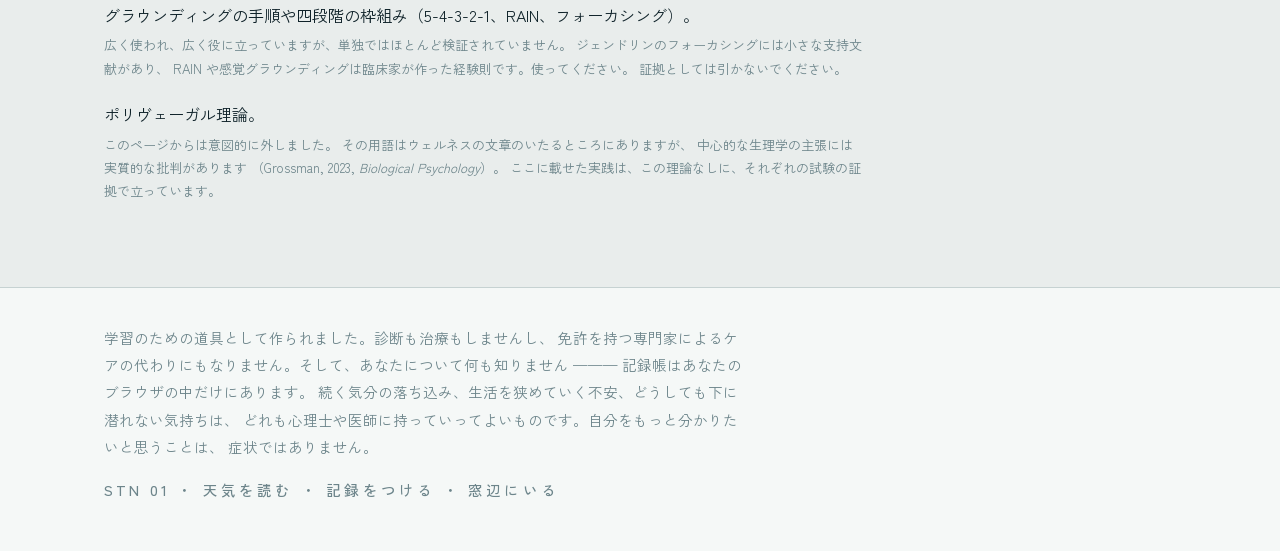
==== commit 2b2cc6de: "Add a second dial face: what the feeling is about Willcox's six families are core affect — valence a" ====
--- a/kansokusho/index.html
+++ b/kansokusho/index.html
@@ -3,7 +3,7 @@
 <head>
 <meta charset="utf-8">
 <meta name="viewport" content="width=device-width,initial-scale=1">
-<meta name="description" content="気持ちのダイヤル、名づけの手がかり、記録帳、そしていまここにいる練習。">
+<meta name="description" content="二つの気持ちのダイヤル ——— 身体では何か、そして何についてか。名づけの手がかり、記録帳、いまここにいる練習。">
 <style>*,*::before,*::after{box-sizing:border-box}body{margin:0}img,svg{max-width:100%}</style>
 </head>
 <body>
@@ -335,6 +335,46 @@
   .mast-in{padding:12px 18px}
   .foot-in{padding:28px 18px 40px}
 }
+/* sibling comparison — how the three precise words actually differ */
+.sibs{display:flex; flex-direction:column; gap:3px}
+.sib{display:grid; grid-template-columns:auto 1fr; gap:12px; align-items:baseline; text-align:left;
+  background:var(--sunk); border:1px solid var(--rule); border-left:2px solid var(--rule-2);
+  border-radius:2px; padding:9px 12px; cursor:pointer; font-family:inherit; color:var(--ink);
+  transition:border-color .15s, background .15s}
+.sib:hover{border-color:var(--ink-3)}
+.sib[aria-pressed="true"]{background:var(--accent-wash); border-color:var(--accent); border-left-color:var(--accent)}
+.sib .sw{font-size:15.5px; font-weight:500; white-space:nowrap}
+.sib .st{font-size:13px; color:var(--ink-3); line-height:1.55}
+.sib[aria-pressed="true"] .st{color:var(--ink-2)}
+.sib-note{font-size:13px; color:var(--ink-3); line-height:1.65; margin-top:14px;
+  border-top:1px dashed var(--rule); padding-top:12px}
+@media (max-width:520px){ .sib{grid-template-columns:1fr; gap:3px} .sib .sw{white-space:normal} }
+
+/* block-style scroll reveal — enabled only once JS is running, so the page
+   is fully visible if scripts fail or IntersectionObserver is missing */
+html.reveal-on [data-reveal]{opacity:0; transform:translateY(22px)}
+html.reveal-on [data-reveal].is-in{opacity:1; transform:none;
+  transition:opacity .8s cubic-bezier(.22,1,.36,1), transform .8s cubic-bezier(.22,1,.36,1)}
+/* second dial face — neutral inner ring (its families are appraisals, not affect) */
+.dial-tabs{display:flex; gap:3px; margin-bottom:18px; border:1px solid var(--rule);
+  border-radius:3px; padding:3px; background:var(--panel)}
+.dial-tabs button{flex:1; font-family:inherit; font-size:12.5px; letter-spacing:.04em;
+  padding:11px 12px; background:transparent; border:0; border-radius:2px;
+  color:var(--ink-2); cursor:pointer; transition:background .15s, color .15s}
+.dial-tabs button:hover{background:var(--sunk); color:var(--ink)}
+.dial-tabs button[aria-selected="true"]{background:var(--accent); color:var(--accent-ink)}
+.wedge[data-neutral="1"] .wseg{fill:color-mix(in oklab, var(--ink-3) 15%, var(--panel))}
+.wedge[data-neutral="1"]:hover .wseg{fill:color-mix(in oklab, var(--ink-3) 26%, var(--panel))}
+.wedge[data-neutral="1"][data-on="1"] .wseg{fill:color-mix(in oklab, var(--ink-3) 36%, var(--panel)); stroke:var(--ink-3)}
+.af-link{display:inline-flex; align-items:center; gap:8px; background:none; border:0; padding:0;
+  font-family:inherit; font-size:inherit; color:var(--accent); cursor:pointer;
+  text-decoration:underline; text-underline-offset:3px; text-align:left}
+.af-link:hover{color:var(--accent-2)}
+
+@media (prefers-reduced-motion: reduce){
+  html.reveal-on [data-reveal]{opacity:1 !important; transform:none !important}
+}
+
 @media (prefers-reduced-motion: reduce){
   *{animation-duration:.001ms !important; transition-duration:.001ms !important}
 }
@@ -377,7 +417,7 @@
 
 <!-- ══════════════════ THE DIAL ══════════════════ -->
 <section id="dial"><div class="wrap">
-  <header>
+  <header data-reveal>
     <p class="eyebrow">01 — THE DIAL</p>
     <h2 class="sec-title">ダイヤル</h2>
     <p class="sec-lede">内側の輪に六つの家族。並び順は適当ではなく、感情が実際に変化する二つの軸
@@ -388,10 +428,14 @@
 
   <div class="dial-grid">
     <div>
-      <div class="dial-shell"><svg class="dial" id="dialSvg" viewBox="0 0 800 800" role="group" aria-label="気持ちのダイヤル"></svg></div>
+      <div class="dial-tabs" role="tablist" aria-label="どちらのダイヤル" data-reveal>
+        <button type="button" role="tab" data-dial="core" aria-selected="true"></button>
+        <button type="button" role="tab" data-dial="about" aria-selected="false"></button>
+      </div>
+      <div class="dial-shell" data-reveal><svg class="dial" id="dialSvg" viewBox="0 0 800 800" role="group" aria-label="気持ちのダイヤル"></svg></div>
       <p class="eyebrow-jp" style="margin-top:18px; text-align:center">
-        内の輪＝家族 ・ 中の輪＝気持ち ・ 外の輪＝ぴったりの言葉<br>
-        <span style="letter-spacing:.1em; color:var(--ink-3)">言葉は放射状に、それぞれ読みやすい向きで並びます。上から時計回りに、明るく元気 → 明るく静か → 重く静か → 重く元気</span></p>
+        <span id="dialNote"></span><br>
+        <span id="dialNote2" style="letter-spacing:.1em; color:var(--ink-3)"></span></p>
     </div>
 
     <div class="readout" id="readout">
@@ -413,7 +457,7 @@
 
 <!-- ══════════════════ NAMING LADDER ══════════════════ -->
 <section id="name"><div class="wrap">
-  <header>
+  <header data-reveal>
     <p class="eyebrow">02 — FIVE RUNGS</p>
     <h2 class="sec-title">名前をつける、五つの段</h2>
     <p class="sec-lede">ほとんどの人はまず名札を探して、「べつに」「疲れた」「なんかいや」に着地します。
@@ -423,7 +467,7 @@
 
   <div class="rungs">
 
-    <div class="rung">
+    <div class="rung" data-reveal>
       <div class="rung-n">一</div>
       <div class="stack g14">
         <h3>名づける前に、身体のどこにあるか探す</h3>
@@ -439,7 +483,7 @@
       </div>
     </div>
 
-    <div class="rung">
+    <div class="rung" data-reveal>
       <div class="rung-n">二</div>
       <div class="stack g14">
         <h3>二つのつまみを合わせる ——— 元気と、心地</h3>
@@ -452,7 +496,7 @@
       </div>
     </div>
 
-    <div class="rung">
+    <div class="rung" data-reveal>
       <div class="rung-n">三</div>
       <div class="stack g14">
         <h3>つまみが指した家族に行く</h3>
@@ -465,7 +509,7 @@
       </div>
     </div>
 
-    <div class="rung">
+    <div class="rung" data-reveal>
       <div class="rung-n">四</div>
       <div class="stack g14">
         <h3>必要より一段、細かい言葉にする</h3>
@@ -478,7 +522,7 @@
       </div>
     </div>
 
-    <div class="rung">
+    <div class="rung" data-reveal>
       <div class="rung-n">五</div>
       <div class="stack g14">
         <h3>それが何を求めているか、聞く</h3>
@@ -494,7 +538,7 @@
     </div>
   </div>
 
-  <div class="card imposters" style="margin-top:46px">
+  <div data-reveal class="card imposters" style="margin-top:46px">
     <p class="eyebrow-jp" style="margin-bottom:14px">気持ちのふりをした言葉</p>
     <p style="margin-bottom:22px; color:var(--ink-2); max-width:40em">
     気持ちのように聞こえて、じつは相手の行いについての判定になっている言葉があります。
@@ -513,7 +557,7 @@
     </table></div>
   </div>
 
-  <div class="card" style="margin-top:1px; max-width:46em">
+  <div data-reveal class="card" style="margin-top:1px; max-width:46em">
     <p class="eyebrow-jp" style="margin-bottom:14px">我慢と、空気を読むこと</p>
     <p style="color:var(--ink-2)">正直に言っておくべきことがあります。この練習は、
     場の空気を読むことが上手さとされる文化のなかでは、より難しくなります。
@@ -530,7 +574,7 @@
 
 <!-- ══════════════════ LEDGER ══════════════════ -->
 <section id="log"><div class="wrap">
-  <header>
+  <header data-reveal>
     <p class="eyebrow">03 — THE LEDGER</p>
     <h2 class="sec-title">記録帳</h2>
     <p class="sec-lede">観測所が役に立つのは、記録を取っているからです。一回の記入は二十秒。
@@ -540,7 +584,7 @@
   </header>
 
   <div class="log-grid">
-    <div class="card stack g20">
+    <div data-reveal class="card stack g20">
       <p class="eyebrow-jp">あたらしい記入</p>
       <div>
         <label class="lab" for="wordIn">気持ち ——— ぴったりの一語</label>
@@ -579,12 +623,12 @@
     </div>
 
     <div>
-      <div class="tiles" id="tiles"></div>
+      <div class="tiles" id="tiles" data-reveal></div>
       <p class="eyebrow-jp" style="margin-top:12px; letter-spacing:.06em; color:var(--ink-3)">
         <span style="letter-spacing:.14em">語彙の数</span>があなたの解像度です。
         心地よさの割合ではなく、この数字が伸びていくことが上達です。</p>
 
-      <div class="card spark-card">
+      <div data-reveal class="card spark-card">
         <div class="spark-head">
           <p class="eyebrow-jp">強さ ——— 直近20回</p>
           <span class="eyebrow-jp" id="sparkNote" style="letter-spacing:.04em"></span>
@@ -595,19 +639,19 @@
         </div>
       </div>
 
-      <div class="card" style="margin-top:1px">
+      <div data-reveal class="card" style="margin-top:1px">
         <p class="eyebrow-jp">どの家族に多いか</p>
         <div class="dist" id="dist"></div>
       </div>
 
-      <div class="ledger" id="ledger" aria-live="polite"></div>
+      <div class="ledger" id="ledger" data-reveal aria-live="polite"></div>
     </div>
   </div>
 </div></section>
 
 <!-- ══════════════════ PRESENCE ══════════════════ -->
 <section id="presence"><div class="wrap">
-  <header>
+  <header data-reveal>
     <p class="eyebrow">04 — BEING HERE</p>
     <h2 class="sec-title">いまここにいる練習</h2>
     <p class="sec-lede">「いまここにいる」には操作的な定義があり、だから練習できます ———
@@ -617,7 +661,7 @@
     気づくことが自分への査定に変わってしまいます。</p>
   </header>
 
-  <div class="card measure" style="max-width:44em; margin-bottom:26px">
+  <div data-reveal class="card measure" style="max-width:44em; margin-bottom:26px">
     <p class="eyebrow-jp" style="margin-bottom:14px">あるがまま ——— これを効かせる一つの読みかえ</p>
     <p style="color:var(--ink-2)">日本には、これをすでに言っていた流派があります。森田療法の
     <span class="em">あるがまま</span>です。気持ちを消そうとするのをやめ、そこにあるままにしておいて、
@@ -632,7 +676,7 @@
 
   <div class="prac-grid">
 
-    <div class="card prac">
+    <div data-reveal class="card prac">
       <div><span class="pill">5 MIN</span></div>
       <h3>ため息の呼吸</h3>
       <p class="how">鼻から二回吸います ——— 長く一回、そのあと短く足すもう一回。
@@ -650,7 +694,7 @@
       このページで最も強い短時間実践の証拠です。</p>
     </div>
 
-    <div class="card prac">
+    <div data-reveal class="card prac">
       <div><span class="pill">3 MIN</span></div>
       <h3>三分間の呼吸空間</h3>
       <p class="how">六十秒ずつ、三段。<b>広く：</b>いま何があるか ——— 考え、気持ち、感覚。名前をつける。
@@ -668,7 +712,7 @@
       証拠の厚いほうの一つです。</p>
     </div>
 
-    <div class="card prac">
+    <div data-reveal class="card prac">
       <div><span class="pill">10 MIN</span></div>
       <h3>錨と、帰還</h3>
       <p class="how">錨を一つ選びます ——— 鼻先の呼吸、床につく足、部屋の音。そこに置いておく。
@@ -689,7 +733,7 @@
     </div>
   </div>
 
-  <div class="card" style="margin-top:26px; max-width:44em">
+  <div data-reveal class="card" style="margin-top:26px; max-width:44em">
     <p class="eyebrow-jp" style="margin-bottom:14px">大きすぎて、一緒に坐れないとき</p>
     <p style="color:var(--ink-2)">この練習は、立っていられる天気のためのものです。飲み込まれているときは順番が変わります ———
     身体を落ち着けるのが先、名づけるのが次、決めるのが最後。頂点にいるあいだは、
@@ -704,7 +748,7 @@
 
 <!-- ══════════════════ TEACHING ══════════════════ -->
 <section id="teach"><div class="wrap">
-  <header>
+  <header data-reveal>
     <p class="eyebrow">05 — PASSING IT ON</p>
     <h2 class="sec-title">人に手渡す</h2>
     <p class="sec-lede">ここが難しいところです、はっきり言うと ———
@@ -713,29 +757,29 @@
     つまり、これを教える最初の一手は、けっして授業ではありません。整った状態で着くことです。</p>
   </header>
 
-  <div class="moves" style="margin-bottom:36px">
-    <div class="move">
+  <div class="moves" data-reveal style="margin-bottom:36px">
+    <div class="move" data-reveal>
       <p class="mk">一つめ</p>
       <h4>自分を先に整える</h4>
       <p>何か言う前に、息をゆっくり一回吐いて、肩を落とす。共調整は生理的な現象です ———
       落ち着いた大人そのものが介入になります。内側で身構えたまま落ち着いた演技をすると、
       身体が正直な通路なので、危険として読み取られます。</p>
     </div>
-    <div class="move">
+    <div class="move" data-reveal>
       <p class="mk">二つめ</p>
       <h4>名づける。直さない</h4>
       <p>推測を、疑問符をつけて差し出します ———「それ、さびしい感じ？ちがう？」———
       そして訂正させてください。訂正されたら成功です。推測は招き、診断は閉じます。
       代わりに名づけてしまうと、こちらが育てたい読み取りを外注する癖がつきます。</p>
     </div>
-    <div class="move">
+    <div class="move" data-reveal>
       <p class="mk">三つめ</p>
       <h4>沈黙を残す</h4>
       <p>相手が止まってから、三つ数える。本当の一文は四つめに住んでいることが多い。
       質の高い聞き方 ——— 注意を割らず、助言に急がない ———
       は話す側の身構えを実際に下げ、自分の状況をより複雑に考えられるようにします。</p>
     </div>
-    <div class="move">
+    <div class="move" data-reveal>
       <p class="mk">四つめ</p>
       <h4>「ほかには？」を二回</h4>
       <p>人はまず差し出してよい気持ちを出し、本当のものを三番目に出します。
@@ -746,7 +790,7 @@
 
   <div class="scripts" style="margin-bottom:36px">
 
-    <div class="script">
+    <div class="script" data-reveal>
       <p class="who">小さい子と ・ 六歳、泣いている、理由を言わない</p>
       <div class="line"><span class="sp">あなた</span><span class="sl">こっちに座ろう。どこにも行かないよ。<span class="stage">（座る。目の高さを合わせる。五秒、何も言わない）</span></span></div>
       <div class="line"><span class="sp">子ども</span><span class="sl"><span class="stage">（まだ泣いている）</span></span></div>
@@ -761,7 +805,7 @@
       「ちがう」と言う権利があります。これを一回やるたび、十六歳のときに使う語彙が増えていきます。</p>
     </div>
 
-    <div class="script">
+    <div class="script" data-reveal>
       <p class="who">中学生と ・ 返事は一言、ドアはほぼ閉まっている</p>
       <div class="line"><span class="sp">あなた</span><span class="sl">話さなくていいよ。ちょっとここに座ってる。<span class="stage">（座る。顔を見ない。何も言わない）</span></span></div>
       <div class="line"><span class="sp">中学生</span><span class="sl">べつに。</span></div>
@@ -779,7 +823,7 @@
       いまは、ただそこにいる。</p>
     </div>
 
-    <div class="script">
+    <div class="script" data-reveal>
       <p class="who">同僚と ・ 職場で、渦の途中で、こちらの席まで来た</p>
       <div class="line"><span class="sp">相手</span><span class="sl">すみません、いま少しいいですか。もう全部崩れてて、どこから手をつければいいのかも……</span></div>
       <div class="line"><span class="sp">あなた</span><span class="sl">十分あります。その十分、ほかのことはしません。<span class="stage">（ノートパソコンを閉じる。見えるように）</span></span></div>
@@ -799,25 +843,25 @@
   <p class="sec-lede" style="margin-bottom:28px">四つとも善意です。そして四つとも、
   「あなたの気持ちは私にとって困りごとだった」と教えてしまいます。</p>
   <div class="donts" style="margin-bottom:40px">
-    <div class="dont">
+    <div class="dont" data-reveal>
       <p class="bad">「がんばって」</p>
       <p class="why">前に進ませる言葉は、いまいる場所を認めない言葉でもあります。
       まだ立ち上がる段ではないときに渡されると、休む許可を取り上げます。</p>
       <p class="instead"><b>かわりに</b>「それは相当だね。もう少し聞かせて」</p>
     </div>
-    <div class="dont">
+    <div class="dont" data-reveal>
       <p class="bad">「気にしすぎだよ」</p>
       <p class="why">感じ方の大きさが間違っているという判定です。
       たいてい相手は納得せず、ただ報告をやめます。</p>
       <p class="instead"><b>かわりに</b>「そう感じるの、分かる気がする。どこがいちばん重い？」</p>
     </div>
-    <div class="dont">
+    <div class="dont" data-reveal>
       <p class="bad">「もっと大変な人もいるよ」</p>
       <p class="why">比較は口をふさぐ手です。話し合っているのが
       「あなたの気持ちの大きさが妥当かどうか」に入れ替わってしまいます。</p>
       <p class="instead"><b>かわりに</b>「いま、あなたのことを聞きたい」</p>
     </div>
-    <div class="dont">
+    <div class="dont" data-reveal>
       <p class="bad">「じゃあ順番に、今の気持ちを言ってね」</p>
       <p class="why">言わせる決まりは感情教育ではなく、従順さの練習です。
       そして口の重い子に、その場で受けのいい気持ちを作る技術を教えます。</p>
@@ -825,7 +869,7 @@
     </div>
   </div>
 
-  <div class="card ritual" style="max-width:46em">
+  <div data-reveal class="card ritual" style="max-width:46em">
     <p class="eyebrow-jp" style="margin-bottom:14px">教室・グループ・食卓のための九十秒</p>
     <p style="margin-bottom:18px">毎日、同じ時間に九十秒。効いているのはほとんど「毎日同じ」のほうで、
     中身より、何も起きていない日にもやっていることが大事です。頭に置いておく枠は
@@ -849,7 +893,7 @@
 
 <!-- ══════════════════ EVIDENCE ══════════════════ -->
 <section id="evidence"><div class="wrap">
-  <header>
+  <header data-reveal>
     <p class="eyebrow">06 — THE EVIDENCE</p>
     <h2 class="sec-title">根拠について、正直なところ</h2>
     <p class="sec-lede">それぞれの考えが、どれくらいの重さを支えられるかで三段に分けました。
@@ -858,7 +902,7 @@
   </header>
 
   <div class="tiers">
-    <div class="tier">
+    <div class="tier" data-reveal>
       <h3><span class="grade" style="background:var(--f3)"></span>よく支えられている</h3>
       <ul>
         <li><p class="claim">気持ちを言葉にすると、脳の脅威反応が小さくなる。</p>
@@ -888,7 +932,7 @@
       </ul>
     </div>
 
-    <div class="tier">
+    <div class="tier" data-reveal>
       <h3><span class="grade" style="background:var(--f1)"></span>有望だが、留保がある</h3>
       <ul>
         <li><p class="claim">感情は二軸に収まる ——— 心地よさと、活性の高さ。</p>
@@ -922,7 +966,7 @@
       </ul>
     </div>
 
-    <div class="tier">
+    <div class="tier" data-reveal>
       <h3><span class="grade" style="background:var(--f4)"></span>実践の知恵 ——— 証拠は薄いか、議論がある</h3>
       <ul>
         <li><p class="claim">気持ちの輪、そのもの。</p>
@@ -991,25 +1035,37 @@
         body:"肩が下がって、息がゆっくり。胸のあたりがあたたかい。",
         need:"過ぎる前に気づかれること。満足は静かなので、記録されないまま消えます。",
         ask:"いま「足りている」のは何ですか。ふだんなら見過ごしてしまうもの。",
-        nubs:[["ほっと","ほっと"],["のんびり","のんびり"],["しみじみ","しみじみ"]] },
+        nubs:[
+          ["ほっと","ほっと","張っていたものが、ゆるんだ","心配していたことが終わった直後の満足。何かが「済んだ」ことが条件なので、先に緊張があったはずです。"],
+          ["のんびり","のんびり","急かすものが、何もない","良いことがあるのではなく、圧がないこと。時間に追われていない状態そのものを指します。"],
+          ["しみじみ","しみじみ","あとから、静かに来る","その場ではなく、少し経ってから深く感じる満足。味わう時間を必要とする、日本語らしい語です。"]] },
       { name:"わくわく", yomi:"わくわく",
         def:"これから来るものに向いた、心地よい高ぶり。身体の反応は不安とほとんど同じで、ちがいは「何が起きると思っているか」だけです。",
         body:"心拍が速い。手がざわざわする。じっと座っているのが本当に難しい。",
         need:"この電気を置く場所と、話す相手。",
         ask:"何に向かっていますか。そして、その一部はじつは緊張ではありませんか。",
-        nubs:[["うきうき","うきうき"],["はやる","はやる"],["たのしみ","たのしみ"]] },
+        nubs:[
+          ["うきうき","うきうき","体が軽い。歩き方に出る","身体に出る高ぶり。的が定まっていなくても起きるので、不安といちばん間違えやすいのはこれです。"],
+          ["はやる","はやる","早く始めたい","向きと的がはっきりしている。三つのうちいちばん「待てない」に近く、焦りと隣り合っています。"],
+          ["たのしみ","たのしみ","先にあるものを、待てている","見通しの入った落ち着いた期待。待つことが苦しくないぶん、いちばん長く保てます。"]] },
       { name:"楽しい", yomi:"たのしい",
         def:"目的のついていないエネルギー。評価されている場でいちばん早く消えるものでもあります。",
         body:"顔が軽い。動きたくなる。息が浅くて速い。",
         need:"許可と、たいていは相手。遊びは採点されると死にます。",
         ask:"誰も点をつけないと分かっていたら、いま何をしますか。",
-        nubs:[["のびのび","のびのび"],["けらけら","けらけら"],["ごきげん","ごきげん"]] },
+        nubs:[
+          ["のびのび","のびのび","制限が外れている","良いことが起きているのではなく、縮こまらされていないこと。評価も遠慮もない状態です。"],
+          ["けらけら","けらけら","笑いが止まらない","外側の何かへの反応。おかしい対象が必要なので、材料が尽きれば終わります。"],
+          ["ごきげん","ごきげん","機嫌そのものが良い","理由のいらない上向きの状態。反応ではなく地の気分で、まわりに移ります。"]] },
       { name:"希望", yomi:"きぼう",
         def:"よい結果があり得ると持っていること。来ると分かっているわけではない。静かに無防備でもあります ——— 希望は、裏切られうる唯一のものだから。",
         body:"胸が開く。目線が上がる。少し前に傾く。",
         need:"具体的な次の一歩。そうしないと希望は抽象の上で暮らすことになります。",
         ask:"何を望んでいますか。そして、その最初の兆しはどんな形ですか。",
-        nubs:[["楽しみ","たのしみ"],["前向き","まえむき"],["待ち遠しい","まちどおしい"]] } ] },
+        nubs:[
+          ["前向き","まえむき","まだ何も来ていないが、向いている","結果ではなく姿勢のこと。良い知らせがなくても選べるので、三つのうち自分で決められるのはこれだけです。"],
+          ["望み","のぞみ","具体的に、こうなってほしい","形のある願い。裏切られうるぶん、いちばん無防備です。"],
+          ["待ち遠しい","まちどおしい","来ると分かって、待っている","実現をほぼ前提にした期待。確信に近く、そのぶん落ちたときの高さがあります。"]] } ] },
 
   { key:"chikara", name:"力強い", yomi:"ちからづよい", v:"心地よい", a:"高い",
     tone:"自分が動かしている側にいる。されている側ではない感じ。",
@@ -1019,25 +1075,37 @@
         body:"両足に均等に重さがのる。声が安定する。あごがゆるい。",
         need:"使われること。行き場のない自信は、そのうち落ち着かなさに変わります。",
         ask:"ここで、具体的に何ができる人ですか。",
-        nubs:[["落ち着き","おちつき"],["できそう","できそう"],["堂々","どうどう"]] },
+        nubs:[
+          ["落ち着き","おちつき","揺れていない","能力の話ではなく、動じないこと。自信がないときでも持てるので、いちばん手前にあります。"],
+          ["できそう","できそう","やったことがある","具体的な経験に根拠がある感覚。いちばん確かで、崩れても作り直しやすい。"],
+          ["堂々","どうどう","隠すものがない","人の目の前での自信。中身より姿勢の話で、内側が不安でも取れるぶん、演技と紙一重です。"]] },
       { name:"誇り", yomi:"ほこり",
         def:"自分の基準が満たされた感じ。ほめられることとは別物です ——— ほめられても何も感じないことがあり、誰も見ていなくてもこれが起きることがある。",
         body:"胸が持ち上がる。背が伸びる。小さく、勝手に笑ってしまう。",
         need:"判断を信頼できる誰か一人に、見ていてもらうこと。",
         ask:"これに、ほかの誰にも見えない代償がありましたか。",
-        nubs:[["やりきった","やりきった"],["報われた","むくわれた"],["誇らしい","ほこらしい"]] },
+        nubs:[
+          ["やりきった","やりきった","最後まで行った","結果ではなく完遂を指します。うまくいかなくても成立するのは、三つのうちこれだけです。"],
+          ["報われた","むくわれた","かけたものが、返ってきた","見返りが条件。返ってこなければ成立しないので、外に依存します。"],
+          ["誇らしい","ほこらしい","人に見せたい","他者の目が入った誇り。認められたい気持ちと重なるので、口に出しにくさが伴います。"]] },
       { name:"認められた", yomi:"みとめられた",
         def:"自分が誰かにとって意味があると分かること。これは他人に依存する気持ちで、だからこそ失ったときにあれほど痛みます。",
         body:"顔があたたかい。のどがゆるむ。目を合わせるのが楽になる。",
         need:"声に出して返すこと。名前をつけて返すと、それは繰り返されるようになります。",
         ask:"これをくれたのは誰ですか。その人は、そうしたと知っていますか。",
-        nubs:[["ありがたい","ありがたい"],["温かい","あたたかい"],["居場所","いばしょ"]] },
+        nubs:[
+          ["温かい","あたたかい","扱われ方が、体に届く","言葉の内容より、扱いの質。何を言われたか思い出せなくても残ります。"],
+          ["居場所","いばしょ","ここにいていい","一回の承認ではなく、継続して含まれている感覚。失うといちばん痛むのはこれです。"],
+          ["頼られる","たよられる","必要とされている","役に立っていることが根拠。存在ではなく機能が認められた状態なので、疲れているときは負荷にもなります。"]] },
       { name:"決意", yomi:"けつい",
         def:"大事なことのまわりに整ったエネルギー。力強さのいちばん長持ちする形です。観客を必要としないので。",
         body:"視野が狭くなる。前に圧がかかる。時間がなくなる。",
         need:"邪魔されないこと。",
         ask:"これは、何のためにやっている一つですか。",
-        nubs:[["集中","しゅうちゅう"],["まっすぐ","まっすぐ"],["覚悟","かくご"]] } ] },
+        nubs:[
+          ["集中","しゅうちゅう","ほかが消えている","注意の状態。気持ちよさが伴い、時間がなくなります。動機の強さとは別物です。"],
+          ["まっすぐ","まっすぐ","迷いが減っている","方向が一つに絞れた感じ。速さではなく、ぶれないこと。"],
+          ["覚悟","かくご","代償を引き受けた","失うものを見たうえで決めた状態。三つのうちいちばん静かで、いちばん動きません。"]] } ] },
 
   { key:"odayaka", name:"穏やか", yomi:"おだやか", v:"心地よい", a:"低い",
     tone:"心地よくて、エネルギーは低い。いま何も変えなくていい。",
@@ -1047,25 +1115,37 @@
         body:"肩が耳から離れる。まわりを見る速さが落ちる。姿勢が開く。",
         need:"それに値すること。信頼は情報なので、相手の行いと照らし合わせてください。",
         ask:"あなたの身体は、何を見て「ここは安全だ」と決めましたか。",
-        nubs:[["ゆるむ","ゆるむ"],["ほどける","ほどける"],["甘え","あまえ"]] },
+        nubs:[
+          ["ゆるむ","ゆるむ","力が抜けた","身体の側から来る安心。肩や顎が落ちて、あとから気づきます。"],
+          ["ほどける","ほどける","構えていたものが、解けた","時間をかけて固まっていたものが戻る感じ。ゆるむより深く、遅い。"],
+          ["甘え","あまえ","頼っていいと、わかっている","相手に安心して寄りかかれる状態。日本語にしかない語で、弱さではなく関係が成立している証拠として扱われます。"]] },
       { name:"愛おしい", yomi:"いとおしい",
         def:"誰か特定の人に向かって外へ出ていくあたたかさ。向きがあることが、満足とのちがいです。",
         body:"胸があたたかく満ちる。近づきたくなる。のどがやわらかい。",
         need:"表に出ること。言われない愛情は、たいてい痛みに変わります。",
         ask:"これは誰に向いていますか。言わないでいる理由は何ですか。",
-        nubs:[["やさしい","やさしい"],["守りたい","まもりたい"],["いとしい","いとしい"]] },
+        nubs:[
+          ["やさしい","やさしい","相手に向く、静かな態度","感情より振る舞いに近い語。強い気持ちがなくても続けられます。"],
+          ["守りたい","まもりたい","壊れそうに見えている","相手の弱さを感じ取っているときの愛情。子どもや弱っている人に向きやすい。"],
+          ["いとしい","いとしい","かけがえがない","相手が特定されていて、代わりがない感覚。三つのうちいちばん強く、いちばん言いにくい。"]] },
       { name:"感謝", yomi:"かんしゃ",
         def:"よいものが自分の外から来たと分かること。自分が誰かに支えられていると認めることを含むので、思ったより重たく感じることがあります。",
         body:"胸がいい意味で詰まる。のどが締まる。ときどき涙。",
         need:"実際の相手に届くこと。内側で感じているだけでは終わりません。",
         ask:"自分の力で得たのではないものを、誰が、何がくれましたか。",
-        nubs:[["ありがたい","ありがたい"],["じーん","じーん"],["おかげさま","おかげさま"]] },
+        nubs:[
+          ["ありがたい","ありがたい","はっきり言える","落ち着いて口に出せる感謝。いちばん使いやすく、伝えたときに相手に届きます。"],
+          ["じーん","じーん","不意に、体に来た","予想より深く届いたときの反応。のどや目に出て、選べません。"],
+          ["おかげさま","おかげさま","自分の力ではなかった","支えられていたと認める感謝。少しの居心地の悪さを含み、そこが大事な部分です。"]] },
       { name:"なつかしい", yomi:"なつかしい",
         def:"もう戻らないものを、あたたかく思い出している状態。心地よさと寂しさの両方がある ——— 英語に一語の対応がないのはこのためで、悲しいの家族との境目に座っています。",
         body:"胸のあたりがふわっと重い。視線が遠くなる。息が少し深くなる。",
         need:"急いで通り過ぎないこと。誰かと分けられるとよく効きます。",
         ask:"それは何を、あなたにくれていましたか。",
-        nubs:[["しんみり","しんみり"],["恋しい","こいしい"],["ほのぼの","ほのぼの"]] } ] },
+        nubs:[
+          ["しんみり","しんみり","静かに、少し寂しい","なつかしさの寂しい側。人と一緒だと成立しやすく、一人だと沈みます。"],
+          ["恋しい","こいしい","また会いたい","対象がはっきりしていて、戻りたい気持ちが強い。悲しいの家族に近づきます。"],
+          ["ほのぼの","ほのぼの","あたたかいほうだけ残った","寂しさが抜けて、良さだけが残った状態。時間が経つとここに来ます。"]] } ] },
 
   { key:"kanashii", name:"悲しい", yomi:"かなしい", v:"心地よくない", a:"低い",
     tone:"何かが失われた、あるいは届かない。エネルギーが下がっていく。",
@@ -1075,25 +1155,37 @@
         body:"胸が空洞になる。手足が重い。内側へ丸まりたくなる。",
         need:"接触。大勢より、本物のやりとり一つのほうが効きます。",
         ask:"いま、ドアから入ってきてほしいのは誰ですか。",
-        nubs:[["心細い","こころぼそい"],["所在ない","しょざいない"],["うつろ","うつろ"]] },
+        nubs:[
+          ["心細い","こころぼそい","一人で持つのが不安","寂しさに不安が混ざったもの。誰かがいれば軽くなるので、いちばん解きやすい。"],
+          ["所在ない","しょざいない","居ていい場所がない","人がいても起きます。人数ではなく、収まる場所の問題です。"],
+          ["うつろ","うつろ","中身が抜けている","感じることそのものが薄い状態。三つのうちいちばん重く、無気力と隣り合っています。"]] },
       { name:"切ない", yomi:"せつない",
         def:"胸が締めつけられるような、行き場のない気持ち。大事だからこそ痛むもので、解決すべき問題ではありません。日本語にしかない語のひとつです。",
         body:"波で来る ——— 胸とのどが締まって、ゆるむ。予測がつかない。",
         need:"時間と、そばにいる人。修理でも、前向きな見方でもありません。",
         ask:"何が足りないのですか。それは、あなたに何をくれていましたか。",
-        nubs:[["胸が痛い","むねがいたい"],["やるせない","やるせない"],["こみあげる","こみあげる"]] },
+        nubs:[
+          ["胸が痛い","むねがいたい","身体に出ている","切なさの感覚そのもの。場所を指せるので、いちばん確かめやすい。"],
+          ["やるせない","やるせない","どうにもできない","行き場のなさが中心。怒りの成分があり、相手がいないぶん自分に向きます。"],
+          ["こみあげる","こみあげる","上がってきて、止まらない","波が来ている瞬間。予測できず、我慢しようとするほど強くなります。"]] },
       { name:"恥ずかしい", yomi:"はずかしい",
         def:"「自分がだめだ」。罪悪感が「したことがだめだった」と言うのに対して。罪悪感は修復へ向かわせ、恥は隠れへ向かわせます。このちがいが決定的です。",
         body:"顔と首が熱い。目線が落ちる。物理的に小さくなりたい。",
         need:"それでも見られること。恥は、ひるまずに受け取られると生き残れません。",
         ask:"これは、したことについてですか。それとも自分がどういう人間かについてですか。「したこと」版の文はどうなりますか。",
-        nubs:[["情けない","なさけない"],["消えたい","きえたい"],["申し訳ない","もうしわけない"]] },
+        nubs:[
+          ["情けない","なさけない","自分に向いている","自分の不足に対する恥。相手がいなくても成立し、放っておくと長く残ります。"],
+          ["消えたい","きえたい","見られたくない","隠れたい衝動が前に出た状態。恥のいちばん強い形で、行動を止めます。"],
+          ["申し訳ない","もうしわけない","相手に向いている","迷惑をかけた側の恥。日本語では恥と罪悪感の境目にあり、修復に向かえるぶん、いちばん動けます。"]] },
       { name:"無気力", yomi:"むきりょく",
         def:"枯れ切っている状態で、なまけではありません。名前がつく前のうつが、内側からはこう感じられることも多い。",
         body:"全部が重い。食べ物も興味も味がしない。話すのが遅い。",
         need:"本当の休息。そして数週間続いているなら、専門家の目。",
         ask:"最後に休めたと感じたのはいつですか。それから何が引き出し続けていますか。",
-        nubs:[["だるい","だるい"],["空っぽ","からっぽ"],["ぐったり","ぐったり"]] } ] },
+        nubs:[
+          ["だるい","だるい","体が重い","身体の側の疲れ。眠れば戻る種類で、三つのうちいちばん軽い。"],
+          ["空っぽ","からっぽ","意欲そのものがない","疲れではなく、欲しいものがない状態。休んでも戻らないなら、専門家の目を。"],
+          ["ぐったり","ぐったり","使い切った","出したあとの枯れ。原因がはっきりしているぶん、回復の見通しは立ちます。"]] } ] },
 
   { key:"osore", name:"恐れ", yomi:"おそれ", v:"心地よくない", a:"高い",
     tone:"何かに傷つけられそうで、身構えている。エネルギーは高い。",
@@ -1103,25 +1195,37 @@
         body:"胸が締まる。呼吸が浅く上のほうで動く。手が落ち着かない。目が周りを探す。",
         need:"具体化。名前のついた恐れは、ついていない恐れより小さくなります。",
         ask:"文を完成させてください ———「＿＿＿が起きるのがこわい。そうしたら、＿＿＿」",
-        nubs:[["もやもや","もやもや"],["そわそわ","そわそわ"],["どきどき","どきどき"]] },
+        nubs:[
+          ["もやもや","もやもや","形がない","何が嫌なのか特定できていない状態。日本語でいちばんよく使われる不安の語で、名前をつけるとたいてい小さくなります。"],
+          ["そわそわ","そわそわ","じっとしていられない","不安が動きに出たもの。身体が先に反応していて、頭が追いついていません。"],
+          ["どきどき","どきどき","心臓に出ている","わくわくとまったく同じ身体反応です。どちらなのかは「何が起きると思っているか」だけで分かれます。"]] },
       { name:"自信がない", yomi:"じしんがない",
         def:"状況ではなく、自分の力量に向いた恐れ。こわいのは「ばれること」です。",
         body:"のどが締まる。肩が上がる。言うことを頭の中で何度も練習している。",
         need:"安心させる言葉ではなく、証拠。安心は一時間でなくなります。",
         ask:"何がばれるのがこわいですか。それは ——— 本当ですか。",
-        nubs:[["気後れ","きおくれ"],["気まずい","きまずい"],["びくびく","びくびく"]] },
+        nubs:[
+          ["気後れ","きおくれ","前に出られない","相手や場に対して引いてしまう状態。能力ではなく立場の感覚で、日本語では非常によく使われます。"],
+          ["気まずい","きまずい","その場にいるのが、つらい","関係のなかで生じる居心地の悪さ。英語に一語の対応がなく、相手との間に何かあることを指します。"],
+          ["びくびく","びくびく","怒られると思っている","叱責や失敗を予期して縮んでいる状態。過去に何かあったことを示す信号です。"]] },
       { name:"混乱", yomi:"こんらん",
         def:"求められる量が容量を超えて、何も処理されなくなった状態。固まるのは受信箱が満杯なだけで、意志の弱さではありません。",
         body:"頭がざわざわする。胸が締まる。考えを終えられない。部屋を出たくなる。",
         need:"減らすこと。一つだけ、紙に書いて、頭の外へ。",
         ask:"次の一時間で一つだけしかできないなら、どれですか。",
-        nubs:[["ぐるぐる","ぐるぐる"],["頭が真っ白","あたまがまっしろ"],["動けない","うごけない"]] },
+        nubs:[
+          ["ぐるぐる","ぐるぐる","同じところを回っている","考えが循環して進まない状態。情報が足りないのではなく、多すぎることが原因です。"],
+          ["頭が真っ白","あたまがまっしろ","一時的に、何も出ない","処理が止まった瞬間。短く、たいてい戻ります。焦るとかえって長引きます。"],
+          ["動けない","うごけない","わかっているが、始められない","何をすべきか分かっているのに手が出ない状態。意志の問題に見えて、容量の問題です。"]] },
       { name:"警戒", yomi:"けいかい",
         def:"指させる相手のいる恐れ。行き先のない不安より、鋭くて、ずっと使える情報です。",
         body:"あごが締まる。筋肉に力が入る。視野が狭い。とても目が覚めている。",
         need:"まず安全、決断はあと。飲み込まれながら作戦を立てないこと。",
         ask:"具体的な脅威は何ですか。次の十分で本当に安全を増やすのは何ですか。",
-        nubs:[["身構える","みがまえる"],["ひやり","ひやり"],["逃げたい","にげたい"]] } ] },
+        nubs:[
+          ["身構える","みがまえる","来ると思って、備えている","持続する構え。長く続くと疲れが溜まり、そのことに自分では気づきにくい。"],
+          ["ひやり","ひやり","一瞬、来た","急な危険の感覚。短く、去れば残りません。いちばん正確な信号でもあります。"],
+          ["逃げたい","にげたい","離れたい","回避の衝動。正しい判断であることも多いので、弱さとして扱わないこと。"]] } ] },
 
   { key:"ikari", name:"怒り", yomi:"いかり", v:"心地よくない", a:"高い",
     tone:"境界線か、大事にしているものが踏まれた。エネルギーは高い。",
@@ -1131,26 +1235,257 @@
         body:"手とあごに力が入る。息を鋭く吐く。何かを押したくなる。",
         need:"別の道 ——— あるいは、いま閉じた道を惜しむこと。",
         ask:"うまくいっていないのは、何をしようとしているときですか。ふさいでいるのは外ですか、自分の中ですか。",
-        nubs:[["いらいら","いらいら"],["じれったい","じれったい"],["空回り","からまわり"]] },
+        nubs:[
+          ["いらいら","いらいら","積み上がっている","特定の原因より蓄積の問題。日本語でいちばん使われる怒りの語で、たいてい睡眠か空腹も関係しています。"],
+          ["じれったい","じれったい","遅い","進み方への不満。止まっているのではなく、速さが足りない。"],
+          ["空回り","からまわり","動いているのに、進まない","努力が結果につながらない感じ。三つのうちいちばん自分に向き、消耗します。"]] },
       { name:"悔しい", yomi:"くやしい",
         def:"負けや届かなさに、自分への怒りが混ざった気持ち。英語に一語の対応がありません ——— 「悔しい」は次に進む燃料にもなるので、消すべきものとは限りません。",
         body:"奥歯を噛む。目のうしろが熱い。手が握られる。涙が出ることもある。",
         need:"認められること、そしてやり直す場所。慰めよりも、もう一回。",
         ask:"届かなかったのは何ですか。もう一度やるとしたら、どこからですか。",
-        nubs:[["歯がゆい","はがゆい"],["ふがいない","ふがいない"],["見返したい","みかえしたい"]] },
+        nubs:[
+          ["歯がゆい","はがゆい","手が出せない","自分ではどうにもできない場面での悔しさ。他人の行いを見ているときに起きやすい。"],
+          ["ふがいない","ふがいない","自分が足りなかった","原因を自分に見ている悔しさ。恥ずかしいと重なり、放っておくと自己批判になります。"],
+          ["見返したい","みかえしたい","次がある","悔しさが前に向いた形。燃料として使えるので、消すべきものとは限りません。"]] },
       { name:"傷ついた", yomi:"きずついた",
         def:"怒りのやわらかい出発点で、ほとんどの場合その下にあります。傷が見つかると、怒りはずっと正確になります。",
         body:"胸骨のうしろが痛む。のどが締まる。涙が近い。",
         need:"引き起こした相手からの承認。それが無理なら、自分からの承認。",
         ask:"その人に何を期待していて、もらえませんでしたか。",
-        nubs:[["裏切られた","うらぎられた"],["痛い","いたい"],["恨めしい","うらめしい"]] },
+        nubs:[
+          ["裏切られた","うらぎられた","信じていた","信頼があったことが条件。ないところでは成立しません。今だけでなく、この先の関係も壊します。"],
+          ["痛い","いたい","まだ開いている","傷そのもの。相手に悪意がなくても起きるので、責める話とは切り離せます。"],
+          ["恨めしい","うらめしい","時間が経っても、残っている","傷が恨みに変わりかけた状態。ここまで来ると相手より自分を縛るので、扱いに注意が必要です。"]] },
       { name:"激怒", yomi:"げきど",
         def:"大事なものを守るための全開。自分の価値についての優れた情報であり、行動を選ぶことにかけては最悪です。",
         body:"熱い。心臓が強く打つ。耳で音が大きい。手が動きたがる。",
         need:"壊さずに放つこと。決断はあとで。",
         ask:"踏まれたのは、あなたのどの価値ですか。次の十分で動いたら、何を後悔しますか。",
-        nubs:[["かっと","かっと"],["腹が立つ","はらがたつ"],["我慢の限界","がまんのげんかい"]] } ] },
+        nubs:[
+          ["かっと","かっと","最初の一秒","決める前の閃光。ここで捉えられるかが技術の全部で、かっとと激怒のあいだには本当に隙間があります。"],
+          ["腹が立つ","はらがたつ","はっきり、怒っている","対象と理由が言える怒り。口に出せるぶん、いちばん扱いやすい形です。"],
+          ["我慢の限界","がまんのげんかい","ずっと抑えてきた","一つの出来事ではなく、積み上げが決壊した状態。最後の一件は原因ではありません。"]] } ] },
 ];
+
+const ABOUT = [
+  { key:"jibun", name:"自分", yomi:"じぶん", tone:"「自分」が評価されることを必要とする気持ち。心理学では自己意識的感情と呼ばれます。いちばん混同されやすく、その代償も大きい ——— 罪悪感と恥は、正反対の方向へ引っぱるからです。",
+    mids:[
+      { name:"罪悪感", yomi:"ざいあくかん", af:3, nubs:null,
+        def:"「悪いことをした」。行いに焦点があるので、修復のほうを向きます ——— 謝る、直す、埋め合わせる。三つのうち、いちばん動かせるものです。",
+        body:"落ち着かない。前に出たくなる。相手のほうへ引かれる。顔にはあまり出ません。",
+        need:"行動。罪悪感は、もっと落ち込むことでは満たされず、償いで満たされます。",
+        ask:"自分は何をしたのか。そして、修復はどんな形になるのか。",
+        vs:"恥と。罪悪感は行いのこと、恥は自分そのもののこと。罪悪感は傷つけた相手のほうへ向かわせ、恥はすべての人から離れさせます。罪悪感を感じやすい人は共感が育ちやすく、恥を感じやすい人は引きこもりか攻撃に向かいます（Tangney）。" },
+      { name:"恥", yomi:"はじ", af:3, nubs:null,
+        def:"「自分がだめだ」。自分の全体に焦点があるので、直すところがありません ——— 隠れる場所だけがあります。罪悪感より痛みが強く、より突然に来ます。",
+        body:"顔と首が熱い。背が丸まる。頭が下がる。目をそらす。物理的に小さく感じる。",
+        need:"それでも見られること。ひるまない人が一人いれば、恥は生き残れません。",
+        ask:"これを「自分は＿＿だ」ではなく「自分は＿＿をした」に書きかえられるか。",
+        vs:"罪悪感と。行いの文に書きかえられたなら、下にある罪悪感を見つけたということです。そちらは動かせます。" },
+      { name:"きまり悪い", yomi:"きまりわるい", af:4, nubs:null,
+        def:"人前でのちょっとした失敗 ——— つまずく、名前が出てこない、読み間違える。道徳的な重さがないので、笑いで終われます。",
+        body:"顔が赤くなる。少しの間消えたくなる。つい笑ってしまう。",
+        need:"笑われるのではなく、一緒に笑ってもらうこと。放っておいても過ぎます。",
+        ask:"規則を破ったのか、それとも不器用に見えただけなのか。",
+        vs:"恥と。きまり悪さは見ている人を必要とし、道徳的な重さを持ちません。恥はどちらも要らず、はるかに痛みます（Miller & Tangney）。" },
+      { name:"屈辱", yomi:"くつじょく", af:5, nubs:null,
+        def:"誰かに、たいてい人前で、低く置かれること。恥にはない怒りが混ざっています ——— これは、されたことだから。",
+        body:"熱い。あごが締まる。涙が近い。呆然とした感じ。",
+        need:"それが間違いだったと認められること。そして、した相手との距離。",
+        ask:"誰が自分を低く置いたのか。その判定を、自分は本当に受け入れているのか。",
+        vs:"恥と。恥は自分が自分に下す判定、屈辱は他人に下された判定です。後者を前者と間違えることが、自分への扱いの悪さに自分で同意してしまう道筋です。" },
+      { name:"誇り", yomi:"ほこり", af:1, nubs:null,
+        def:"一つの言葉に、二つの別の気持ちが同居しています。積み上げた努力に続く誇りと、才能や地位についての主張に続く誇り。",
+        body:"胸が上がる。背が伸びる。小さく勝手に笑う。二つとも同じなので、そこが問題です。",
+        need:"確かめられること。動く前に、どちらかを見ておくこと。",
+        ask:"これは、したことについてか。それとも、自分が何者かについてか。",
+        vs:"自分の二つの形と。努力の誇りは自尊心・協調性・誠実性の高さと結びつき、才能の誇りは自己愛や支配性と結びつきます（Tracy & Robins）。" },
+    ] },
+  { key:"sentaku", name:"選択", yomi:"せんたく", tone:"起きなかったもう一つの筋書きを必要とする気持ち。すべて反事実的で、見分けがつくと、次にすることが変わります。",
+    mids:[
+      { name:"後悔", yomi:"こうかい", af:3, nubs:null,
+        def:"「別のほうを選ぶべきだった」。決定に焦点があります。自分に責任があったことと、より良い道がはっきり思い描けることが条件です。",
+        body:"沈む。何度も再生する。巻き戻したくなる。眠りを妨げます。",
+        need:"教訓を取り出して、手放すこと。後悔の役目は、次の決定をよくすることだけです。",
+        ask:"何を別にするか。そしてその選択は、まだどこかに残っているか。",
+        vs:"がっかりと。後悔は自分の決定について、がっかりは結果について（van Dijk & Zeelenberg）。形も知っておく価値があります ——— したことへの後悔は最初がいちばん痛く、しなかったことへの後悔は何十年も残ります（Gilovich & Medvec）。そして後悔は、まだ可能性が見えている場所に集まります（Roese & Summerville）。" },
+      { name:"悔恨", yomi:"かいこん", af:3, nubs:null,
+        def:"向こう側に人がいる後悔。道徳的な重さを持ち、より良く選べたことではなく、償いのほうへ引っぱります。",
+        body:"胸が重い。目を合わせにくい。その人に話したくなる。",
+        need:"実際の相手との修復。それが可能で、望まれている場合に。",
+        ask:"誰が傷ついたのか。そして、自分が楽になることではなく、その人が必要としているものは何か。",
+        vs:"後悔と。髪を切ったことは後悔できます。悔恨は、誰かが傷ついたことを条件とするので、反省より先を求めます。" },
+      { name:"がっかり", yomi:"がっかり", af:3, nubs:null,
+        def:"結果が思っていたより悪く、しかもそれは自分の選択ではなかった。結果に焦点があり、状況の側の話で、責任を必要としません。",
+        body:"力が抜ける。落ちる。肩が下がる。後悔より静かです。",
+        need:"期待そのものを見送ること。そして、その期待が妥当だったか確かめること。",
+        ask:"自分は何を期待していたか。そして、これを実際に決めたのは誰か、何か。",
+        vs:"後悔と。誰も別の選択をしようがなかったなら、それはがっかりです。自分を調べても何も出てきません ——— 調べるべき決定が存在しないからです。" },
+      { name:"安堵", yomi:"あんど", af:2, nubs:null,
+        def:"悪いほうの筋書きが、起きなかった。心地よいけれど、そのすれすれの筋書きがあってはじめて成立します。",
+        body:"長い息が出る。脚の力が抜ける。急に疲れが来る。",
+        need:"気づかれること。安堵はすぐ消えて、ほとんど記録されません。",
+        ask:"いま何を避けられたのか。その怖さを、思っていたより長く持っていなかったか。",
+        vs:"うれしさと。安堵は「避けられたもの」で決まります。想像上の悪い結果を取り除くと、何も残りません。" },
+      { name:"迷い", yomi:"まよい", af:4, nubs:null,
+        def:"どちらにも本当の代償がある二つの選択肢。そして決定はまだ開いている。これは後悔になる前の状態 ——— のちの後悔の材料そのものです。",
+        body:"考えが回る。身体が落ち着かない。ほかのことを始められない。",
+        need:"両側を紙に書くこと。迷いは頭の中より、紙の上でずっと小さくなります。",
+        ask:"どちらに行くと何を失うか。そして、どちらの損失なら生きていけるか。",
+        vs:"不安と。不安には分かれ道がありません。迷いにはちょうど二本あり、その両方に名前をつけると、たいてい縮みます。" },
+    ] },
+  { key:"aite", name:"相手", yomi:"あいて", tone:"部屋にもう一人いることを必要とする気持ち。たいていは何かを持っている人、持っていない人、あるいは苦しんでいる人。比較と、いたわりの両方がここにあります。",
+    mids:[
+      { name:"羨ましい", yomi:"うらやましい", af:5, nubs:null,
+        def:"あの人は持っていて、自分は持っていない。二つの方向に走ります ——— 自分を上に引き上げる方向（もっとやる、差を詰める）と、相手を下に引き下げる方向（失えばいいと思う）。",
+        body:"すっぱい締まり。気前よくできない。注意が相手に貼りつく。",
+        need:"どちらの方向に走っているか見きわめて、上向きのほうを使うこと。",
+        ask:"自分が欲しいのは、あの人の持っているものか。それとも、あの人が持っていないことか。",
+        vs:"嫉妬と。羨望は二人と、自分に欠けているもの。方向も重要で、上向きは努力と自己改善を、下向きは相手の足を引くことを予測します（van de Ven, Zeelenberg & Pieters）。" },
+      { name:"嫉妬", yomi:"しっと", af:4, nubs:null,
+        def:"自分は持っていて、誰かに取られるかもしれない。三者を必要とします ——— 自分、大事なもの、そして競争相手。",
+        body:"過敏になる。確かめたくなる。胸が締まる。追われている感じ。",
+        need:"見張るのではなく、その怖さを本人に言葉で伝えること。",
+        ask:"自分は何を失うのが怖いのか。そして、誰に。",
+        vs:"羨望と。人数を数えてください。二人なら羨望、三人なら嫉妬。必要な会話がまったく違います。" },
+      { name:"恨み", yomi:"うらみ", af:5, nubs:null,
+        def:"認められないままの古い傷が、いまも利息を生んでいる状態。放たれずに静かになった怒りです。",
+        body:"抑えている感じ。皮肉が勝手に出る。その人のそばで疲れる。",
+        need:"元の傷に名前をつけること ——— 可能なら相手に、無理なら自分に。",
+        ask:"自分はまだ何を受け取っていないのか。そして、それを一度でも実際に求めたことがあるか。",
+        vs:"怒りと。怒りは現在のもので、放たれます。恨みは保管され、積み上がります。だから出来事より何年も長く残ります。" },
+      { name:"憧れ", yomi:"あこがれ", af:0, nubs:null,
+        def:"あの人は持っていて、自分はそれを喜べる。羨望と同じ比較をしていて、痛みだけがない ——— たいていそれは、差が自分への判定に感じられていないということです。",
+        body:"あたたかい。見ていたくなる。学びたくなる。締まらず、開いています。",
+        need:"表に出すこと。声にすると、気持ちではなく関係になります。",
+        ask:"あの人がしていることのうち、自分が学びたいのはどれか。",
+        vs:"羨望と。まったく同じ状況で、評価だけが違います。憧れは、比較が自分への判決に読めなくなったときの羨望です。" },
+      { name:"軽蔑", yomi:"けいべつ", af:5, nubs:null,
+        def:"相手を人ごと見下ろすこと。「あなたは間違ったことをした」ではなく「あなたは自分より下だ」。目を回す、あざける、上からの皮肉として出ます。",
+        body:"冷たく、閉じた感じ。身体より顔に出ます ——— 片側だけ上がる唇。",
+        need:"警告として非常に真剣に受け取り、下にある傷までたどること。",
+        ask:"相手が何をしたことを、自分は「相手がどういう人か」に変えてしまったのか。",
+        vs:"怒りと。怒りは相手を、自分に何かをした対等な人として扱います。軽蔑はすでに格下げしています。これは小さな違いではありません ——— ゴットマンの四十年の夫婦研究で、軽蔑は離婚のもっとも強い予測因子です。" },
+      { name:"慈しみ", yomi:"いつくしみ", af:2, nubs:null,
+        def:"相手の苦しみが届いて、その人のほうへ動く。あたたかさ、近づくこと、そして実際に何かできるだけの落ち着きが残っている助けたさ。",
+        body:"胸があたたかく開く。落ち着いている。前に傾く。苦しくはありません。",
+        need:"小さくてもいいので、行動する場所。",
+        ask:"自分はその人と一緒にいるのか。それとも、隣で溺れているのか。",
+        vs:"共感疲労と。相手の痛みを自分の痛みとして感じると、引きこもりと燃え尽きに向かいます。慈しみはまったく別の脳のはたらきで動き、訓練できます（Klimecki, Leiberg, Ricard & Singer）。Singer と Klimecki は「共感疲労」という語自体が誤りで、人を焼き切るのは共感的苦痛だと論じています。人を支える仕事をしているなら、このダイヤルでいちばん役に立つ区別です。" },
+    ] },
+  { key:"michi", name:"未知", yomi:"みち", tone:"押し返す相手としての、信念や予想を必要とする気持ち。心理学では知識感情と呼ばれ、学びの邪魔ではなく、学びの原動力です。",
+    mids:[
+      { name:"好奇心", yomi:"こうきしん", af:0, nubs:null,
+        def:"埋めたい特定の隙間。狭く、少しかゆい ——— 問いを指しています。",
+        body:"前に傾く。注意が速くなる。そのほうへ引かれる。",
+        need:"追いかける許可と、答えに届くだけの時間。",
+        ask:"自分は具体的に、何を知りたいのか。",
+        vs:"興味と。好奇心は答えを求め、得られると終わります。興味は留まりたがり、何年も続きます。" },
+      { name:"興味", yomi:"きょうみ", af:0, nubs:null,
+        def:"新しくて、ついていける。評価は「新しさが高い」＋「わかりやすさも足りている」。",
+        body:"没入している。静か。時間がなくなる。呼吸が楽。",
+        need:"邪魔されないこと。",
+        ask:"これに留まる価値をつくっているのは何か。",
+        vs:"戸惑いと。新しさは同じで、分かれ目は「意味が取れるか」だけです。取れる新しさは興味になり、取れない新しさは戸惑いになります（Silvia）。" },
+      { name:"戸惑い", yomi:"とまどい", af:4, nubs:null,
+        def:"新しくて、まだついていけない。不快で、しかももっとも生産的な状態のひとつ ——— 自分の知っていることの、ちょうど端を示しています。",
+        body:"眉が寄る。止まる。同じ行を読み返す。目のうしろに軽い圧。",
+        need:"もっと小さい一片、または別の説明 ——— 同じ説明の量を増やすことではありません。",
+        ask:"ここで最初に本当に分からなくなったのは、どこか。",
+        vs:"「頭が悪い」と。戸惑いは、自分の端がいまどこにあるかという情報で、学びの前に確実に現れます。子どもには言葉にして教える価値があります ——— ほとんどの子は、これを判決として読みます。" },
+      { name:"驚き", yomi:"おどろき", af:0, nubs:null,
+        def:"世界についての自分の模型が外れた。このダイヤルでいちばん短命で、唯一ほんとうに中立なもの ——— 驚きは、続いて来るものから色をもらいます。",
+        body:"眉が上がる。息を吸う。一瞬止まる。数秒で終わります。",
+        need:"何に変わるのかを見るための、ひと呼吸。",
+        ask:"一秒前に信じていて、実は違ったことは何か。",
+        vs:"衝撃と。驚きは数秒で別のものに変わります。まだここにあるなら、名前をつけるべきは変わった先のほうです。" },
+      { name:"畏敬", yomi:"いけい", af:2, nubs:null,
+        def:"持ってきた枠に収まらないほど大きいもの。二つの成分 ——— 広大さと、それを収めるために頭の中の家具を並べ替える必要。",
+        body:"胸が開く。ぞくっとする。止まった感じ。涙が出ることもあります。",
+        need:"時間。そして、すぐ説明されないこと。",
+        ask:"いま、自分の用意していた場所より大きかったのは何か。",
+        vs:"驚きと。驚きは「模型が間違っていた」と言い、畏敬は「模型が小さすぎる」と言います（Keltner & Haidt）。畏敬は自分への注目を確実に下げ、人とつながっている感じを上げます。" },
+    ] },
+  { key:"keno", name:"嫌悪", yomi:"けんお", tone:"退けること ——— もとの気持ちの輪が丸ごと落としている家族です。嫌悪はもっとも確立した基本感情のひとつなのに。腐った食べ物から、道徳の侵害まで届きます。",
+    mids:[
+      { name:"気持ち悪い", yomi:"きもちわるい", af:5, nubs:null,
+        def:"口と胃のレベルでの拒否 ——— 腐っている、汚れている、混ざってはいけない。ここでいちばん古く、いちばん身体的なものです。",
+        body:"鼻にしわ。上唇が上がる。吐き気。顔をそむける。",
+        need:"距離。これはたいてい、従っておくのが正解です。",
+        ask:"自分の中から、あるいは自分から遠ざけたいものは何か。",
+        vs:"「好きではない」と。嫌悪は身体が何かを外に出したがることを含みます。好みは好みだけで、吐き気は伴いません。" },
+      { name:"おぞましい", yomi:"おぞましい", af:4, nubs:null,
+        def:"身体が身体として突きつけられること ——— 傷、けが、死。ロジンはこれを「動物であることの想起」と呼びました。指しているのは、自分自身が死ぬということです。",
+        body:"血の気が引く。冷える。手が湿る。目をそらす必要。",
+        need:"目をそらすこと。そして、そらすことを責められないこと。",
+        ask:"これは危険の話か。それとも、自分が何でできているかを思い出させられた話か。",
+        vs:"怖さと。怖さは「傷つけられるかもしれない」と言い、おぞましさは「近くに置きたくない」と言います。脅威がまったくないときにも来ます。" },
+      { name:"義憤", yomi:"ぎふん", af:5, nubs:null,
+        def:"自分が持っている基準が破られた。しかも、自分に対してとは限らない。傷ではなく、規則のための怒りです。",
+        body:"背が立つ。力が湧く。言いたくなる。個人的な怒りより澄んでいます。",
+        need:"狙いのある出口。これはいちばん役に立つ怒りです。",
+        ask:"どの原則が破られたのか。それを守ることは、実際に何をすることか。",
+        vs:"個人的な怒りと。義憤は、自分が被害者でなくても成立します。だからこそ、やる価値のあることのほとんどを動かしているのがこれです。" },
+      { name:"感銘", yomi:"かんめい", af:0, nubs:null,
+        def:"誰かが本当に善いことをするのを見て、持ち上げられ、自分も善くありたくなる。道徳的嫌悪の、反対側の極です。",
+        body:"胸があたたかい。のどが締まる。涙が出ることもある。広がる感じ。",
+        need:"早めに行動に移すこと ——— そうすると、気前のよさに変わります。",
+        ask:"いま誰の何を見たのか。それは、自分に何をしたくさせたか。",
+        vs:"憧れと。憧れは技量に向き、感銘は善さに向きます。そして感銘は、人を助けたい気持ちを実際に強めます（Haidt）。" },
+    ] },
+  { key:"fuzai", name:"不在", yomi:"ふざい", tone:"欠けていることを必要とする気持ち ——— かつてここにあったもの、あるはずのもの、手の届かないもの。うつと最も混同されやすい二つも、ここにあります。",
+    mids:[
+      { name:"懐かしさ", yomi:"なつかしさ", af:2, nubs:null,
+        def:"もう戻らない、そして良かった過去。ほろ苦いけれど、証拠は「苦いより甘い」と一貫していて、ただ痛むのではなく実際に仕事をします。",
+        body:"胸のあたたかい重み。視線が遠くなる。呼吸が遅くなる。",
+        need:"分け合われること。その場にいた人と声に出すと、いちばんよく働きます。",
+        ask:"あのとき自分は何の一部だったのか。そのうち、いまも持っているものは何か。",
+        vs:"悲しさと。懐かしさは弱い悲しさではなく、資源です。人とのつながりの感覚を上げ、次に「かつての自分と今の自分がつながっている感覚」を上げ、その両方を通して人生の意味を上げます（Sedikides & Wildschut）。" },
+      { name:"恋しさ", yomi:"こいしさ", af:3, nubs:null,
+        def:"名前は言えるのに手に入らないものへ、手を伸ばしている状態 ——— 人、場所、あるいは仮定のままだった自分の人生。",
+        body:"向きのある痛み。胸とのど。夜にひどくなります。",
+        need:"言い争うのではなく、認めること。ときには見送ること。",
+        ask:"自分は何に手を伸ばしているのか。そのどこかに、届く部分はあるか。",
+        vs:"懐かしさと。懐かしさは後ろを向いて、あたたかい。恋しさはまだ欲しいものを指していて、痛みます。" },
+      { name:"胸が重い", yomi:"むねがおもい", af:3, nubs:null,
+        def:"重さのある悲しみ。この重さはただの言い回しではありません ——— 関係は双方向で、物理的に重いものを持つと、人は測れるほど悲しくなります。別の感情というより、身体を通して正直に報告された悲しみです。",
+        body:"名前のとおり。胸の重さ、手足の遅さ、動くこと自体の負担。",
+        need:"持つものを減らすこと。両方の意味で。",
+        ask:"自分は何を持っているのか。そのうち、本当に自分が持つべきものはどれだけか。",
+        vs:"うつと。胸の重さには、聞かれれば言える対象があります。対象がなく、何週間も続いているなら、それは良い言葉を探すよりも、専門家の目を向けるべきものです。" },
+      { name:"退屈", yomi:"たいくつ", af:3, nubs:null,
+        def:"没入したいのに、注意がどこにも着地しない。トルストイの言う「欲望への欲望」で、その「したい」が残っていることが、まさに苦しさの正体です。",
+        body:"落ち着かない。そわそわする。時間が延びる。何も魅力的でない。",
+        need:"難しさの釣り合い ——— 易しすぎても難しすぎても、これになります。",
+        ask:"没入したいのにできないのか。それとも、何も欲しくないのか。",
+        vs:"無関心と。退屈にはまだ「したい」が含まれていて、無関心はそれを失っています（Eastwood）。この違いが助けになるものを決めます ——— 刺激は退屈には届き、無関心には何もしません。" },
+      { name:"無関心", yomi:"むかんしん", af:3, nubs:null,
+        def:"「したい」そのものが静かになった状態。落ち着かないのではなく、平らで、この瞬間だけでなく全般に興味がない。",
+        body:"静か。ゆるい。穏やかではない形で、何も気にならない。何にも引かれません。",
+        need:"真剣に受け取られること。よく眠った日を何週も越えて続いているなら、とくに。",
+        ask:"最後に何かを欲しいと思ったのはいつか。そのころ、何があったか。",
+        vs:"退屈と、そして穏やかさと。無関心は何も欲しくないので、活動を並べても届きません。そして落ち着きとは違い、休まりません。続く無関心は、専門家との会話に持っていくものです。" },
+    ] },
+];
+
+/* ── two dial faces on one instrument ──
+   Dial one asks what a feeling is in the body (core affect: valence x arousal).
+   Dial two asks what it is ABOUT — feelings needing a further appraisal: a self
+   being judged, a choice, another person, not-knowing, revulsion, an absence.
+   Colour keeps meaning the same thing on both: every dial-two feeling is painted
+   with the hue of its nearest affect family, so position carries the new axis
+   and hue still says where it lands in the body. */
+const DIALS = {
+  core:  { rings:3, fams:FAMILIES, tab:"身体では何か",  note:"内の輪＝家族 ・ 中の輪＝気持ち ・ 外の輪＝ぴったりの言葉",
+           note2:"言葉は放射状に、それぞれ読みやすい向きで並びます。上から時計回りに、明るく元気 → 明るく静か → 重く静か → 重く元気"  },
+  about: { rings:2, fams:ABOUT,    tab:"何についてか", note:"内の輪＝その気持ちが必要とするもの ・ 外の輪＝気持ち（色は、身体のダイヤルでいちばん近い家族）",
+           note2:"快・不快と元気の高低だけでは足りない、六つの必要" },
+};
+let dialKey = "core";
+const DL   = () => DIALS[dialKey];
+const FAMS = () => DL().fams;
+const isAbout = () => dialKey === "about";
 
 const BODY_CHIPS = ["胸が詰まる","おなかが空っぽ","のどが締まる","あごを噛んでいる","肩が上がっている",
   "手がざわざわ","顔が熱い","手足が重い","息が浅い","じっとできない","目のうしろ","どこか分からない"];
@@ -1231,11 +1566,11 @@
   svg.appendChild(rim);
 
   const gRings = el("g");
-  FAMILIES.forEach((F,fi)=>{
+  FAMS().forEach((F,fi)=>{
     const fa0 = -90 + fi*60, fa1 = fa0 + 60;
 
     /* core — horizontal at the centroid: these six are the anchors, so legibility wins */
-    const wCore = el("g",{ class:"wedge", "data-kind":"core", "data-fi":fi, tabindex:"0",
+    const wCore = el("g",{ class:"wedge", "data-kind":"core", "data-fi":fi, tabindex:"0", "data-neutral":isAbout()?"1":"0",
       role:"button", "aria-label":`${F.name}（${F.yomi}）気持ちの家族`, style:`--c:${famVar(fi)}` });
     wCore.appendChild(el("path",{class:"wseg", d:sector(R1[0],R1[1],fa0+PAD,fa1-PAD)}));
     const cr=(R1[0]+R1[1])/2, ca=rad(fa0+30);
@@ -1244,21 +1579,26 @@
     ct.textContent = F.name; cg.appendChild(ct); wCore.appendChild(cg);
     gRings.appendChild(wCore);
 
+    const step = 60 / F.mids.length;          // 家族ごとに 4〜6 の気持ち
     F.mids.forEach((M,mi)=>{
-      const ma0 = fa0 + mi*15;
+      const ma0 = fa0 + mi*step;
+      const hue = isAbout() ? famVar(M.af) : famVar(fi);
       const w = el("g",{ class:"wedge", "data-kind":"mid", "data-fi":fi, "data-mi":mi, tabindex:"0",
-        role:"button", "aria-label":`${M.name}（${M.yomi}）${F.name}の気持ち`, style:`--c:${famVar(fi)}` });
-      w.appendChild(el("path",{class:"wseg", d:sector(R2[0],R2[1],ma0+PAD,ma0+15-PAD)}));
-      w.appendChild(stackLabel(M.name,"wl-mid",R2[0],ma0+7.5,MID_SLOT,10));
+        role:"button", "aria-label":`${M.name}（${M.yomi}）${F.name}の気持ち`, style:`--c:${hue}` });
+      const RB = DL().rings===3 ? R2 : [R2[0],R3[1]];   // 三つめの輪がない面は、その分を使う
+      w.appendChild(el("path",{class:"wseg", d:sector(RB[0],RB[1],ma0+PAD,ma0+step-PAD)}));
+      w.appendChild(stackLabel(M.name,"wl-mid",RB[0],ma0+step/2,MID_SLOT,10));
       gRings.appendChild(w);
     });
   });
   svg.appendChild(gRings);
 
-  const guide=el("g",{"aria-hidden":"true"});
-  [R3[0],R3[1]].forEach(r=>guide.appendChild(
-    el("circle",{cx:C, cy:C, r, fill:"none", stroke:"var(--rule)", "stroke-width":"1"})));
-  svg.appendChild(guide);
+  if(DL().rings===3){
+    const guide=el("g",{"aria-hidden":"true"});
+    [R3[0],R3[1]].forEach(r=>guide.appendChild(
+      el("circle",{cx:C, cy:C, r, fill:"none", stroke:"var(--rule)", "stroke-width":"1"})));
+    svg.appendChild(guide);
+  }
   svg.appendChild(el("g",{id:"nubRing"}));
 
   const hub = el("g",{id:"hub","aria-hidden":"true"});
@@ -1294,8 +1634,8 @@
 
 function drawNubRing(){
   const g=$("#nubRing"); g.textContent="";
-  if(sel.fi===null) return;
-  const F=FAMILIES[sel.fi], fa0 = -90 + sel.fi*60;
+  if(DL().rings!==3 || sel.fi===null) return;
+  const F=FAMS()[sel.fi], fa0 = -90 + sel.fi*60;
   F.mids.forEach((M,mi)=>{
     M.nubs.forEach(([word,yomi],ni)=>{
       const a0 = fa0 + mi*15 + ni*5;
@@ -1313,6 +1653,16 @@
   });
 }
 
+function switchDial(key, fi, mi){
+  dialKey = key;
+  highlightFams = [];
+  sel = { fi:(fi??null), mi:(mi??null), ni:null };
+  $$(".dial-tabs button").forEach(b=>b.setAttribute("aria-selected", String(b.dataset.dial===key)));
+  const t=$("#dialNote"); if(t) t.textContent = DL().note;
+  const t2=$("#dialNote2"); if(t2) t2.textContent = DL().note2;
+  buildDial(); buildVocab(); renderReadout();
+}
+
 function select(fi,mi,ni){
   highlightFams = [];
   sel = { fi, mi:(mi??null), ni:(ni??null) };
@@ -1336,7 +1686,13 @@
   if(sel.fi===null){
     chip.style.setProperty("--c","var(--accent)");
     chipT.textContent="まだ選ばれていません"; kana.textContent=""; name.textContent="どこから始めても";
-    body.innerHTML = `<p style="color:var(--ink-2)">内側の輪から家族を一つ押してください。
+    body.innerHTML = isAbout() ? `<p style="color:var(--ink-2)">内側の輪から家族を一つ押してください。
+      この六つは気分ではなく、その気持ちが存在するために<span class="em">必要とするもの</span>です ———
+      評価される自分、自分がした選択、相手、わからないこと、退けたいもの、失われたもの。</p>
+      <p style="color:var(--ink-3); font-size:14.5px; margin-top:16px">外の言葉にはそれぞれ色があり、
+      その色は、身体のダイヤルでどこに落ちるかを示します。位置が「何についてか」を、
+      色が「どんな感じか」を伝えます。</p>`
+      : `<p style="color:var(--ink-2)">内側の輪から家族を一つ押してください。
       だいたいの場所が分かっているなら、中の輪へ直接どうぞ。入口に正解はありません ———
       これは検査ではなく、語彙です。</p>
       <p style="color:var(--ink-3); font-size:15px; margin-top:16px">どこから始めるか分からないときは、
@@ -1346,9 +1702,10 @@
     return;
   }
 
-  const F=FAMILIES[sel.fi];
+  const F=FAMS()[sel.fi];
   chip.style.setProperty("--c",famVar(sel.fi));
-  chipT.textContent = `${F.name} ・ ${F.v} ・ エネルギーは${F.a}`;
+  chipT.textContent = isAbout() ? `必要とするもの ・ ${F.name}`
+    : `${F.name} ・ ${F.v} ・ エネルギーは${F.a}`;
 
   if(sel.mi===null){
     kana.textContent = F.yomi;
@@ -1357,32 +1714,72 @@
       <dl style="margin:22px 0 0">
         <div class="field"><dt>この中に</dt><dd>${F.mids.map(m=>esc(m.name)).join(" ・ ")}</dd></div>
       </dl>
-      <p style="color:var(--ink-3); font-size:14.5px; margin-top:18px">来たものを選んでください。
-      家族は語彙を整えるための取り決めで、脳がこう分類しているという主張ではありません ———
-      二つの家族にまたがる言葉があるのは、間違いではなく、本当のことです。</p>`;
+      <p style="color:var(--ink-3); font-size:14.5px; margin-top:18px">${isAbout()
+        ? "どれも、快か不快か・元気が高いか低いかだけでは足りない評価を必要とします。だから一つめの面に詰め込まず、二つめの面に置いてあります。"
+        : "来たものを選んでください。家族は語彙を整えるための取り決めで、脳がこう分類しているという主張ではありません ——— 二つの家族にまたがる言葉があるのは、間違いではなく、本当のことです。"}</p>`;
     acts.innerHTML=""; hubText("かぞく",F.name,`${F.mids.length}の気持ち`);
     return;
   }
 
   const M=F.mids[sel.mi];
-  const [word,yomi] = sel.ni!==null ? M.nubs[sel.ni] : [M.name,M.yomi];
-  kana.textContent = yomi;
+
+  if(isAbout()){
+    const AF = FAMILIES[M.af];
+    kana.textContent = M.yomi;
+    name.textContent = M.name;
+    body.innerHTML = `
+      <dl style="margin:0">
+        <div class="field"><dt>どういうもの</dt><dd>${esc(M.def)}</dd></div>
+        <div class="field"><dt>混同しやすい</dt><dd>${esc(M.vs)}</dd></div>
+        <div class="field"><dt>身体では</dt><dd>${esc(M.body)}</dd></div>
+        <div class="field"><dt>求めているもの</dt><dd>${esc(M.need)}</dd></div>
+        <div class="field"><dt>自分に聞く</dt><dd>${esc(M.ask)}</dd></div>
+        <div class="field"><dt>身体のダイヤルでは</dt><dd><button class="af-link" id="afJump">
+          <span class="dot" style="--c:${famVar(M.af)}"></span>いちばん近いのは${esc(AF.name)} ——— そこで開く
+        </button></dd></div>
+      </dl>`;
+    acts.innerHTML = `<button class="btn btn-primary" id="useWord">「${esc(M.name)}」を記録する →</button>
+                      <button class="btn btn-quiet" id="clearSel">選択を外す</button>`;
+    hubText(F.name, M.name, AF.name);
+    $("#afJump").addEventListener("click",()=>switchDial("core",M.af,null));
+    $("#useWord").addEventListener("click",()=>prefill(M.name,M.af));
+    $("#clearSel").addEventListener("click",()=>select(null,null,null));
+    return;
+  }
+
+  const N = sel.ni!==null ? M.nubs[sel.ni] : null;   // [言葉, 読み, ちがい, 説明]
+  const word = N ? N[0] : M.name;
+  kana.textContent = N ? N[1] : M.yomi;
   name.textContent = word;
-  if(sel.ni!==null) chipT.textContent = `${F.name} → ${M.name}`;
-
-  body.innerHTML = `
+  if(N) chipT.textContent = `${F.name} → ${M.name}`;
+
+  /* 外の輪の三つは、親の気持ちの説明を三回見せても区別がつきません。
+     何がちがうのかを並べて出します。 */
+  const sibs = `<div class="sibs">${M.nubs.map(([w,y,t],i)=>
+      `<button class="sib" data-nub="${i}" aria-pressed="${sel.ni===i}">`+
+      `<span class="sw">${esc(w)}</span><span class="st">${esc(t)}</span></button>`).join("")}</div>`;
+
+  body.innerHTML = N ? `
+    <dl style="margin:0">
+      <div class="field"><dt>どういうもの</dt><dd>${esc(N[3])}</dd></div>
+      <div class="field"><dt>隣の二つとのちがい</dt><dd>${sibs}</dd></div>
+      <div class="field"><dt>身体では</dt><dd>${esc(M.body)}</dd></div>
+      <div class="field"><dt>求めているもの</dt><dd>${esc(M.need)}</dd></div>
+      <div class="field"><dt>自分に聞く</dt><dd>${esc(M.ask)}</dd></div>
+    </dl>
+    <p class="sib-note">身体・求めているもの・問いは <b>${esc(M.name)}</b> と共通で、
+      三つの言葉が分け合っています。ちがうのは上の説明のところで、
+      そこが、どれを選ぶかの理由になります。</p>` : `
     <dl style="margin:0">
       <div class="field"><dt>どういうもの</dt><dd>${esc(M.def)}</dd></div>
       <div class="field"><dt>身体では</dt><dd>${esc(M.body)}</dd></div>
       <div class="field"><dt>求めているもの</dt><dd>${esc(M.need)}</dd></div>
       <div class="field"><dt>自分に聞く</dt><dd>${esc(M.ask)}</dd></div>
-      <div class="field"><dt>もっと細かく</dt><dd><div class="nubs">${
-        M.nubs.map(([n],i)=>`<button class="chip" data-nub="${i}" aria-pressed="${sel.ni===i}">${esc(n)}</button>`).join("")
-      }</div></dd></div>
+      <div class="field"><dt>もっと細かく</dt><dd>${sibs}</dd></div>
     </dl>`;
   acts.innerHTML = `<button class="btn btn-primary" id="useWord">「${esc(word)}」を記録する →</button>
                     <button class="btn btn-quiet" id="clearSel">選択を外す</button>`;
-  hubText(sel.ni!==null?M.name:F.name, word, F.name);
+  hubText(N?M.name:F.name, word, F.name);
 
   $$("[data-nub]",body).forEach(b=>b.addEventListener("click",()=>{
     const i=+b.dataset.nub; select(sel.fi,sel.mi, sel.ni===i?null:i);
@@ -1392,12 +1789,12 @@
 }
 
 function buildVocab(){
-  $("#vocabList").innerHTML = FAMILIES.map((F,fi)=>`
+  $("#vocabList").innerHTML = FAMS().map((F,fi)=>`
     <div>
       <h4><span class="dot" style="--c:${famVar(fi)}"></span>${esc(F.name)}<span class="kana">${esc(F.yomi)}</span></h4>
       <ul>${F.mids.map((M,mi)=>
         `<li><button data-f="${fi}" data-m="${mi}">${esc(M.name)}</button></li>` +
-        M.nubs.map(([n],ni)=>`<li><button data-f="${fi}" data-m="${mi}" data-n="${ni}">${esc(n)}</button></li>`).join("")
+        (M.nubs||[]).map(([n],ni)=>`<li><button data-f="${fi}" data-m="${mi}" data-n="${ni}">${esc(n)}</button></li>`).join("")
       ).join("")}</ul>
     </div>`).join("");
   $$("#vocabList button").forEach(b=>b.addEventListener("click",()=>{
@@ -1705,6 +2102,37 @@
 });
 
 /* ══════════════════════════ 起動 ══════════════════════════ */
+/* ══════════════════════════ SCROLL REVEAL ══════════════════════════
+   Blocks rise into place as they enter the viewport. Gated on JS + IO +
+   reduced-motion: the `reveal-on` class is what hides anything, and it is
+   only ever added immediately before the observer starts, so a failure
+   leaves the page plainly visible rather than blank. */
+(function(){
+  const items = $$("[data-reveal]");
+  if(reduceMotion || !("IntersectionObserver" in window) || !items.length) return;
+  items.forEach(elm=>{
+    const sibs=[...elm.parentElement.children].filter(c=>c.hasAttribute("data-reveal"));
+    const i=sibs.indexOf(elm);
+    if(sibs.length>1 && i>0) elm.style.transitionDelay = `${Math.min(i*70,280)}ms`;
+  });
+  document.documentElement.classList.add("reveal-on");
+  const io = new IntersectionObserver(ents=>{
+    for(const en of ents){
+      if(!en.isIntersecting) continue;
+      en.target.classList.add("is-in");
+      io.unobserve(en.target);
+    }
+  },{ rootMargin:"0px 0px -6% 0px", threshold:0.06 });
+  items.forEach(elm=>io.observe(elm));
+})();
+
+$$(".dial-tabs button").forEach(b=>{
+  b.textContent = DIALS[b.dataset.dial].tab;
+  b.addEventListener("click",()=>{ if(dialKey!==b.dataset.dial) switchDial(b.dataset.dial,null,null); });
+});
+$("#dialNote").textContent = DL().note;
+$("#dialNote2").textContent = DL().note2;
+
 buildDial(); buildVocab(); renderReadout(); renderLog();
 </script>
 
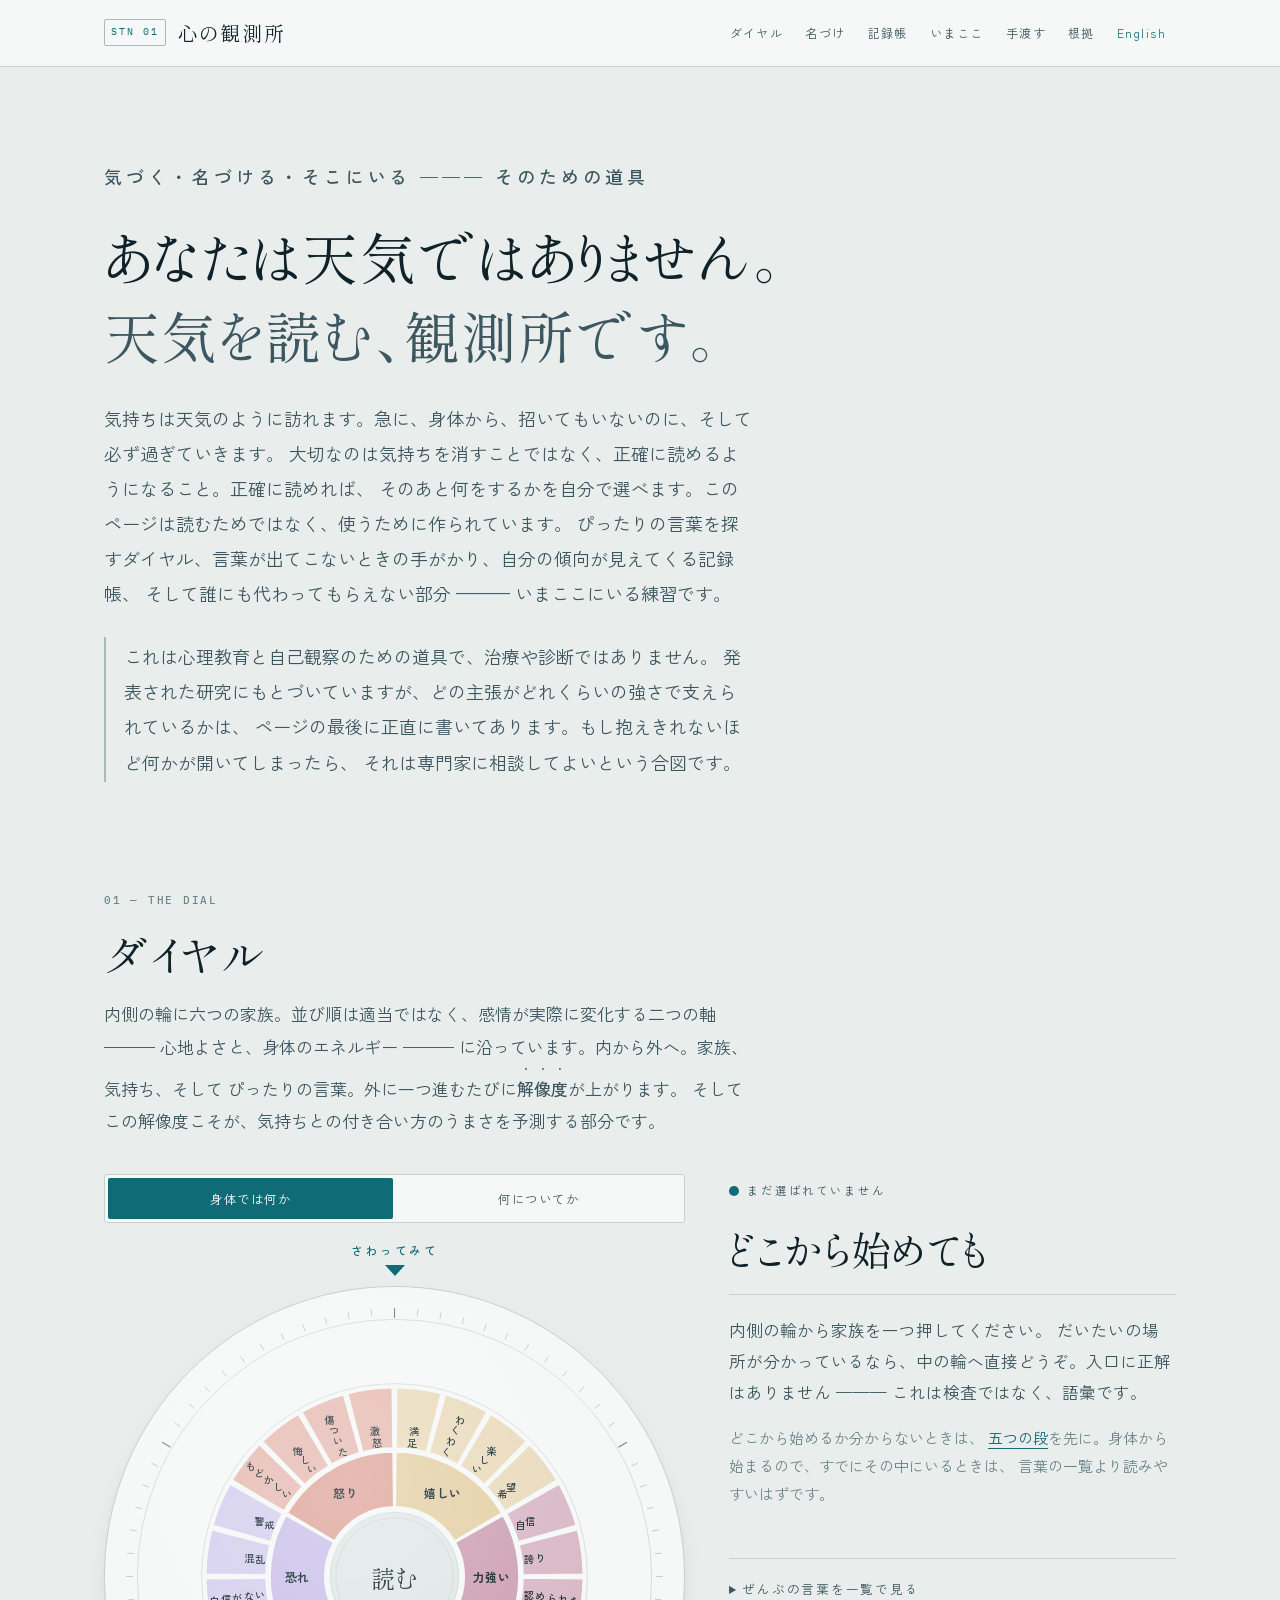
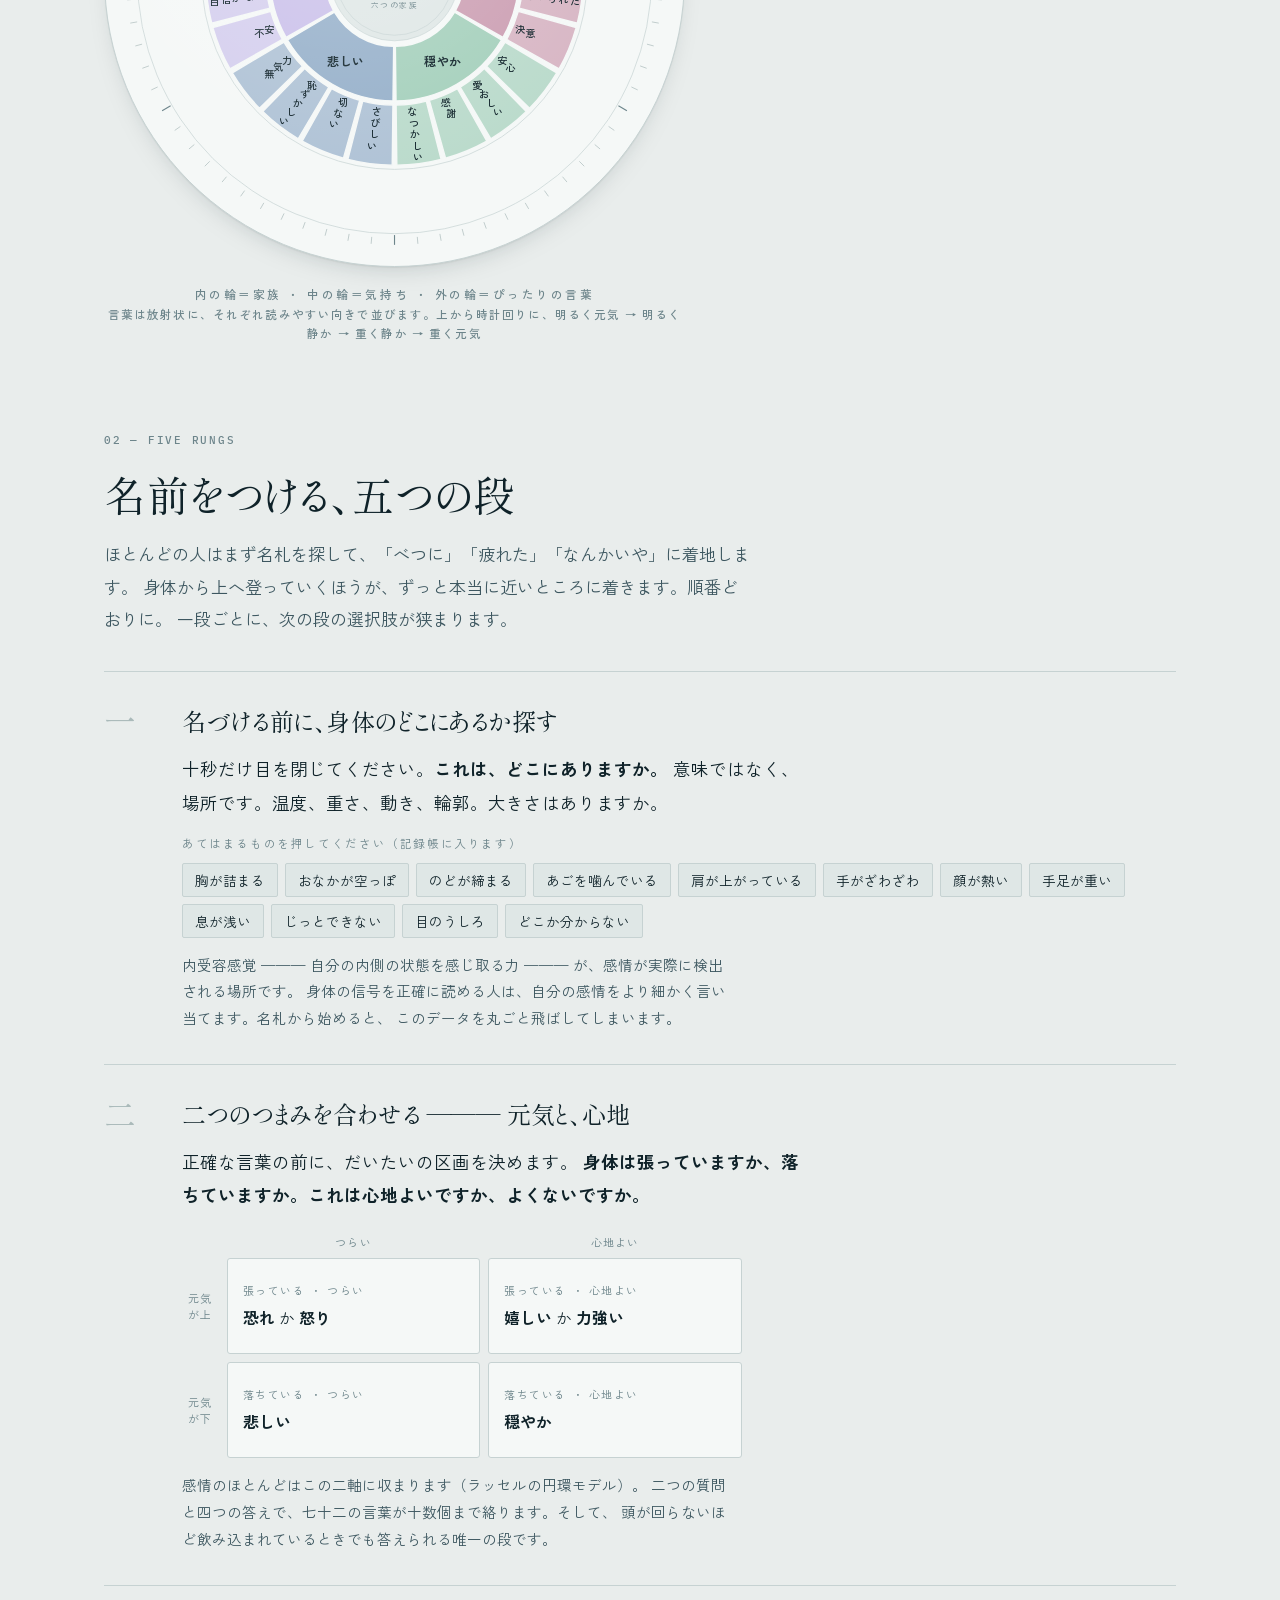
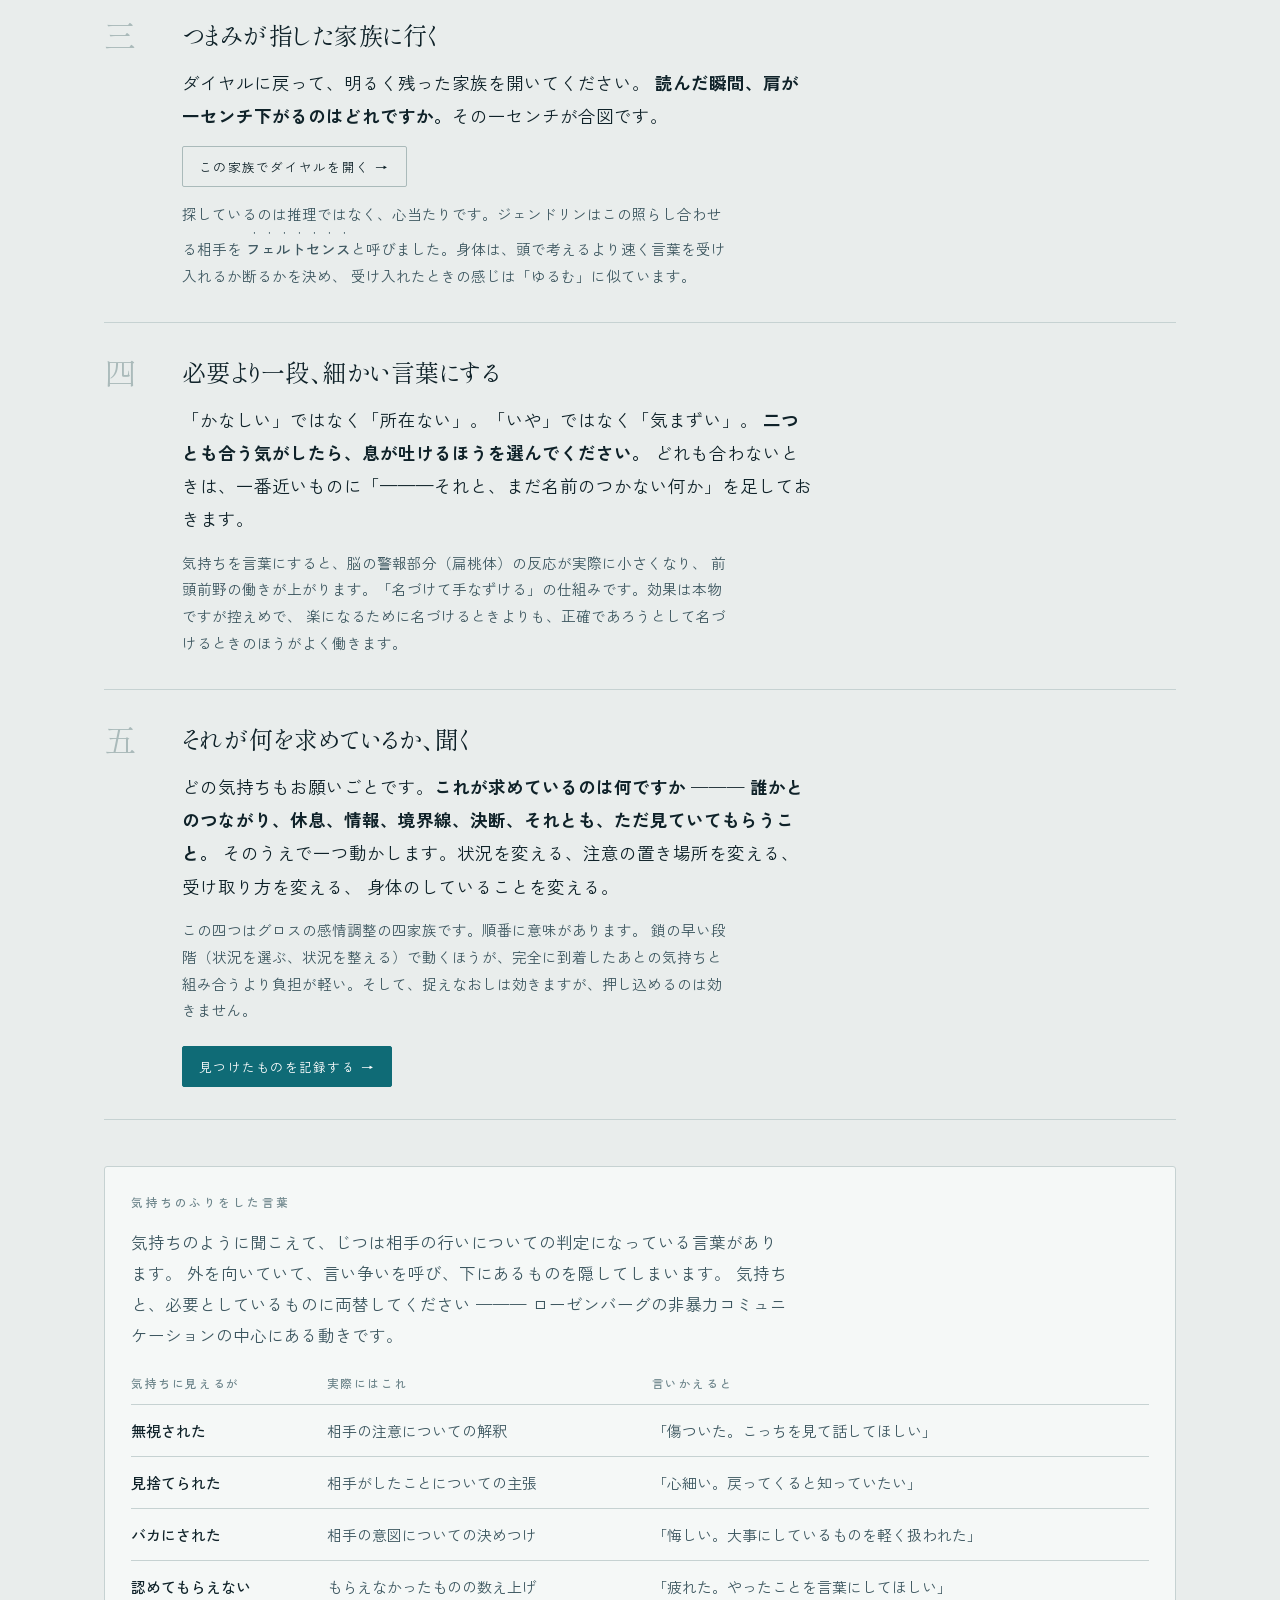
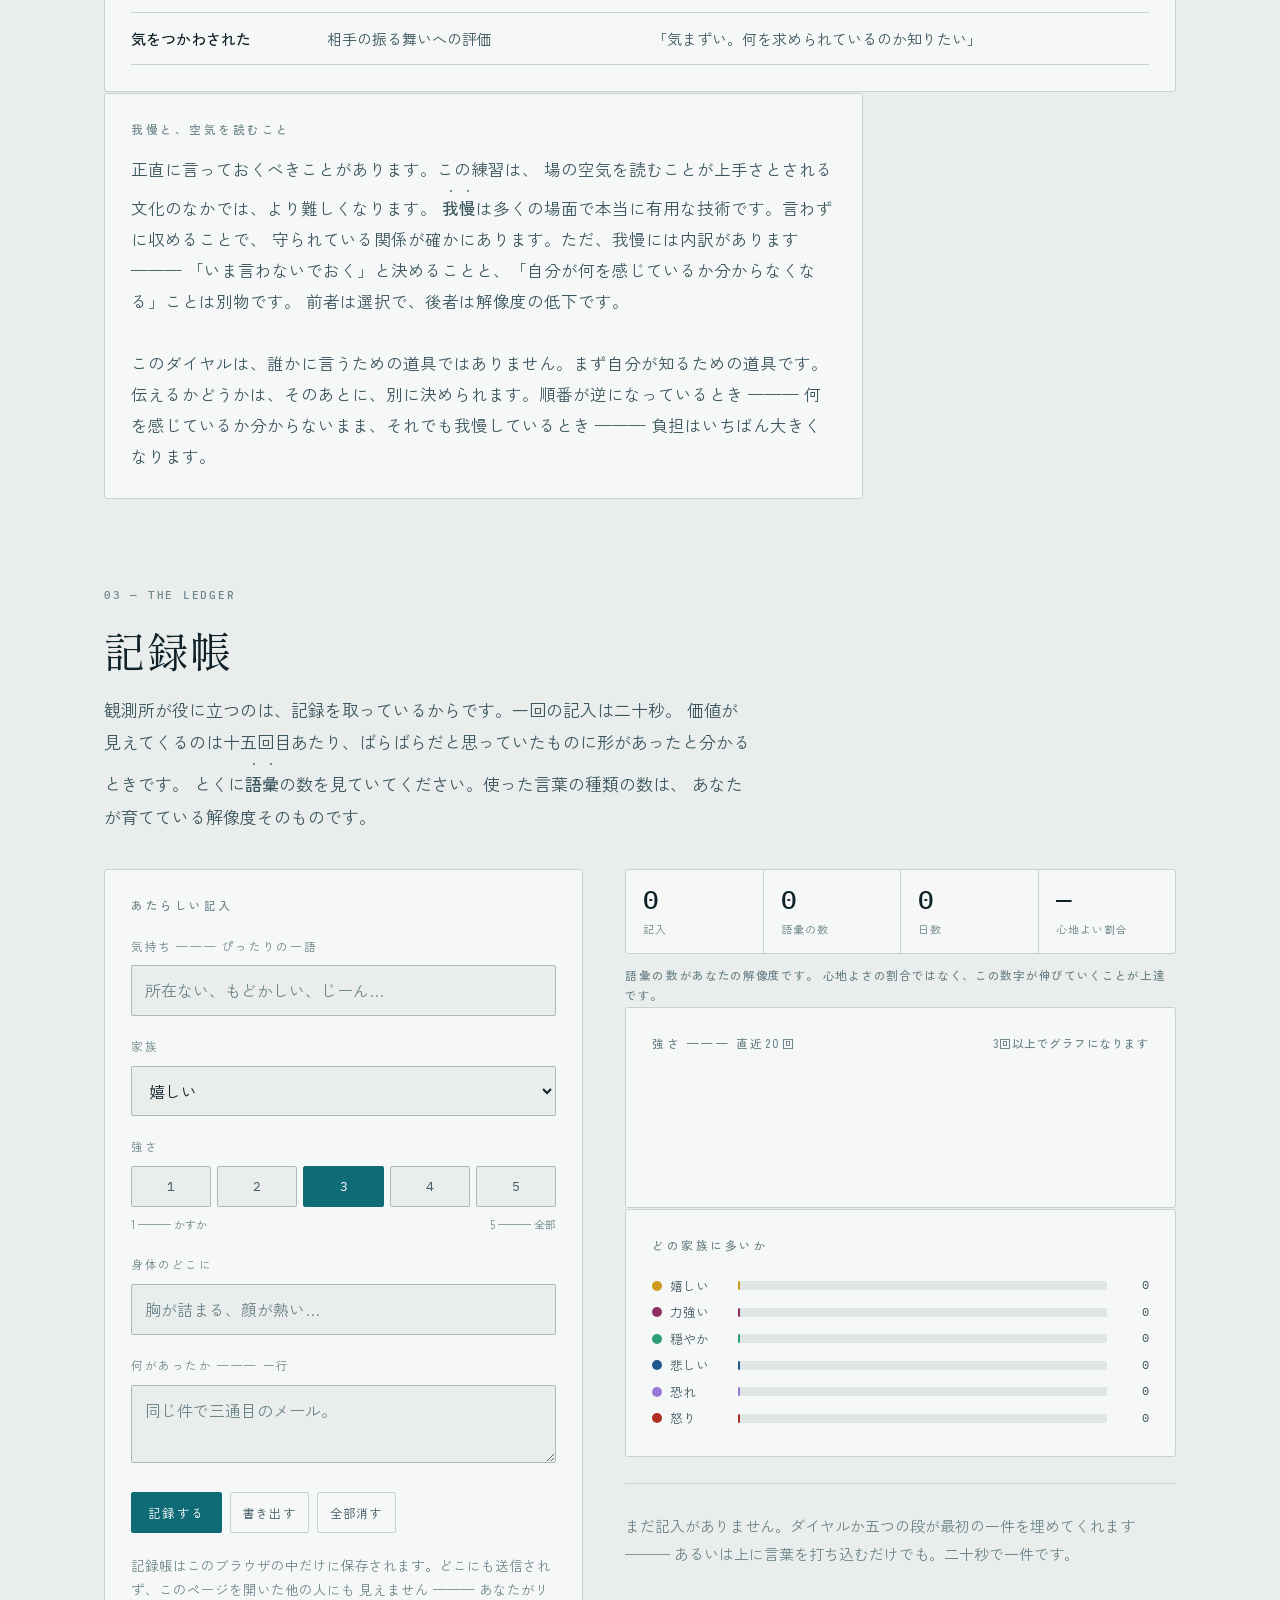
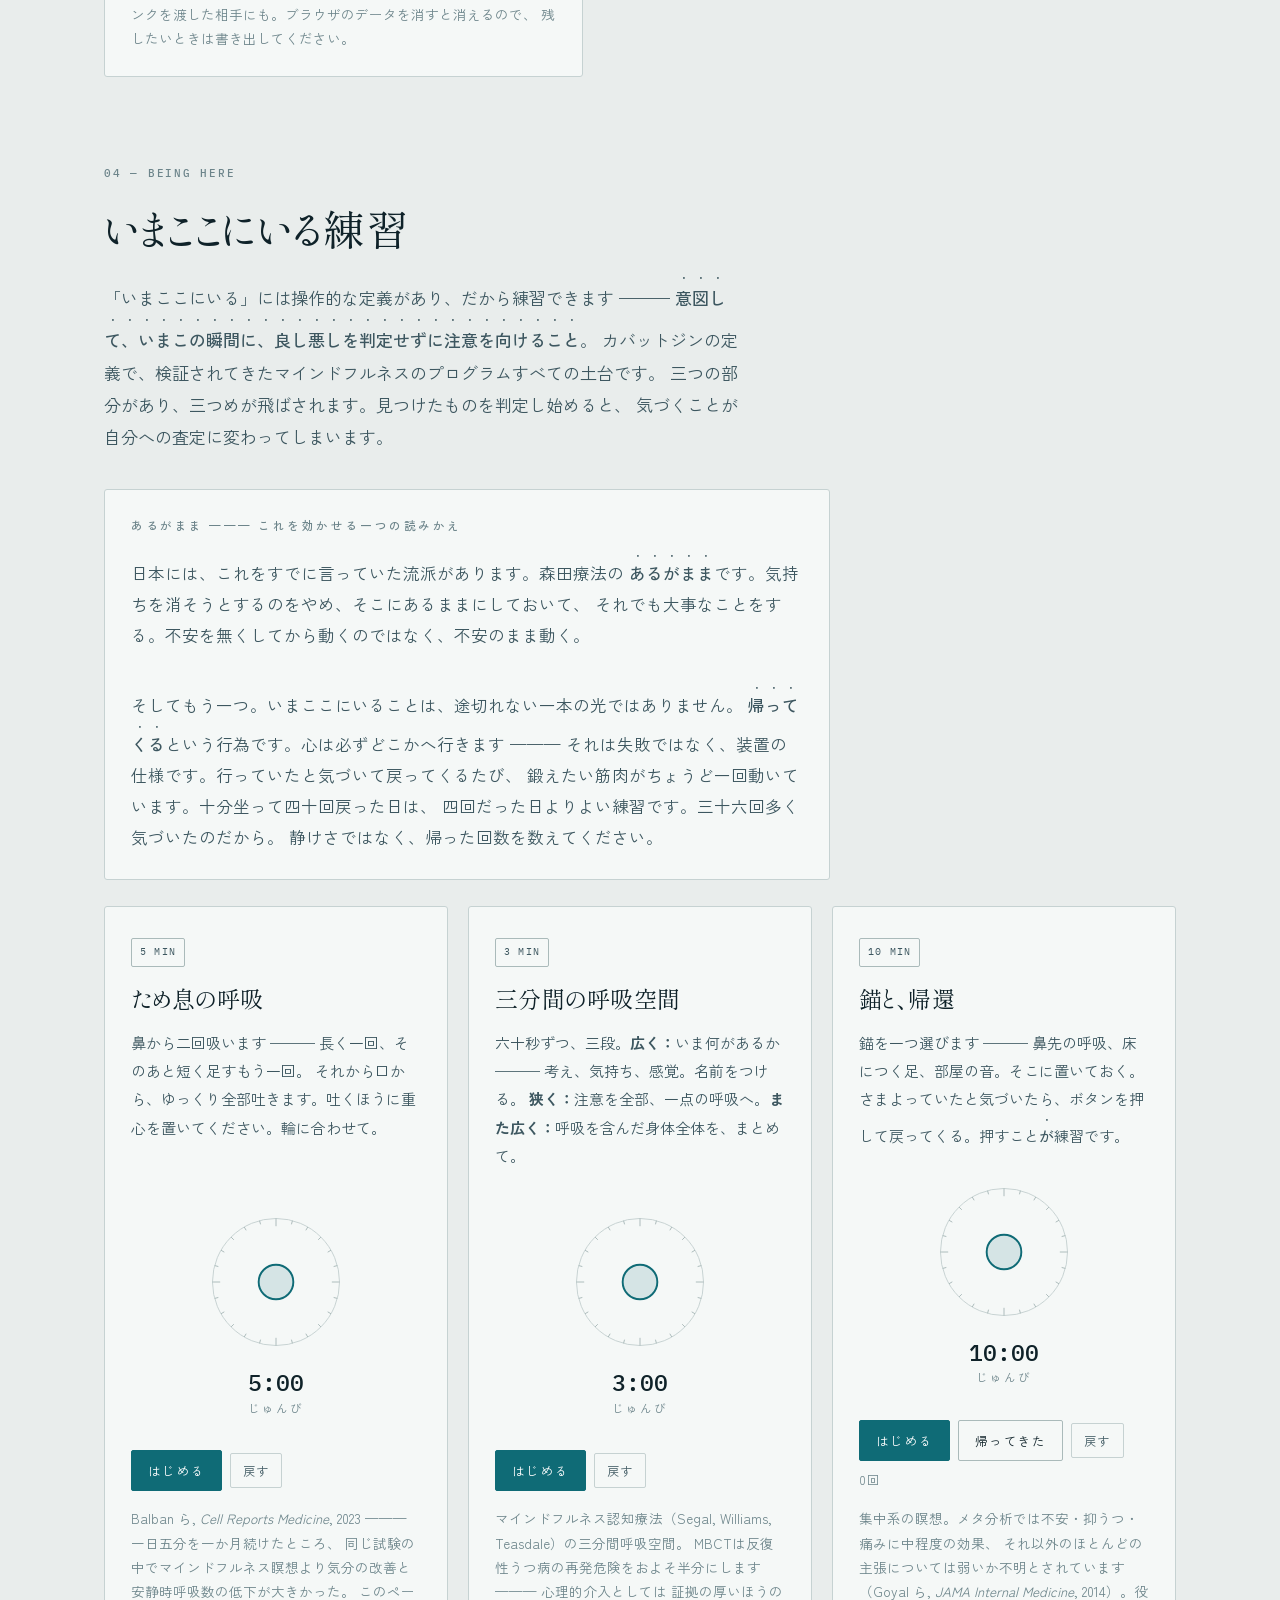
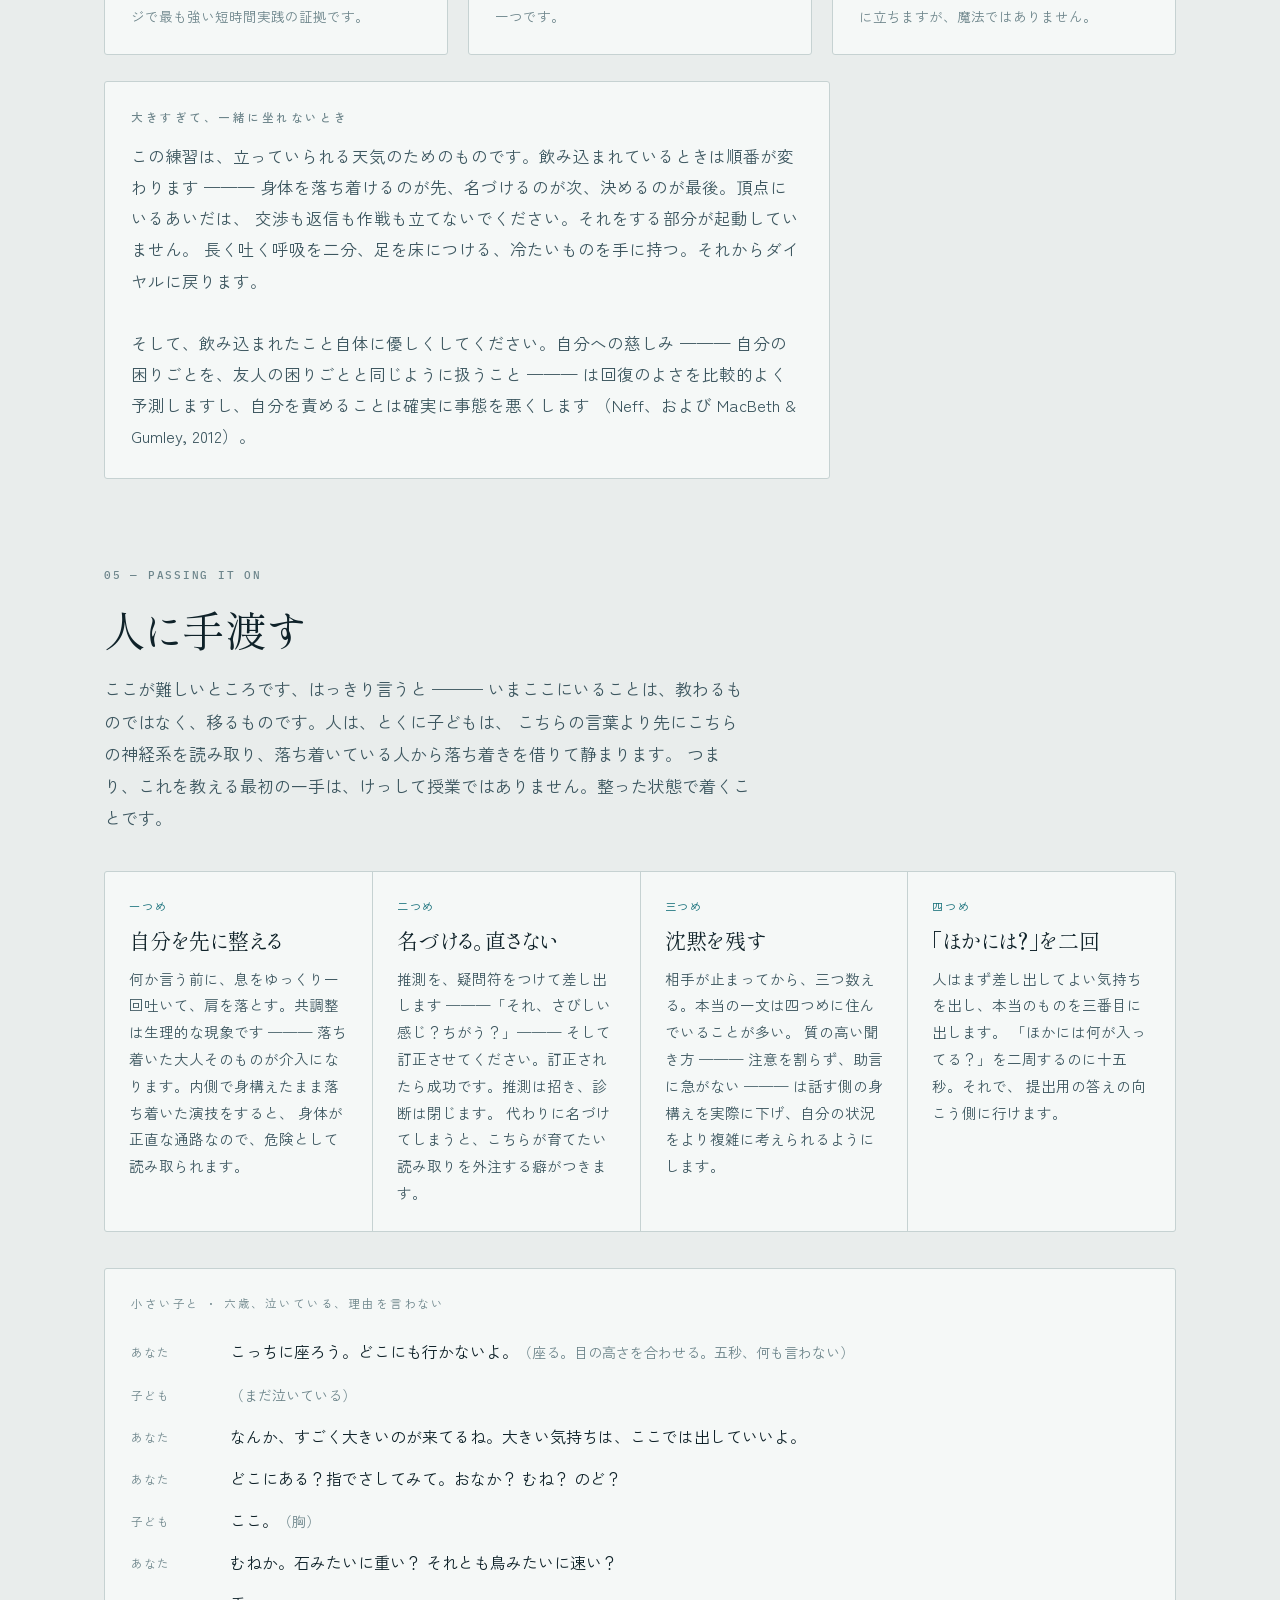
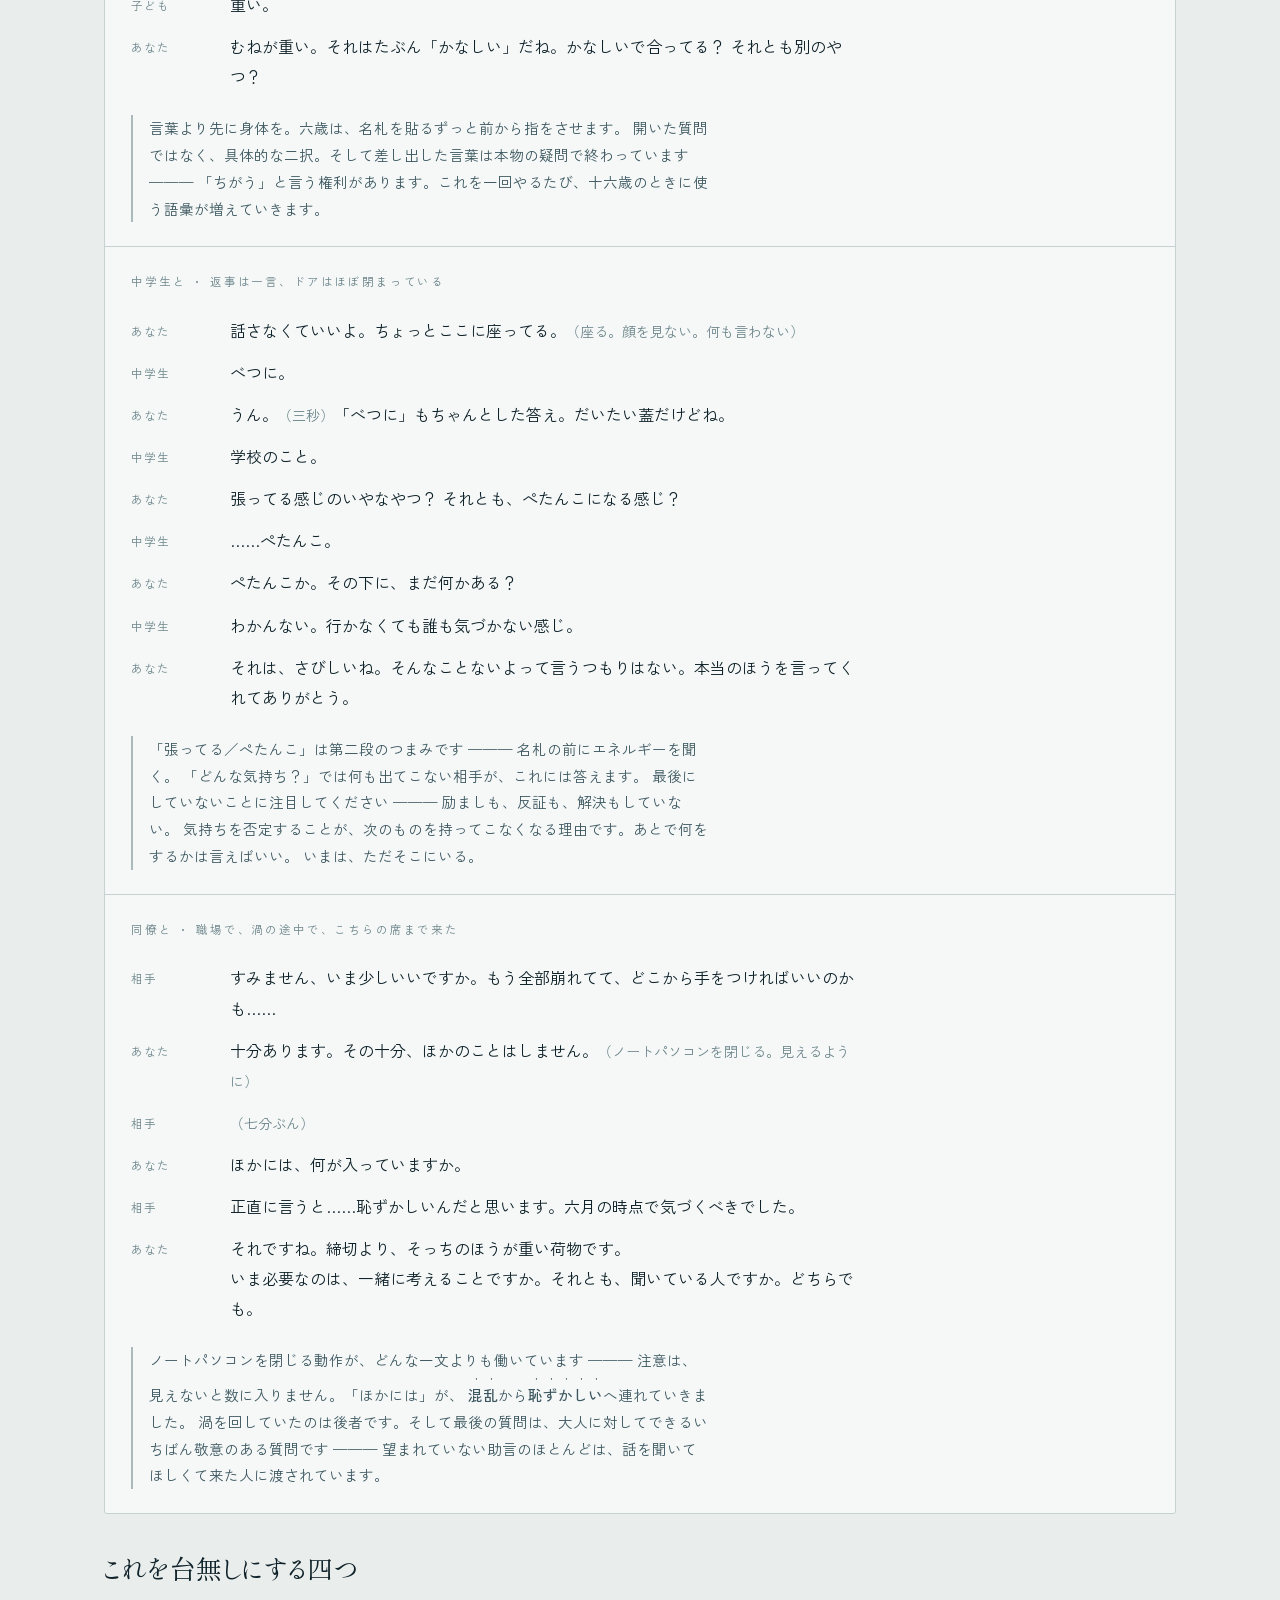
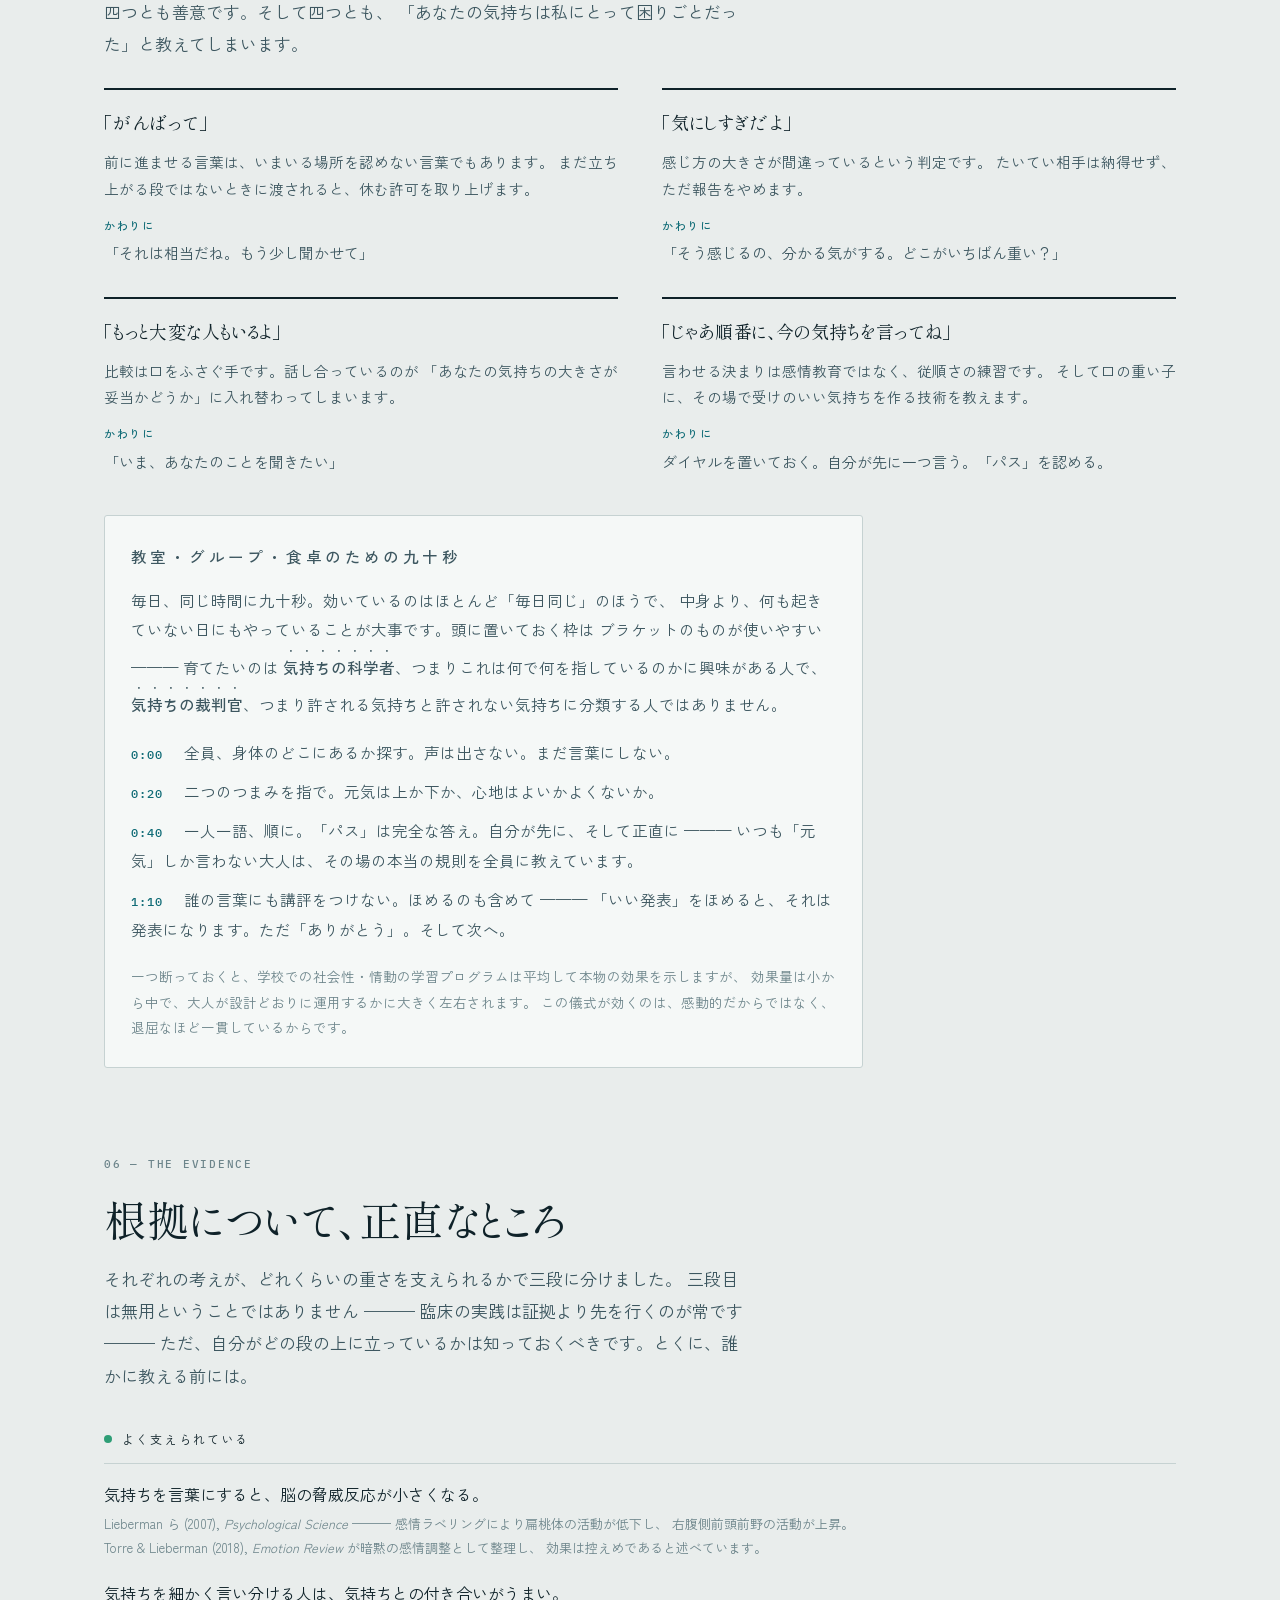
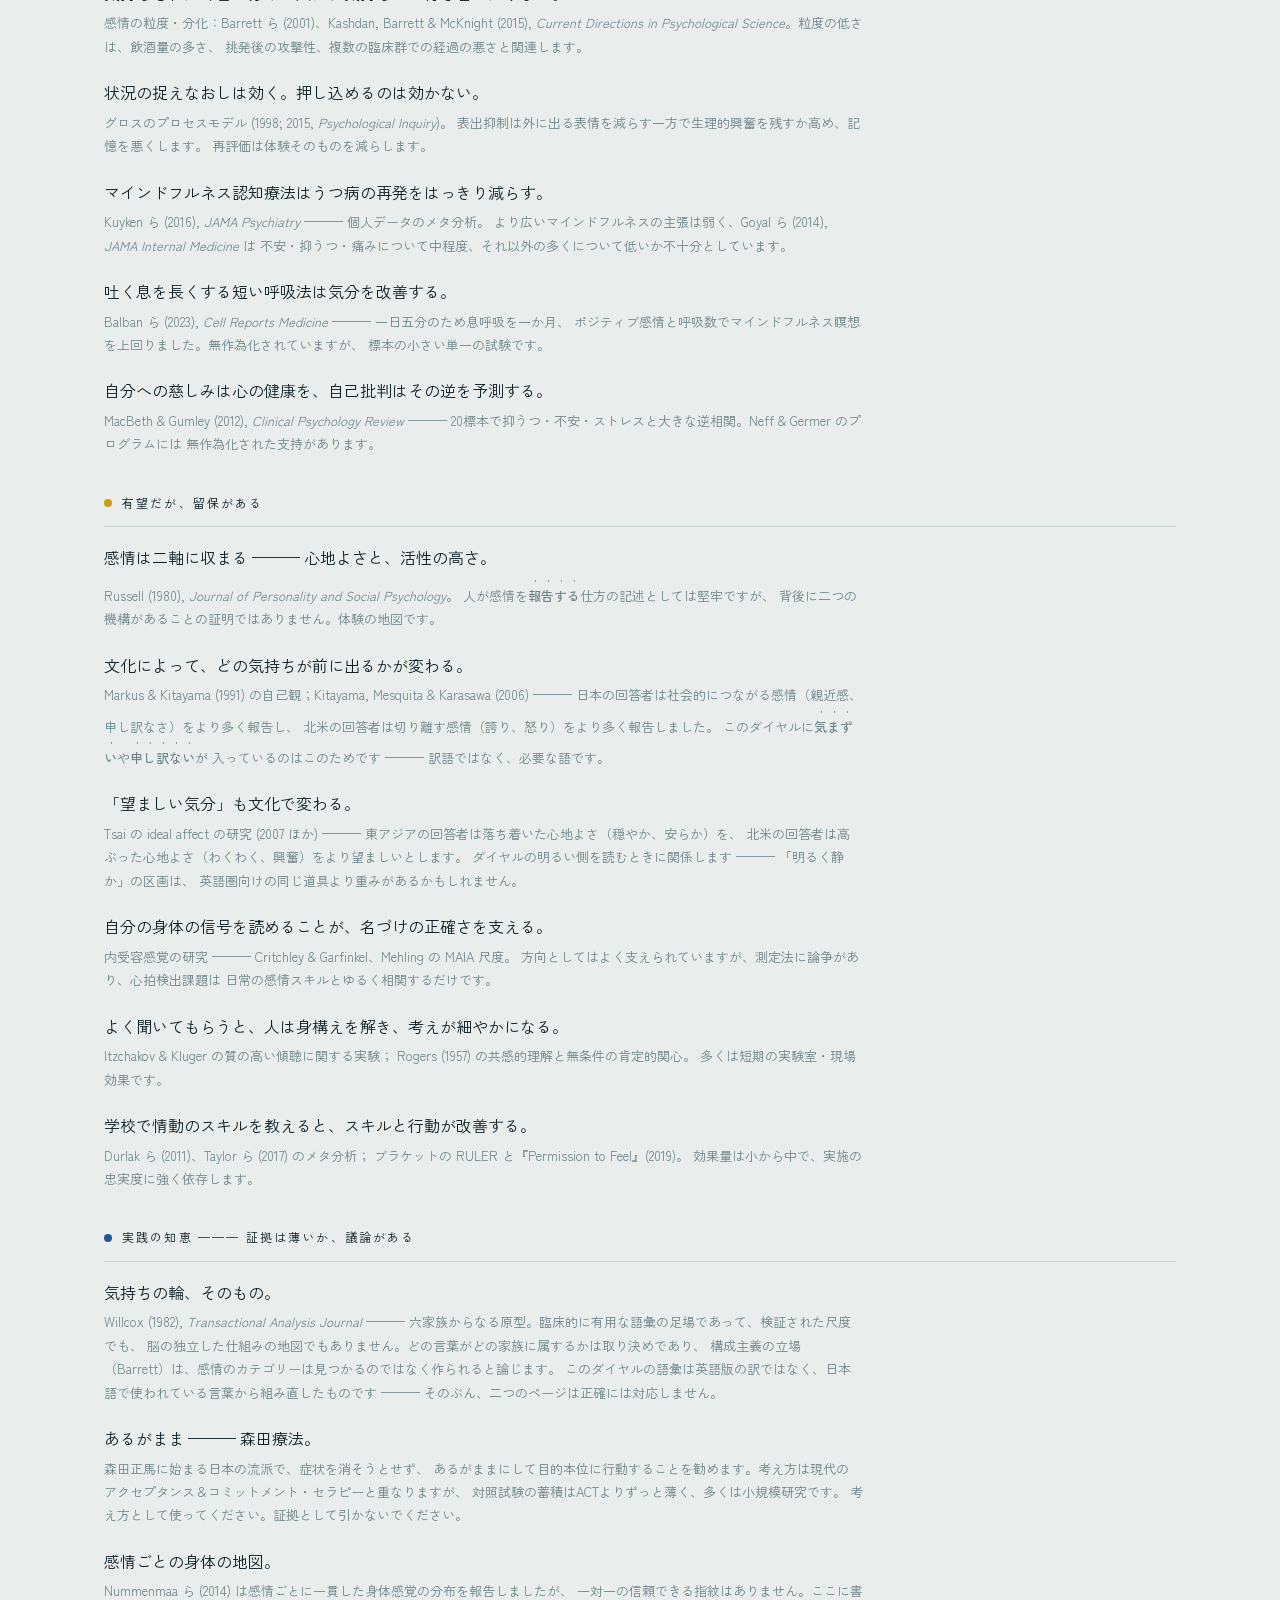
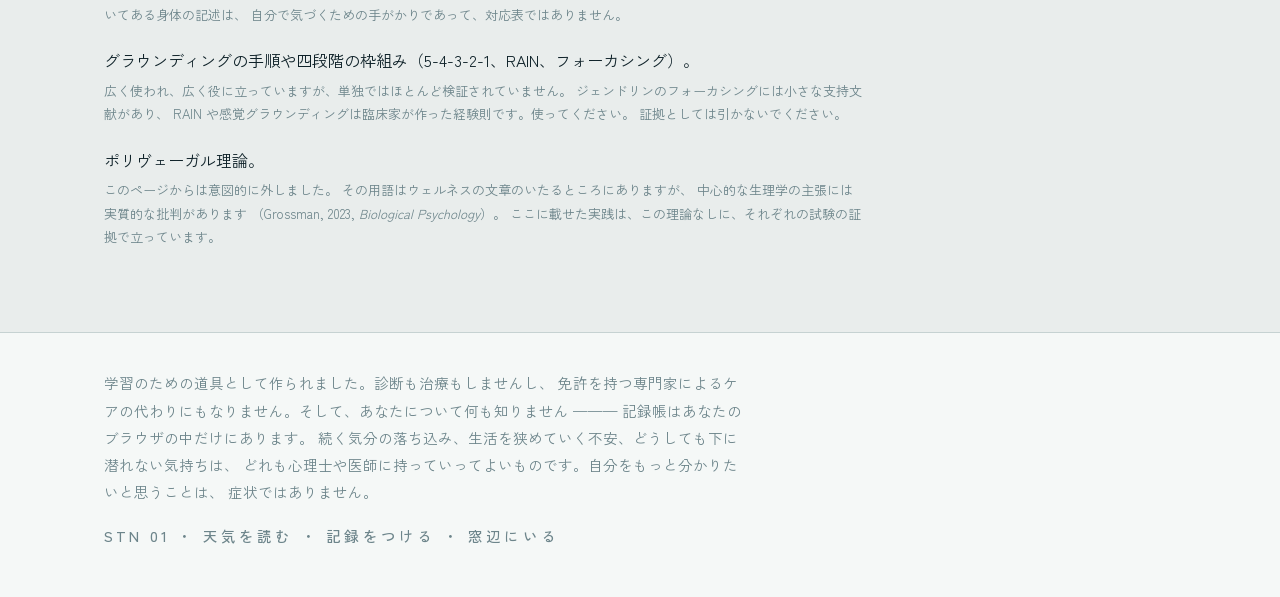
==== commit 03c16371: "Signal that the dial is interactive; stop rung two shifting the page Two fixes, both pages.  A calm " ====
--- a/kansokusho/index.html
+++ b/kansokusho/index.html
@@ -371,6 +371,21 @@
   text-decoration:underline; text-underline-offset:3px; text-align:left}
 .af-link:hover{color:var(--accent-2)}
 
+/* “touch to feel” — a calm affordance so the dial reads as interactive.
+   Decorative only: every wedge is already a real button. */
+.touch-hint{display:flex; flex-direction:column; align-items:center; gap:5px;
+  margin:0 0 10px; color:var(--accent); pointer-events:none;
+  transition:opacity .55s ease, visibility .55s}
+.touch-hint.gone{opacity:0; visibility:hidden}
+.touch-hint svg{display:block}
+.touch-hint .th-tri{fill:var(--accent)}
+@media (prefers-reduced-motion: no-preference){
+  .touch-hint{animation:th-breathe 2.8s ease-in-out infinite}
+  .touch-hint svg{animation:th-drift 2.8s ease-in-out infinite}
+}
+@keyframes th-breathe{0%,100%{opacity:.42} 50%{opacity:1}}
+@keyframes th-drift{0%,100%{transform:translateY(-2px)} 50%{transform:translateY(3px)}}
+
 @media (prefers-reduced-motion: reduce){
   html.reveal-on [data-reveal]{opacity:1 !important; transform:none !important}
 }
@@ -432,6 +447,10 @@
         <button type="button" role="tab" data-dial="core" aria-selected="true"></button>
         <button type="button" role="tab" data-dial="about" aria-selected="false"></button>
       </div>
+      <p class="touch-hint" id="touchHint" aria-hidden="true">
+        <span class="eyebrow-jp" style="color:var(--accent)">さわってみて</span>
+        <svg width="20" height="11" viewBox="0 0 20 11" aria-hidden="true"><path class="th-tri" d="M10 11 L0 0 L20 0 Z"/></svg>
+      </p>
       <div class="dial-shell" data-reveal><svg class="dial" id="dialSvg" viewBox="0 0 800 800" role="group" aria-label="気持ちのダイヤル"></svg></div>
       <p class="eyebrow-jp" style="margin-top:18px; text-align:center">
         <span id="dialNote"></span><br>
@@ -1830,7 +1849,9 @@
   picked.quad = already ? null : i;
   if(!already) b.setAttribute("aria-pressed","true");
   highlightFams = already ? [] : QUADS[i].fams;
-  sel={fi:null,mi:null,ni:null}; paintDial(); renderReadout();
+  keepInPlace($("#quad"), ()=>{
+    sel={fi:null,mi:null,ni:null}; paintDial(); renderReadout();
+  });
 }));
 
 $("#toDial").addEventListener("click",()=>{
@@ -2133,6 +2154,26 @@
 $("#dialNote").textContent = DL().note;
 $("#dialNote2").textContent = DL().note2;
 
+/* ── the dial hint, and keeping the page still ── */
+(function(){
+  const hint=$("#touchHint"); if(!hint) return;
+  let done=false;
+  const dismiss=()=>{ if(done) return; done=true; hint.classList.add("gone"); };
+  svg.addEventListener("pointerdown",dismiss);
+  svg.addEventListener("keydown",dismiss);
+  $$(".dial-tabs button").forEach(b=>b.addEventListener("click",dismiss));
+})();
+
+/** Run fn, then scroll so `anchor` stays exactly where it was on screen.
+    Re-rendering the dial readout changes the height of a block ABOVE the
+    naming ladder, which slides everything below it out from under the reader. */
+function keepInPlace(anchor, fn){
+  const before = anchor.getBoundingClientRect().top;
+  fn();
+  const delta = anchor.getBoundingClientRect().top - before;
+  if(Math.abs(delta) > 1) window.scrollBy(0, delta);
+}
+
 buildDial(); buildVocab(); renderReadout(); renderLog();
 </script>
 
